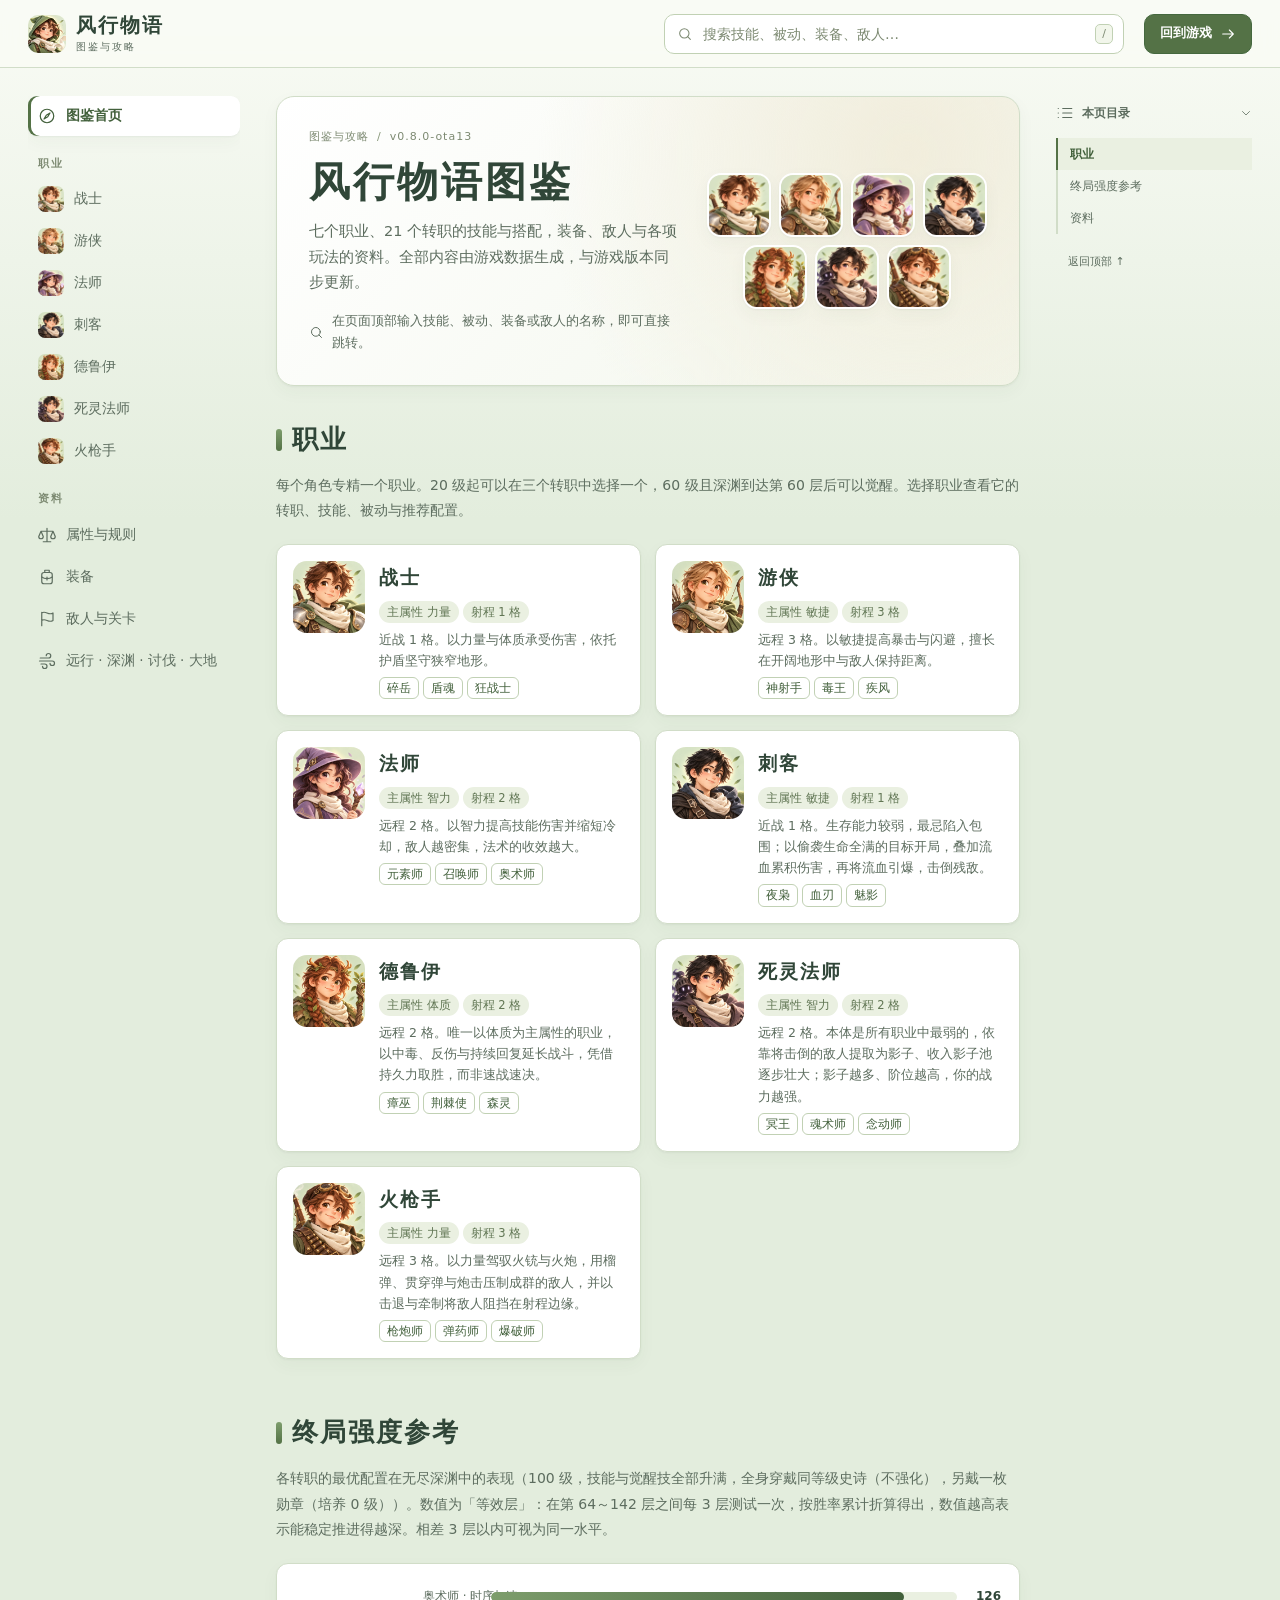
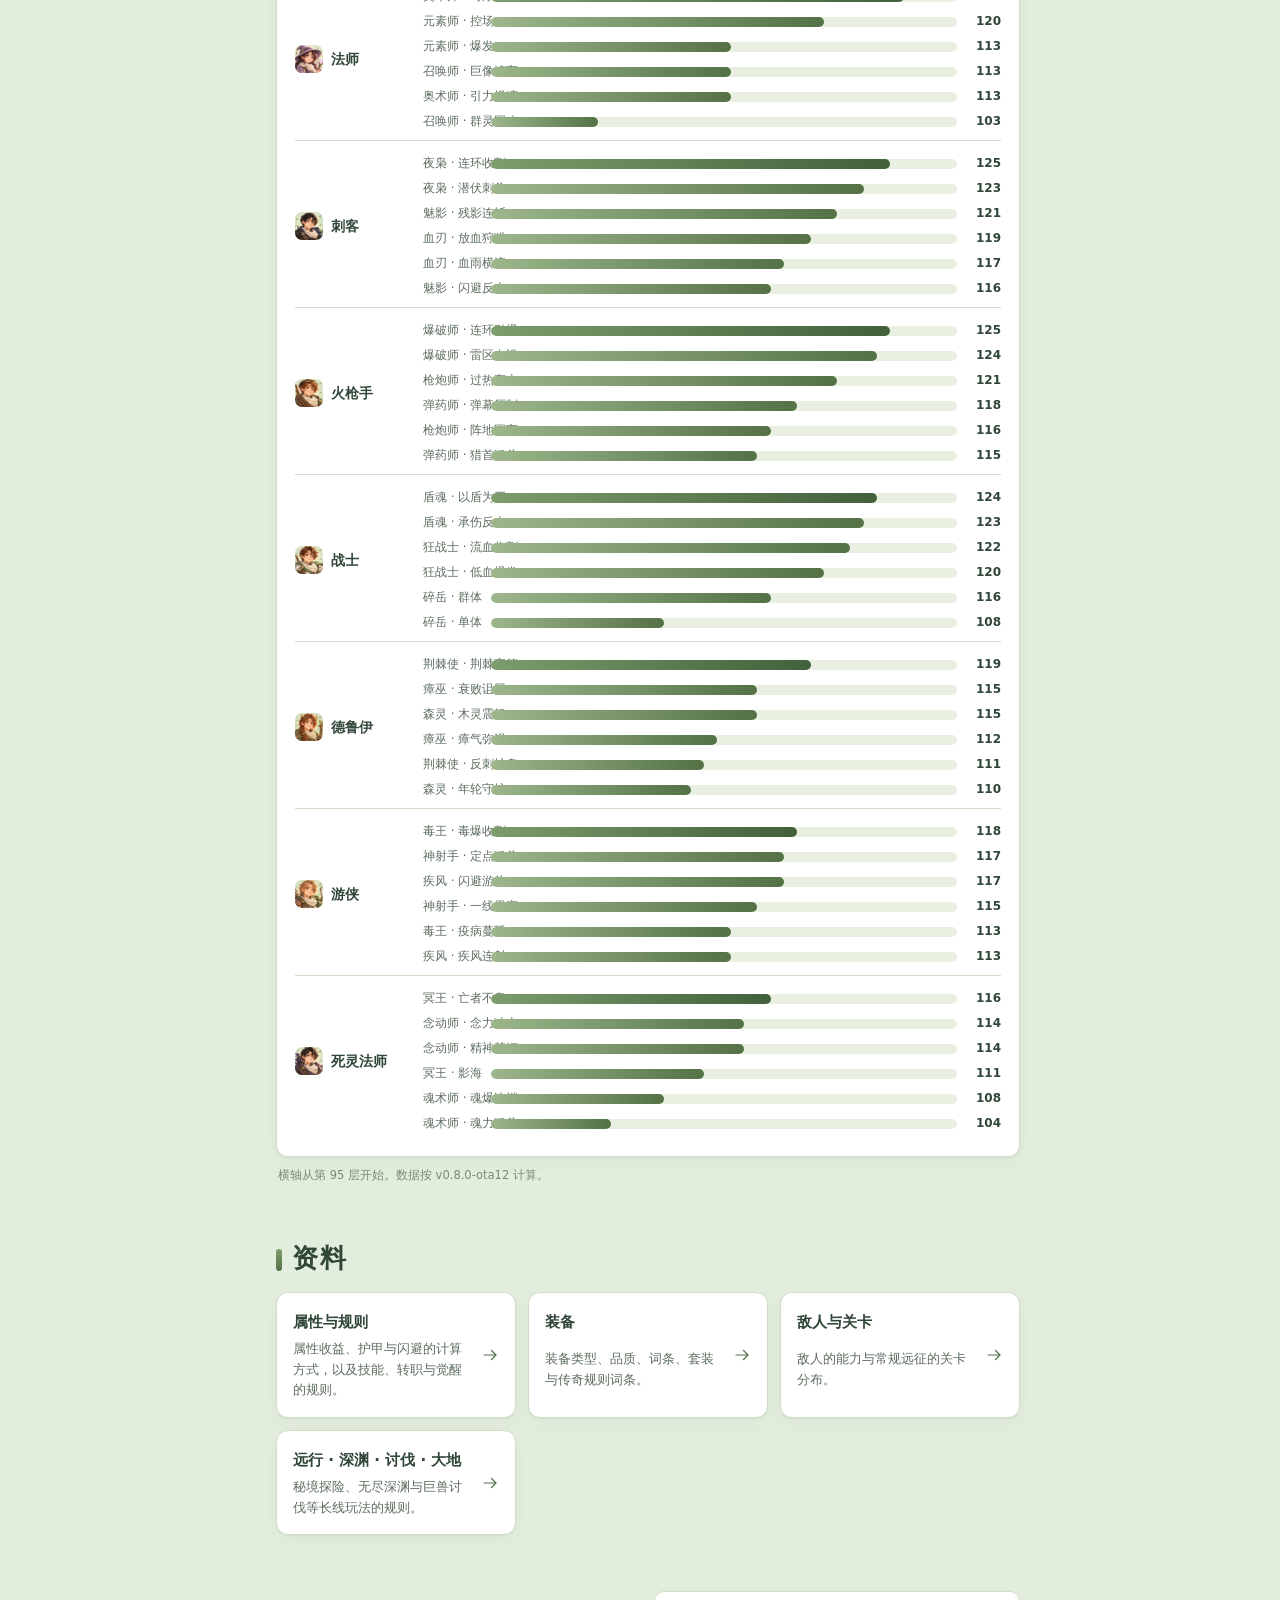
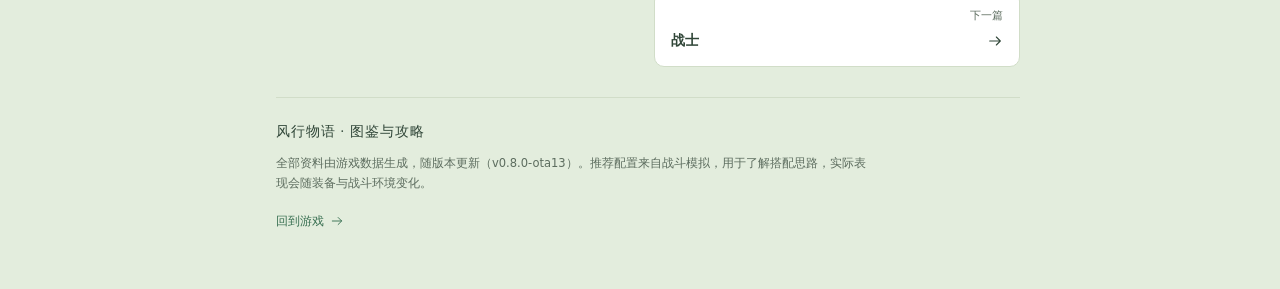
==== guide/index.html @ 18358b34 "web: 0.8.0-ota13 (a6dc601)" ====
<!doctype html>
<html lang="zh-CN">
<head>
<meta charset="utf-8" />
<meta name="viewport" content="width=device-width, initial-scale=1" />
<meta name="theme-color" content="#f9fbf5" />
<title>图鉴首页 · 风行物语图鉴</title>
<meta name="description" content="七个职业、二十一个转职的技能、搭配与终局强度，以及装备、敌人和各项玩法的资料。" />
<link rel="icon" type="image/png" href="../icons/windward-64.png" />
<style>
:root {
  --surface-page: #e3eddd;
  --surface-hollow: #eaf0e1;
  --surface-sunken: #deead5;
  --surface-soft: #f2f6eb;
  --surface-paper: #f9fbf5;
  --surface-raised: #ffffff;
  --surface-warm: #f1eddc;
  --surface-cool: #e6e9f4;
  --line-soft: #d1ddc8;
  --line-mid: #c1d1b4;
  --line-strong: #b3c39d;
  --ink: #304638;
  --ink-muted: #5d6d5f;
  --ink-soft: #7d8a72;
  --ink-invert: #ffffff;
  --accent-deep: #42603b;
  --accent-edge: #45683f;
  --focus-ring: #718d5e;
  --hero-mark: #3c7167;
  --accent: #547246;
  --accent-mid: #63824e;
  --accent-light: #7d9d6c;
  --accent-pale: #9db68b;
  --mint: #397052;
  --sage-deep: #617654;
  --sage-mid: #879779;
  --gold: #866225;
  --gold-deep: #8a662a;
  --gold-mid: #92713c;
  --gold-light: #ab915c;
  --gold-pale: #b3975a;
  --gold-tint: #eee4c9;
  --gold-bright: #8a5c15;
  --gold-sand: #d7c495;
  --surface-cream: #faf0e6;
  --danger: #a34f3b;
  --clay-soft: #a1634d;
  --info: #3b6983;
  --info-soft: #507a89;
  --abyss-tint: #e3e7f5;
  --abyss-pale: #c9cee3;
  --abyss-line: #b7bdd6;
  --abyss-mid: #7f8cbf;
  --abyss: #4d5a86;
  --abyss-deep: #3f4a75;
  --shade-tint: #ebe7f1;
  --shade: #5a4d70;
  --shade-deep: #3b3150;
  --rarity-common: #52634d;
  --rarity-rare: #356982;
  --rarity-epic: #79549a;
  --rarity-legendary: #a8681c;
  --rarity-trophy: #b23a2e;
  --card-ink: #ece3cb;
  --card-muted: #a9a792;
  --card-value: #f2dfa8;
  --card-plus: #9fd6a4;
  --card-minus: #f08f78;
  --card-sheet-glow: #2c3a31;
  --card-sheet-top: #212c25;
  --card-sheet: #1a221d;
  --card-legend-title: #f4b860;
  --card-trophy-title: #f08a72;
  --socket: #26342c;
  --socket-deep: #1a241e;
  --socket-light: #36493c;
  --icon-halo: #f1e7cc;
  --icon-ink-rose: #a65a44;
  --icon-ink-frost: #4d7f8c;
  --icon-ink-gold: #9a7838;
  --icon-ink-forest: #4e7f58;
  --icon-ink-arcane: #77689a;
  --icon-ink-leather: #9c7150;
  --icon-ink-poison: #7a8048;
  --icon-fill-white: #efe5ca;
  --icon-fill-cream: #e9dcbb;
  --icon-fill-bone: #e8dcc2;
  --board-night: #080b0b;
  --board-sky: #121917;
  --board-brass: #d2b06a;
  --board-route: #f6e6b8;
  --board-str: #e4b860;
  --board-dex: #93c780;
  --board-int: #b9a2e8;
  --board-vit: #ec8e72;
  --board-mid: #d9d2bd;
  --board-spec: #9fc6e6;
  --journey-title: #fbf1d6;
  --journey-label: #d9c79a;
  --journey-muted: #b9b8a6;
  --journey-gold: #f0d79a;
  --journey-plus: #9fd38c;
  --journey-bad: #f2a08e;
  --journey-danger-pale: #f6c9b8;
  --journey-sage-pale: #d9e6c8;
  --journey-ember: #e08a4c;
  --journey-brass-hi: #fbe3a0;
  --journey-brass-lo: #b4862f;
  --journey-on-brass: #2a1e08;
  --journey-rare: #d9a441;
  --journey-parchment-hi: #fffaea;
  --journey-parchment: #e4d6b0;
  --journey-paper-ink: #3a463e;
  --journey-boss-hi: #f6e2d6;
  --journey-boss-lo: #d8b9a6;
  --journey-danger: #a8473a;
  --journey-danger-ink: #8c3a2e;
  --journey-good: #2f5a3a;
  --journey-night-mid: #213328;
  --journey-night: #1a2920;
  --journey-glade-hi: #6b8460;
  --journey-glade: #556e4d;
  --journey-glade-deep: #2a3d2c;
}
/* 图鉴站样式。配色全部取游戏定稿色板（:root 由 render.mjs 注入），正文保持纸面阅读感，颜色用于导航、分类与状态。 */
* { box-sizing: border-box; }
:root {
  --header-height: 68px; --reading-offset: 96px;
  --sans: "Segoe UI", "PingFang SC", "Microsoft YaHei", system-ui, sans-serif;
  --serif: "Songti SC", "Noto Serif SC", "SimSun", serif;
  --radius: 12px; --shadow: 0 1px 2px #304a3a0d, 0 6px 18px #304a3a0a; --shadow-lift: 0 2px 4px #304a3a12, 0 14px 32px #304a3a14;
}
html { scroll-behavior: smooth; scroll-padding-top: var(--reading-offset); }
body { margin: 0; background: var(--surface-page); background-image: linear-gradient(180deg, var(--surface-paper) 0, var(--surface-page) 520px); background-repeat: no-repeat; color: var(--ink); font-family: var(--sans); font-size: 15px; line-height: 1.75; -webkit-font-smoothing: antialiased; }
a { color: var(--mint); text-underline-offset: 3px; }
button, summary, a, input { -webkit-tap-highlight-color: transparent; touch-action: manipulation; }
a, summary { transition: background .16s, color .16s, border-color .16s, box-shadow .16s, transform .16s; }
a:focus-visible, summary:focus-visible, input:focus-visible, .table-scroll:focus-visible { outline: 2px solid var(--focus-ring); outline-offset: 3px; }
[tabindex="-1"]:focus { outline: none; }
svg, img { flex-shrink: 0; }
img { display: block; max-width: 100%; }
summary { cursor: pointer; list-style: none; }
summary::-webkit-details-marker { display: none; }
[hidden] { display: none !important; }
.visually-hidden { position: absolute; width: 1px; height: 1px; overflow: hidden; clip: rect(0 0 0 0); white-space: nowrap; }
.skip-link { position: fixed; z-index: 40; left: 16px; top: -80px; padding: 10px 16px; border-radius: 8px; background: var(--accent); color: var(--ink-invert); }
.skip-link:focus { top: 10px; }

/* ---------- 顶栏与搜索 ---------- */
.site-header { position: sticky; top: 0; z-index: 30; height: var(--header-height); border-bottom: 1px solid var(--line-soft); background: color-mix(in srgb, var(--surface-paper) 92%, transparent); backdrop-filter: blur(10px); }
.header-inner { display: flex; align-items: center; gap: 20px; max-width: 1480px; height: 100%; margin: auto; padding: 0 28px; }
.brand { display: inline-flex; align-items: center; gap: 10px; color: var(--ink); text-decoration: none; }
.brand img { border-radius: 10px; }
.brand strong { display: block; font-family: var(--serif); font-size: 20px; font-weight: 600; line-height: 1.3; letter-spacing: 2px; }
.brand small { display: block; color: var(--ink-muted); font-size: 10px; letter-spacing: 2px; }
.site-search { position: relative; flex: 1; max-width: 460px; margin-left: auto; }
.search-box { display: flex; align-items: center; gap: 8px; height: 40px; padding: 0 10px 0 12px; border: 1px solid var(--line-mid); border-radius: 10px; background: var(--surface-raised); color: var(--ink-soft); }
.search-box:focus-within { border-color: var(--accent); box-shadow: 0 0 0 3px color-mix(in srgb, var(--accent) 16%, transparent); }
.search-box input { flex: 1; min-width: 0; height: 100%; border: 0; outline: 0; background: transparent; color: var(--ink); font: inherit; font-size: 14px; }
.search-box input::placeholder { color: var(--ink-soft); }
.search-box input::-webkit-search-cancel-button { display: none; }
kbd { padding: 0 6px; border: 1px solid var(--line-mid); border-radius: 5px; background: var(--surface-soft); color: var(--ink-soft); font: 11px/18px var(--sans); }
.search-results { position: absolute; top: calc(100% + 8px); left: 0; right: 0; max-height: min(70dvh, 480px); padding: 6px; overflow-y: auto; border: 1px solid var(--line-mid); border-radius: 12px; background: var(--surface-raised); box-shadow: var(--shadow-lift); }
.search-results a { display: grid; grid-template-columns: minmax(0, 1fr) auto; align-items: center; gap: 2px 10px; padding: 8px 10px; border-radius: 8px; color: var(--ink); text-decoration: none; }
.search-results a strong { font-size: 14px; }
.search-results a mark { background: var(--gold-tint); color: inherit; border-radius: 2px; }
.search-results a small { grid-column: 1; color: var(--ink-muted); font-size: 12px; }
.search-results a .kind { grid-column: 2; grid-row: 1 / 3; padding: 1px 7px; border-radius: 5px; background: var(--surface-hollow); color: var(--accent-deep); font-size: 11px; }
.search-results a[aria-selected="true"], .search-results a:hover { background: var(--surface-soft); }
.search-empty { margin: 0; padding: 14px 10px; color: var(--ink-muted); font-size: 13px; }
.play-link { display: inline-flex; align-items: center; gap: 8px; min-height: 40px; padding: 7px 15px; border: 1px solid var(--accent-edge); border-radius: 10px; background: var(--accent); color: var(--ink-invert); font-size: 13px; font-weight: 600; text-decoration: none; white-space: nowrap; }
.play-link:hover { background: var(--accent-deep); }

/* ---------- 版面 ---------- */
.docs-layout { display: grid; grid-template-columns: 212px minmax(0, 1fr) 196px; grid-template-areas: "navigation content outline"; align-items: start; gap: 36px; max-width: 1480px; margin: 0 auto; padding: 28px 28px 0; }
.docs-layout.no-toc { grid-template-columns: 212px minmax(0, 1fr); grid-template-areas: "navigation content"; }
.site-sidebar { grid-area: navigation; }
.toc-sidebar { grid-area: outline; }
.site-sidebar, .toc-sidebar { position: sticky; top: calc(var(--header-height) + 24px); min-width: 0; }
.site-nav > summary { display: none; }
.nav-panel { max-height: calc(100dvh - 120px); overflow-y: auto; overscroll-behavior: contain; scrollbar-width: thin; }
.sidebar-label { margin: 18px 10px 6px; color: var(--ink-soft); font-size: 11px; font-weight: 600; letter-spacing: 2px; }
.nav-group { display: grid; gap: 2px; }
.site-nav nav a { display: flex; align-items: center; gap: 10px; min-height: 40px; padding: 6px 10px; border-radius: 9px; color: var(--ink-muted); font-size: 13.5px; text-decoration: none; }
.site-nav nav a img { width: 26px; height: 26px; border-radius: 7px; background: var(--surface-soft); }
.site-nav nav a:hover { color: var(--ink); background: var(--surface-soft); }
.site-nav nav a[aria-current="page"] { color: var(--accent-deep); background: var(--surface-raised); box-shadow: inset 3px 0 var(--accent), var(--shadow); font-weight: 600; }

.page-toc > summary { display: flex; align-items: center; gap: 8px; min-height: 34px; margin-bottom: 8px; color: var(--ink-muted); font-size: 12px; font-weight: 600; }
.page-toc > summary > svg:last-child { width: 12px; margin-left: auto; transform: rotate(90deg); }
.page-toc:not([open]) > summary > svg:last-child { transform: rotate(0); }
.toc-current { display: none; }
.toc-panel { max-height: calc(100dvh - 170px); overflow-y: auto; overscroll-behavior: contain; scrollbar-width: thin; }
.page-toc ol { margin: 0; padding: 0; list-style: none; }
.page-toc nav a { display: flex; align-items: center; min-height: 32px; padding: 5px 9px 5px 12px; border-left: 2px solid var(--line-soft); color: var(--ink-muted); font-size: 12px; line-height: 1.5; text-decoration: none; }
.page-toc nav a > span { min-width: 0; overflow: hidden; white-space: nowrap; text-overflow: ellipsis; }
.page-toc .toc-level-3 a { padding-left: 24px; font-size: 11.5px; }
.page-toc nav a:hover { color: var(--ink); background: var(--surface-soft); }
.page-toc nav a[aria-current="location"] { color: var(--accent-deep); border-color: var(--accent); background: var(--surface-hollow); font-weight: 600; }
.toc-top { display: inline-flex; align-items: center; min-height: 40px; margin: 8px 0 0 12px; color: var(--ink-muted); font-size: 11px; text-decoration: none; }

/* ---------- 正文 ---------- */
.guide-main { grid-area: content; min-width: 0; padding-bottom: 48px; }
.guide-heading { padding: 6px 0 26px; margin-bottom: 30px; border-bottom: 1px solid var(--line-mid); }
.eyebrow { display: flex; align-items: center; gap: 8px; margin: 0 0 10px; color: var(--ink-soft); font-size: 11px; letter-spacing: 1px; }
.eyebrow span { color: var(--sage-mid); }
.guide-heading h1, .class-hero h1, .home-hero h1 { margin: 0; font-family: var(--serif); font-size: clamp(30px, 3.2vw, 42px); font-weight: 600; letter-spacing: 3px; line-height: 1.3; }
.page-description { max-width: 720px; margin: 10px 0 14px; color: var(--ink-muted); font-size: 14.5px; }
.page-meta { display: flex; align-items: center; flex-wrap: wrap; gap: 8px 12px; color: var(--ink-soft); font-size: 11px; }
.version-badge { padding: 1px 7px; border: 1px solid var(--line-soft); border-radius: 5px; background: var(--surface-raised); font-variant-numeric: tabular-nums; }
.guide-article { overflow-wrap: anywhere; }
.guide-article h2 { display: flex; align-items: center; gap: 10px; margin: 56px 0 14px; font-family: var(--serif); font-size: 26px; font-weight: 600; line-height: 1.4; letter-spacing: 2px; }
.guide-article h2::before { content: ""; width: 6px; height: 22px; border-radius: 3px; background: linear-gradient(var(--accent-light), var(--accent)); }
.guide-article > h2:first-child { margin-top: 0; }
.guide-article h3 { margin: 32px 0 12px; font-size: 18px; line-height: 1.5; }
.guide-article h4 { margin: 0; font-size: 16px; }
.lead { max-width: 820px; margin: 0 0 20px; color: var(--ink-muted); font-size: 14px; line-height: 1.85; }
.note { margin: 18px 0 24px; padding: 13px 16px; border: 1px solid var(--line-soft); border-left: 3px solid var(--accent-pale); border-radius: 0 10px 10px 0; background: var(--surface-soft); color: var(--ink-muted); font-size: 13px; line-height: 1.8; }
.note p { margin: 6px 0; }
.note p:first-child { margin-top: 0; }
.note p:last-child { margin-bottom: 0; }
.muted { color: var(--ink-muted); }
.tags { display: flex; flex-wrap: wrap; gap: 6px; margin: 0; }
.tag { display: inline-flex; align-items: center; padding: 1px 8px; border-radius: 999px; background: var(--surface-hollow); color: var(--sage-deep); font-family: var(--sans); font-size: 11.5px; font-weight: 500; line-height: 1.75; white-space: nowrap; }
.tag-danger { background: color-mix(in srgb, var(--danger) 12%, var(--surface-raised)); color: var(--danger); }
.tag-gold { background: var(--gold-tint); color: var(--gold-bright); }
.tag-link { text-decoration: none; background: var(--surface-raised); border: 1px solid var(--line-mid); color: var(--accent-deep); }
.tag-link:hover { border-color: var(--accent); }
code { padding: 2px 6px; border-radius: 5px; background: var(--surface-hollow); font-size: .92em; white-space: normal; }
.block-label { margin: 0 0 6px; color: var(--ink-soft); font-size: 11px; font-weight: 600; letter-spacing: 1px; }

/* ---------- 首页 ---------- */
.home-hero { display: grid; grid-template-columns: minmax(0, 1fr) auto; align-items: center; gap: 28px; margin-bottom: 36px; padding: 30px 32px; border: 1px solid var(--line-soft); border-radius: 18px; background: radial-gradient(circle at 85% 20%, var(--surface-warm), transparent 55%), linear-gradient(135deg, var(--surface-raised), var(--surface-soft)); box-shadow: var(--shadow); }
.home-hint { display: flex; align-items: center; gap: 8px; margin: 0; color: var(--ink-muted); font-size: 13px; }
.home-portraits { display: grid; grid-template-columns: repeat(4, 64px); gap: 8px; }
.home-portraits img { width: 64px; height: 64px; border-radius: 14px; border: 2px solid var(--surface-raised); box-shadow: var(--shadow); background: var(--surface-soft); }
.home-portraits img:nth-child(n+5) { transform: translateX(36px); }
.class-grid { display: grid; grid-template-columns: repeat(auto-fill, minmax(min(100%, 300px), 1fr)); gap: 14px; }
.class-card { display: flex; gap: 14px; padding: 16px; border: 1px solid var(--line-soft); border-radius: var(--radius); background: var(--surface-raised); color: var(--ink); text-decoration: none; box-shadow: var(--shadow); }
.class-card:hover { border-color: var(--accent-pale); box-shadow: var(--shadow-lift); transform: translateY(-2px); }
.class-card img { width: 72px; height: 72px; border-radius: 14px; background: var(--surface-soft); }
.class-card-body { display: flex; flex-direction: column; gap: 6px; min-width: 0; }
.class-card-body strong { font-family: var(--serif); font-size: 19px; letter-spacing: 2px; }
.class-card-body .tags { gap: 4px; }
.class-card-intro { color: var(--ink-muted); font-size: 12.5px; line-height: 1.7; }
.spec-names { display: flex; flex-wrap: wrap; gap: 4px; }
.spec-names span { padding: 0 7px; border: 1px solid var(--line-mid); border-radius: 6px; color: var(--accent-deep); font-size: 11.5px; }
.ref-grid { display: grid; grid-template-columns: repeat(auto-fill, minmax(min(100%, 230px), 1fr)); gap: 12px; }
.ref-card { display: grid; grid-template-columns: minmax(0, 1fr) auto; gap: 4px 10px; padding: 16px; border: 1px solid var(--line-soft); border-radius: var(--radius); background: var(--surface-raised); color: var(--ink); text-decoration: none; box-shadow: var(--shadow); }
.ref-card strong { font-size: 15px; }
.ref-card span { grid-column: 1; color: var(--ink-muted); font-size: 12.5px; line-height: 1.65; }
.ref-card svg { grid-column: 2; grid-row: 1 / 3; align-self: center; color: var(--accent); }
.ref-card:hover { border-color: var(--accent-pale); box-shadow: var(--shadow-lift); }

.strength-chart { display: grid; gap: 4px; padding: 14px 18px; border: 1px solid var(--line-soft); border-radius: var(--radius); background: var(--surface-raised); box-shadow: var(--shadow); }
.strength-group { display: grid; grid-template-columns: 116px minmax(0, 1fr); align-items: center; gap: 12px; padding: 8px 0; border-bottom: 1px solid var(--line-soft); }
.strength-group:last-child { border-bottom: 0; }
.strength-class { display: flex; align-items: center; gap: 8px; color: var(--ink); font-weight: 600; font-size: 13.5px; text-decoration: none; }
.strength-class img { width: 28px; height: 28px; border-radius: 7px; }
.strength-bars { display: grid; gap: 4px; margin: 0; padding: 0; list-style: none; }
.strength-bars li { display: grid; grid-template-columns: 58px minmax(0, 1fr) 34px; align-items: center; gap: 10px; font-size: 12px; }
.strength-label { color: var(--ink-muted); white-space: nowrap; }
.strength-track { height: 10px; border-radius: 5px; background: var(--surface-hollow); overflow: hidden; }
.strength-fill { display: block; height: 100%; border-radius: 5px; background: linear-gradient(90deg, var(--accent-pale), var(--accent)); }
.strength-bars li:first-child .strength-fill { background: linear-gradient(90deg, var(--accent-light), var(--accent-deep)); }
.strength-value { font-variant-numeric: tabular-nums; font-weight: 600; text-align: right; }
.axis-note { margin: 8px 2px 0; color: var(--ink-soft); font-size: 11.5px; }

/* ---------- 职业页 ---------- */
.class-hero { display: flex; align-items: center; gap: 26px; margin-bottom: 34px; padding: 26px 28px; border: 1px solid var(--line-soft); border-radius: 18px; background: radial-gradient(circle at 12% 30%, var(--surface-warm), transparent 50%), linear-gradient(135deg, var(--surface-raised), var(--surface-soft)); box-shadow: var(--shadow); }
.class-hero-portrait { width: 132px; height: 132px; border-radius: 22px; border: 3px solid var(--surface-raised); box-shadow: var(--shadow-lift); background: var(--surface-soft); }
.class-hero .page-description { margin-bottom: 12px; }
.fact-grid { display: grid; grid-template-columns: repeat(2, minmax(0, 1fr)); gap: 10px; margin: 0; }
.fact-grid > div { padding: 12px 16px; border: 1px solid var(--line-soft); border-radius: 10px; background: var(--surface-raised); }
.fact-grid .wide { grid-column: 1 / -1; }
.fact-grid dt, .spec-facts dt, .build-specs dt { margin-bottom: 3px; color: var(--ink-soft); font-size: 11.5px; font-weight: 600; letter-spacing: 1px; }
.fact-grid dd, .spec-facts dd, .build-specs dd { margin: 0; font-size: 13.5px; line-height: 1.75; }

.spec-grid { display: grid; grid-template-columns: repeat(3, minmax(0, 1fr)); gap: 14px; align-items: start; }
.spec-card { display: flex; flex-direction: column; gap: 10px; padding: 18px; border: 1px solid var(--line-soft); border-top: 3px solid var(--accent-light); border-radius: var(--radius); background: var(--surface-raised); box-shadow: var(--shadow); }
.guide-article .spec-card h3 { display: flex; flex-direction: column; margin: 0; font-family: var(--serif); font-size: 21px; letter-spacing: 2px; }
.spec-card h3 small { font-family: var(--sans); color: var(--gold); font-size: 11.5px; font-weight: 500; letter-spacing: 0; }
.spec-pitch { margin: 0; color: var(--ink-muted); font-size: 13px; }
.spec-strength { align-self: flex-start; padding: 2px 10px; border-radius: 999px; background: var(--surface-hollow); color: var(--accent-deep); font-size: 12px; text-decoration: none; }
.spec-strength strong { font-size: 14px; }
.spec-facts { display: grid; gap: 10px; margin: 0; }
.spec-facts dd { font-size: 13px; }
.chips { display: flex; flex-wrap: wrap; gap: 6px; }
.chip { display: inline-flex; align-items: baseline; gap: 5px; padding: 2px 9px; border: 1px solid var(--line-mid); border-radius: 7px; background: var(--surface-soft); color: var(--ink); font-size: 12.5px; font-weight: 600; text-decoration: none; }
.chip small { color: var(--ink-soft); font-size: 10.5px; font-weight: 500; }
.chip:hover { border-color: var(--accent); }
.spec-rewrites { border-top: 1px dashed var(--line-mid); padding-top: 8px; }
.spec-rewrites summary { display: flex; align-items: center; gap: 6px; color: var(--accent-deep); font-size: 12.5px; font-weight: 600; }
.spec-rewrites summary svg { transform: rotate(90deg); }
.spec-rewrites[open] summary svg { transform: rotate(-90deg); }
.spec-rewrites ul { margin: 8px 0 0; padding-left: 18px; color: var(--ink-muted); font-size: 12.5px; }
.spec-rewrites li { margin-bottom: 4px; }

.skill-grid { display: grid; grid-template-columns: repeat(auto-fill, minmax(min(100%, 340px), 1fr)); gap: 14px; align-items: start; }
.skill-card { display: flex; flex-direction: column; gap: 10px; padding: 16px 18px; border: 1px solid var(--line-soft); border-radius: var(--radius); background: var(--surface-raised); box-shadow: var(--shadow); scroll-margin-top: var(--reading-offset); }
.skill-card:target { border-color: var(--accent); box-shadow: 0 0 0 3px color-mix(in srgb, var(--accent) 18%, transparent), var(--shadow); }
.skill-card.is-ascend { border-color: var(--gold-sand); background: linear-gradient(180deg, var(--surface-cream), var(--surface-raised) 90px); }
.skill-card > header { display: flex; align-items: baseline; justify-content: space-between; flex-wrap: wrap; gap: 4px 10px; }
.skill-card h4 { font-family: var(--serif); font-size: 18px; letter-spacing: 1px; }
.skill-meta { color: var(--ink-soft); font-size: 12px; white-space: nowrap; }
.skill-desc { margin: 0; font-size: 13.5px; }
.skill-synergy { margin: 0; padding-left: 10px; border-left: 2px solid var(--line-mid); color: var(--ink-muted); font-size: 12.5px; }
.rewrites ul { margin: 0; padding-left: 16px; color: var(--ink-muted); font-size: 12.5px; }
.rewrites strong { color: var(--accent-deep); }
.skill-levels { padding-top: 10px; border-top: 1px dashed var(--line-mid); }
.level-control { display: flex; align-items: center; gap: 12px; }
.level-control label { display: flex; flex: 1; align-items: center; gap: 10px; color: var(--ink-soft); font-size: 11.5px; font-weight: 600; white-space: nowrap; }
.level-slider { flex: 1; min-width: 0; accent-color: var(--accent); }
.level-value { min-width: 42px; padding: 0 7px; border-radius: 6px; background: var(--surface-hollow); color: var(--accent-deep); font-size: 12px; font-weight: 700; text-align: center; font-variant-numeric: tabular-nums; }
.level-total { margin: 6px 0 4px; color: var(--accent-deep); font-size: 12.5px; font-weight: 600; }
.level-gains { display: grid; gap: 2px; margin: 0; padding: 0; list-style: none; font-size: 12.5px; color: var(--ink-muted); }
.level-gains li { display: grid; grid-template-columns: 40px minmax(0, 1fr); gap: 6px; }
.level-gains b { color: var(--ink-soft); font-weight: 600; font-variant-numeric: tabular-nums; }
.level-gains li.is-locked { opacity: .38; }

.passive-grid { display: grid; grid-template-columns: repeat(auto-fill, minmax(min(100%, 250px), 1fr)); gap: 12px; }
.passive-card { display: flex; flex-direction: column; gap: 6px; padding: 14px 16px; border: 1px solid var(--line-soft); border-radius: var(--radius); background: var(--surface-raised); box-shadow: var(--shadow); }
.passive-card:target { border-color: var(--accent); }
.passive-card h4 { font-family: var(--serif); font-size: 17px; letter-spacing: 1px; }
.passive-card p { margin: 0; font-size: 13px; }
.passive-card p.muted { font-size: 12.5px; }
.passive-card .tag { align-self: flex-start; }

.build-card { margin: 14px 0 18px; border: 1px solid var(--line-soft); border-radius: var(--radius); background: var(--surface-raised); box-shadow: var(--shadow); overflow: hidden; }
.build-card-heading { display: flex; align-items: center; justify-content: space-between; flex-wrap: wrap; gap: 8px; padding: 14px 18px; border-bottom: 1px solid var(--line-soft); background: linear-gradient(90deg, var(--surface-hollow), var(--surface-raised)); }
.guide-article .build-card h3 { margin: 0; font-family: var(--serif); font-size: 20px; letter-spacing: 2px; }
.build-score { display: flex; align-items: baseline; gap: 10px; color: var(--ink-muted); font-size: 12.5px; }
.build-score strong { color: var(--accent-deep); font-size: 24px; font-variant-numeric: tabular-nums; }
.build-score small { color: var(--ink-soft); font-size: 11.5px; }
.curve { margin: 0; padding: 12px 18px 4px; }
.curve svg { display: block; width: 100%; height: auto; }
.curve text { fill: var(--ink-soft); font: 10px var(--sans); }
.curve .grid { stroke: var(--line-soft); stroke-width: 1; }
.curve .half { stroke: var(--gold-light); stroke-width: 1; stroke-dasharray: 4 4; }
.curve .area { fill: color-mix(in srgb, var(--accent-pale) 35%, transparent); }
.curve .line { fill: none; stroke: var(--accent); stroke-width: 2; stroke-linejoin: round; }
.curve figcaption { color: var(--ink-soft); font-size: 11px; text-align: right; }
.build-specs { display: grid; grid-template-columns: repeat(2, minmax(0, 1fr)); gap: 12px 20px; margin: 0; padding: 12px 18px 18px; }
.build-specs .wide { grid-column: 1 / -1; }
.skill-chips { display: flex; flex-wrap: wrap; gap: 6px; margin: 0; padding: 0; list-style: none; }
.skill-chips li { display: inline-flex; align-items: baseline; gap: 6px; padding: 3px 9px; border: 1px solid var(--line-soft); border-radius: 7px; background: var(--surface-soft); }
.skill-chips li.is-ascend { border-color: var(--gold-sand); background: var(--surface-cream); }
.skill-chips strong { font-size: 12.5px; }
.skill-chips small { color: var(--ink-soft); font-size: 11px; }
.gear-list { display: grid; grid-template-columns: repeat(4, minmax(0, 1fr)); gap: 6px; margin: 0; padding: 0; list-style: none; }
.gear-list li { padding: 5px 9px; border-radius: 7px; background: var(--surface-soft); font-size: 13px; }
.gear-list small { display: block; color: var(--ink-soft); font-size: 10.5px; }
.stat-line { display: flex; flex-wrap: wrap; gap: 6px 18px; color: var(--ink-muted); }
.stat-line b { color: var(--ink); font-variant-numeric: tabular-nums; }
.method-note { margin-top: 10px; padding: 0 16px; border: 1px solid var(--line-soft); border-radius: 10px; background: var(--surface-soft); color: var(--ink-muted); font-size: 12.5px; }
.method-note summary { display: flex; align-items: center; gap: 6px; min-height: 44px; color: var(--ink); font-weight: 600; }
.method-note summary svg { margin-left: auto; transform: rotate(90deg); }
.method-note[open] summary svg { transform: rotate(-90deg); }

/* ---------- 资料页 ---------- */
.formula-grid { display: grid; grid-template-columns: repeat(3, minmax(0, 1fr)); gap: 12px; }
.formula { display: flex; flex-direction: column; gap: 8px; padding: 16px; border: 1px solid var(--line-soft); border-radius: var(--radius); background: var(--surface-raised); box-shadow: var(--shadow); }
.formula code { align-self: flex-start; font-size: 13px; }
.formula p { margin: 0; color: var(--ink-muted); font-size: 12.5px; }
.rule-list { display: grid; gap: 8px; margin: 0; padding: 0; list-style: none; }
.rule-list li { position: relative; padding: 10px 14px 10px 32px; border: 1px solid var(--line-soft); border-radius: 10px; background: var(--surface-raised); font-size: 13.5px; }
.rule-list li::before { content: ""; position: absolute; left: 14px; top: 19px; width: 7px; height: 7px; border-radius: 50%; background: var(--accent-light); }
.enemy-name { display: inline-flex; align-items: center; gap: 10px; }
.enemy-name strong { white-space: nowrap; }
.enemy-thumb { width: 40px; height: 40px; border-radius: 9px; object-fit: cover; background: var(--surface-hollow); }
.enemy-thumb.is-empty { display: inline-block; }

.table-scroll { max-width: 100%; margin: 14px 0 24px; overflow-x: auto; overscroll-behavior-x: contain; border: 1px solid var(--line-soft); border-radius: var(--radius); background: var(--surface-raised); box-shadow: var(--shadow); scrollbar-width: thin; }
.data-table { width: 100%; border-collapse: separate; border-spacing: 0; font-size: 13px; line-height: 1.65; }
.data-table th, .data-table td { padding: 11px 13px; border-bottom: 1px solid var(--line-soft); text-align: left; vertical-align: top; }
.data-table th { position: sticky; top: 0; background: var(--surface-soft); color: var(--ink-muted); font-size: 11.5px; font-weight: 600; white-space: nowrap; }
.data-table tbody tr:hover td { background: color-mix(in srgb, var(--surface-soft) 60%, transparent); }
.data-table tr:target td { background: var(--gold-tint); }
.data-table tr:last-child td { border-bottom: 0; }
.data-table .num { text-align: right; font-variant-numeric: tabular-nums; white-space: nowrap; }
.cell-content { min-width: 0; }
.table-hint { display: none; margin: 10px 0 -8px; color: var(--ink-muted); font-size: 11px; }

.page-pagination { display: grid; grid-template-columns: repeat(2, minmax(0, 1fr)); gap: 12px; margin-top: 56px; }
.page-pagination a { display: flex; flex-direction: column; gap: 3px; padding: 14px 16px; border: 1px solid var(--line-soft); border-radius: 10px; background: var(--surface-raised); color: var(--ink); text-decoration: none; }
.page-pagination a:hover { border-color: var(--accent-pale); box-shadow: var(--shadow); }
.page-pagination .next { text-align: right; }
.page-pagination small { color: var(--ink-muted); font-size: 11px; }
.page-pagination span { display: flex; align-items: center; justify-content: space-between; gap: 5px; font-size: 13.5px; font-weight: 600; }
.page-pagination .previous svg { order: -1; transform: rotate(180deg); }
.site-footer { margin-top: 30px; padding-top: 22px; border-top: 1px solid var(--line-soft); color: var(--ink-muted); font-size: 11.5px; }
.site-footer > span { font-family: var(--serif); color: var(--ink); font-size: 14px; letter-spacing: 1px; }
.site-footer p { max-width: 600px; margin: 8px 0; }
.site-footer a { display: inline-flex; align-items: center; gap: 6px; min-height: 40px; text-decoration: none; }

/* ---------- 窄屏 ---------- */
@media (max-width: 1240px) {
  .docs-layout { grid-template-columns: 196px minmax(0, 1fr); grid-template-areas: "navigation content"; }
  .toc-sidebar { display: none; }
  .spec-grid { grid-template-columns: minmax(0, 1fr); }
}
/* 手机与平板：导航和目录收成两个下拉按钮并列，展开后占满整行；正文不被侧栏挤压。 */
@media (max-width: 1000px) {
  :root { --header-height: 60px; --reading-offset: 124px; }
  .header-inner { gap: 12px; padding: 0 18px; }
  .brand small { display: none; }
  .site-search { max-width: none; }
  kbd { display: none; }
  .docs-layout, .docs-layout.no-toc { grid-template-columns: repeat(2, minmax(0, 1fr)); grid-template-areas: "navigation outline" "content content"; gap: 16px 10px; max-width: 900px; padding: 12px 18px 0; }
  .docs-layout.no-toc { grid-template-areas: "navigation navigation" "content content"; }
  .toc-sidebar { display: block; }
  .site-sidebar, .toc-sidebar { top: calc(var(--header-height) + 8px); z-index: 10; }
  .site-nav > summary, .page-toc > summary { display: flex; align-items: center; gap: 8px; min-height: 44px; margin: 0; padding: 9px 12px; border: 1px solid var(--line-mid); border-radius: 10px; background: var(--surface-raised); color: var(--ink); font-size: 12.5px; font-weight: 500; box-shadow: var(--shadow); }
  .site-nav > summary > svg:last-child, .page-toc > summary > svg:last-child { width: 12px; margin-left: auto; transform: rotate(90deg); }
  .site-nav[open] > summary > svg:last-child, .page-toc[open] > summary > svg:last-child { transform: rotate(-90deg); }
  .site-nav[open] > summary, .page-toc[open] > summary { border-color: var(--accent); }
  .nav-panel, .toc-panel { position: absolute; top: calc(100% + 8px); width: calc(200% + 10px); max-height: min(64dvh, 540px); padding: 10px; border: 1px solid var(--line-mid); border-radius: 12px; background: var(--surface-raised); overflow-y: auto; box-shadow: var(--shadow-lift); }
  .no-toc .nav-panel { width: 100%; }
  .nav-panel { left: 0; }
  .toc-panel { right: 0; }
  .nav-group { grid-template-columns: repeat(2, minmax(0, 1fr)); }
  .sidebar-label { margin: 10px 10px 4px; }
  .toc-current { display: block; flex: 1; min-width: 0; overflow: hidden; text-overflow: ellipsis; white-space: nowrap; color: var(--ink-muted); font-size: 10.5px; }
  .home-hero { grid-template-columns: minmax(0, 1fr); padding: 22px; }
  .home-portraits { grid-template-columns: repeat(7, minmax(0, 1fr)); }
  .home-portraits img { width: 100%; height: auto; aspect-ratio: 1; }
  .home-portraits img:nth-child(n+5) { transform: none; }
  .formula-grid { grid-template-columns: minmax(0, 1fr); }
}
@media (max-width: 640px) {
  body { font-size: 14px; }
  .header-inner { padding: 0 12px; gap: 8px; }
  .brand span { display: none; }
  .brand img { width: 34px; height: 34px; }
  .play-link { padding: 7px 10px; font-size: 12px; }
  .play-link svg { display: none; }
  .docs-layout, .docs-layout.no-toc { padding: 10px 14px 0; gap: 14px 8px; }
  .toc-current { display: none; }
  .guide-article h2 { margin-top: 42px; font-size: 22px; }
  .class-hero { flex-direction: column; align-items: flex-start; gap: 14px; padding: 18px; }
  .class-hero-portrait { width: 96px; height: 96px; border-radius: 18px; }
  .fact-grid, .build-specs { grid-template-columns: minmax(0, 1fr); }
  .gear-list { grid-template-columns: repeat(2, minmax(0, 1fr)); }
  .strength-group { grid-template-columns: minmax(0, 1fr); gap: 6px; }
  .skill-card { padding: 14px; }
  .table-hint { display: block; }
  .table-scroll:has(.table-cards) { border: 0; background: transparent; box-shadow: none; overflow: visible; }
  .table-cards { display: block; width: 100%; }
  .table-cards thead { position: absolute; width: 1px; height: 1px; overflow: hidden; clip: rect(0, 0, 0, 0); white-space: nowrap; }
  .table-cards tbody { display: grid; gap: 10px; }
  .table-cards tr { display: block; padding: 10px 14px; border: 1px solid var(--line-soft); border-radius: 10px; background: var(--surface-raised); }
  .table-cards td { display: grid; grid-template-columns: 72px minmax(0, 1fr); gap: 10px; padding: 6px 0; border: 0; font-size: 13px; white-space: normal; text-align: left; }
  .table-cards td.num { white-space: normal; text-align: left; }
  .table-cards td::before { content: attr(data-label); color: var(--ink-muted); font-size: 12px; }
  .table-cards td:first-child { display: block; margin-bottom: 4px; padding: 4px 0 10px; border-bottom: 1px solid var(--line-soft); font-size: 15px; }
  .table-cards td:first-child::before { display: none; }
  .table-compare th, .table-compare td { padding: 9px 10px; font-size: 12px; }
  .page-pagination { gap: 8px; margin-top: 40px; }
}

@media (prefers-reduced-motion: reduce) {
  html { scroll-behavior: auto; }
  a, summary { transition: none; }
  .class-card:hover { transform: none; }
}
@media print {
  .site-header, .site-sidebar, .toc-sidebar, .page-pagination, .skip-link, .level-control { display: none; }
  .docs-layout { display: block; max-width: none; padding: 0; }
  .table-scroll { overflow: visible; box-shadow: none; }
  .guide-article h2, .guide-article h3 { break-after: avoid; }
  .skill-card, .spec-card, .build-card, .table-cards tr { break-inside: avoid; box-shadow: none; }
}

</style>
</head>
<body class="page-home">
<a class="skip-link" href="#guide-content">跳到正文</a>
<header class="site-header"><div class="header-inner">
  <a class="brand" href="index.html"><img src="../icons/windward-64.png" alt="" width="38" height="38" /><span><strong>风行物语</strong><small>图鉴与攻略</small></span></a>
  <div class="site-search" role="search">
    <label class="search-box"><svg width="16" height="16" viewBox="0 0 24 24" fill="none" stroke="currentColor" stroke-width="1.6" stroke-linecap="round" stroke-linejoin="round" aria-hidden="true"><circle cx="11" cy="11" r="7"/><path d="m20 20-4-4"/></svg><span class="visually-hidden">搜索图鉴</span><input id="guide-search" type="search" placeholder="搜索技能、被动、装备、敌人…" autocomplete="off" spellcheck="false" aria-controls="guide-search-results" aria-expanded="false" /><kbd>/</kbd></label>
    <div class="search-results" id="guide-search-results" role="listbox" aria-label="搜索结果" hidden></div>
  </div>
  <a class="play-link" href="../">回到游戏<svg width="16" height="16" viewBox="0 0 24 24" fill="none" stroke="currentColor" stroke-width="1.6" stroke-linecap="round" stroke-linejoin="round" aria-hidden="true"><path d="M4 12h16m-6-6 6 6-6 6"/></svg></a>
</div></header>
<div class="docs-layout">
  <aside class="site-sidebar"><details class="site-nav" open>
    <summary><svg width="18" height="18" viewBox="0 0 24 24" fill="none" stroke="currentColor" stroke-width="1.6" stroke-linecap="round" stroke-linejoin="round" aria-hidden="true"><circle cx="12" cy="12" r="9"/><path d="m16 8-3 5-5 3 3-5Z"/></svg><span>图鉴导航</span><svg width="14" height="14" viewBox="0 0 24 24" fill="none" stroke="currentColor" stroke-width="1.6" stroke-linecap="round" stroke-linejoin="round" aria-hidden="true"><path d="m9 5 7 7-7 7"/></svg></summary>
    <div class="nav-panel"><nav aria-label="攻略分类"><div class="nav-group"><a href="index.html" aria-current="page"><svg width="18" height="18" viewBox="0 0 24 24" fill="none" stroke="currentColor" stroke-width="1.6" stroke-linecap="round" stroke-linejoin="round" aria-hidden="true"><circle cx="12" cy="12" r="9"/><path d="m16 8-3 5-5 3 3-5Z"/></svg><span>图鉴首页</span></a></div><p class="sidebar-label">职业</p><div class="nav-group"><a href="class-warrior.html"><img src="../portraits/warrior.png" alt="" width="26" height="26" loading="lazy" /><span>战士</span></a><a href="class-ranger.html"><img src="../portraits/ranger.png" alt="" width="26" height="26" loading="lazy" /><span>游侠</span></a><a href="class-mage.html"><img src="../portraits/mage.png" alt="" width="26" height="26" loading="lazy" /><span>法师</span></a><a href="class-assassin.html"><img src="../portraits/assassin.png" alt="" width="26" height="26" loading="lazy" /><span>刺客</span></a><a href="class-druid.html"><img src="../portraits/druid.png" alt="" width="26" height="26" loading="lazy" /><span>德鲁伊</span></a><a href="class-necromancer.html"><img src="../portraits/necromancer.png" alt="" width="26" height="26" loading="lazy" /><span>死灵法师</span></a><a href="class-gunner.html"><img src="../portraits/gunner.png" alt="" width="26" height="26" loading="lazy" /><span>火枪手</span></a></div><p class="sidebar-label">资料</p><div class="nav-group"><a href="rules.html"><svg width="18" height="18" viewBox="0 0 24 24" fill="none" stroke="currentColor" stroke-width="1.6" stroke-linecap="round" stroke-linejoin="round" aria-hidden="true"><path d="M12 3v18M7 21h10M4 7h16M4 7l-3 7a3 3 0 0 0 6 0Zm16 0-3 7a3 3 0 0 0 6 0Z"/></svg><span>属性与规则</span></a><a href="gear.html"><svg width="18" height="18" viewBox="0 0 24 24" fill="none" stroke="currentColor" stroke-width="1.6" stroke-linecap="round" stroke-linejoin="round" aria-hidden="true"><rect x="5" y="6" width="14" height="15" rx="3"/><path d="M9 6V3h6v3M5 12c4 3 10 3 14 0M12 12v4"/></svg><span>装备</span></a><a href="enemies.html"><svg width="18" height="18" viewBox="0 0 24 24" fill="none" stroke="currentColor" stroke-width="1.6" stroke-linecap="round" stroke-linejoin="round" aria-hidden="true"><path d="M5 21V3m0 1c5-4 9 4 15 0v10c-6 4-10-4-15 0"/></svg><span>敌人与关卡</span></a><a href="endgame.html"><svg width="18" height="18" viewBox="0 0 24 24" fill="none" stroke="currentColor" stroke-width="1.6" stroke-linecap="round" stroke-linejoin="round" aria-hidden="true"><path d="M3 8h11a3 3 0 1 0-3-3M2 12h17a3 3 0 1 1-3 3M4 16h5a3 3 0 1 1-3 3"/></svg><span>远行 · 深渊 · 讨伐 · 大地</span></a></div></nav></div>
  </details></aside>
  <aside class="toc-sidebar"><details class="page-toc" open>
    <summary><svg width="18" height="18" viewBox="0 0 24 24" fill="none" stroke="currentColor" stroke-width="1.6" stroke-linecap="round" stroke-linejoin="round" aria-hidden="true"><path d="M9 6h12M9 12h12M9 18h12M3 6h.1M3 12h.1M3 18h.1"/></svg><span>本页目录</span><span class="toc-current" aria-hidden="true"></span><svg width="14" height="14" viewBox="0 0 24 24" fill="none" stroke="currentColor" stroke-width="1.6" stroke-linecap="round" stroke-linejoin="round" aria-hidden="true"><path d="m9 5 7 7-7 7"/></svg></summary>
    <div class="toc-panel"><nav aria-label="本页目录"><ol><li class="toc-level-2"><a href="#section-职业" data-toc-id="section-职业" title="职业"><span>职业</span></a></li><li class="toc-level-2"><a href="#strength" data-toc-id="strength" title="终局强度参考"><span>终局强度参考</span></a></li><li class="toc-level-2"><a href="#section-资料" data-toc-id="section-资料" title="资料"><span>资料</span></a></li></ol></nav><a class="toc-top" href="#guide-content">返回顶部 ↑</a></div>
  </details></aside>
  <main class="guide-main" id="guide-content" tabindex="-1">
    <header class="home-hero">
<div class="home-hero-text">
<p class="eyebrow">图鉴与攻略 <span>/</span> v0.8.0-ota13</p>
<h1>风行物语图鉴</h1>
<p class="page-description">七个职业、21 个转职的技能与搭配，装备、敌人与各项玩法的资料。全部内容由游戏数据生成，与游戏版本同步更新。</p>
<p class="home-hint"><svg width="15" height="15" viewBox="0 0 24 24" fill="none" stroke="currentColor" stroke-width="1.6" stroke-linecap="round" stroke-linejoin="round" aria-hidden="true"><circle cx="11" cy="11" r="7"/><path d="m20 20-4-4"/></svg>在页面顶部输入技能、被动、装备或敌人的名称，即可直接跳转。</p>
</div>
<div class="home-portraits" aria-hidden="true"><img src="../portraits/warrior.png" alt="" width="72" height="72" loading="lazy" /><img src="../portraits/ranger.png" alt="" width="72" height="72" loading="lazy" /><img src="../portraits/mage.png" alt="" width="72" height="72" loading="lazy" /><img src="../portraits/assassin.png" alt="" width="72" height="72" loading="lazy" /><img src="../portraits/druid.png" alt="" width="72" height="72" loading="lazy" /><img src="../portraits/necromancer.png" alt="" width="72" height="72" loading="lazy" /><img src="../portraits/gunner.png" alt="" width="72" height="72" loading="lazy" /></div>
</header>
    <article class="guide-article"><h2 id="section-职业" tabindex="-1">职业</h2>
<p class="lead">每个角色专精一个职业。20 级起可以在三个转职中选择一个，60 级且深渊到达第 60 层后可以觉醒。选择职业查看它的转职、技能、被动与推荐配置。</p>
<div class="class-grid"><a class="class-card" href="class-warrior.html">
<img src="../portraits/warrior.png" alt="" width="84" height="84" loading="lazy" />
<span class="class-card-body">
<strong>战士</strong>
<span class="tags"><span class="tag">主属性 力量</span><span class="tag">射程 1 格</span></span>
<span class="class-card-intro">近战 1 格。以力量与体质承受伤害，依托护盾坚守狭窄地形。</span>
<span class="spec-names"><span>碎岳</span><span>盾魂</span><span>狂战士</span></span>
</span>
</a>
<a class="class-card" href="class-ranger.html">
<img src="../portraits/ranger.png" alt="" width="84" height="84" loading="lazy" />
<span class="class-card-body">
<strong>游侠</strong>
<span class="tags"><span class="tag">主属性 敏捷</span><span class="tag">射程 3 格</span></span>
<span class="class-card-intro">远程 3 格。以敏捷提高暴击与闪避，擅长在开阔地形中与敌人保持距离。</span>
<span class="spec-names"><span>神射手</span><span>毒王</span><span>疾风</span></span>
</span>
</a>
<a class="class-card" href="class-mage.html">
<img src="../portraits/mage.png" alt="" width="84" height="84" loading="lazy" />
<span class="class-card-body">
<strong>法师</strong>
<span class="tags"><span class="tag">主属性 智力</span><span class="tag">射程 2 格</span></span>
<span class="class-card-intro">远程 2 格。以智力提高技能伤害并缩短冷却，敌人越密集，法术的收效越大。</span>
<span class="spec-names"><span>元素师</span><span>召唤师</span><span>奥术师</span></span>
</span>
</a>
<a class="class-card" href="class-assassin.html">
<img src="../portraits/assassin.png" alt="" width="84" height="84" loading="lazy" />
<span class="class-card-body">
<strong>刺客</strong>
<span class="tags"><span class="tag">主属性 敏捷</span><span class="tag">射程 1 格</span></span>
<span class="class-card-intro">近战 1 格。生存能力较弱，最忌陷入包围；以偷袭生命全满的目标开局，叠加流血累积伤害，再将流血引爆，击倒残敌。</span>
<span class="spec-names"><span>夜枭</span><span>血刃</span><span>魅影</span></span>
</span>
</a>
<a class="class-card" href="class-druid.html">
<img src="../portraits/druid.png" alt="" width="84" height="84" loading="lazy" />
<span class="class-card-body">
<strong>德鲁伊</strong>
<span class="tags"><span class="tag">主属性 体质</span><span class="tag">射程 2 格</span></span>
<span class="class-card-intro">远程 2 格。唯一以体质为主属性的职业，以中毒、反伤与持续回复延长战斗，凭借持久力取胜，而非速战速决。</span>
<span class="spec-names"><span>瘴巫</span><span>荆棘使</span><span>森灵</span></span>
</span>
</a>
<a class="class-card" href="class-necromancer.html">
<img src="../portraits/necromancer.png" alt="" width="84" height="84" loading="lazy" />
<span class="class-card-body">
<strong>死灵法师</strong>
<span class="tags"><span class="tag">主属性 智力</span><span class="tag">射程 2 格</span></span>
<span class="class-card-intro">远程 2 格。本体是所有职业中最弱的，依靠将击倒的敌人提取为影子、收入影子池逐步壮大；影子越多、阶位越高，你的战力越强。</span>
<span class="spec-names"><span>冥王</span><span>魂术师</span><span>念动师</span></span>
</span>
</a>
<a class="class-card" href="class-gunner.html">
<img src="../portraits/gunner.png" alt="" width="84" height="84" loading="lazy" />
<span class="class-card-body">
<strong>火枪手</strong>
<span class="tags"><span class="tag">主属性 力量</span><span class="tag">射程 3 格</span></span>
<span class="class-card-intro">远程 3 格。以力量驾驭火铳与火炮，用榴弹、贯穿弹与炮击压制成群的敌人，并以击退与牵制将敌人阻挡在射程边缘。</span>
<span class="spec-names"><span>枪炮师</span><span>弹药师</span><span>爆破师</span></span>
</span>
</a></div>
<h2 id="strength" tabindex="-1">终局强度参考</h2>
<p class="lead">各转职的最优配置在无尽深渊中的表现（100 级，技能与觉醒技全部升满，全身穿戴同等级史诗（不强化），另戴一枚勋章（培养 0 级））。数值为「等效层」：在第 64～142 层之间每 3 层测试一次，按胜率累计折算得出，数值越高表示能稳定推进得越深。相差 3 层以内可视为同一水平。</p>
<div class="strength-chart" role="img" aria-label="各转职终局强度对比"><div class="strength-group">
<a class="strength-class" href="class-mage.html#builds"><img src="../portraits/mage.png" alt="" width="28" height="28" loading="lazy" /><span>法师</span></a>
<ul class="strength-bars"><li><span class="strength-label">奥术师 · 时序加速</span><span class="strength-track"><span class="strength-fill" style="width:88.6%"></span></span><span class="strength-value">126</span></li><li><span class="strength-label">元素师 · 控场</span><span class="strength-track"><span class="strength-fill" style="width:71.4%"></span></span><span class="strength-value">120</span></li><li><span class="strength-label">元素师 · 爆发</span><span class="strength-track"><span class="strength-fill" style="width:51.4%"></span></span><span class="strength-value">113</span></li><li><span class="strength-label">召唤师 · 巨像镇守</span><span class="strength-track"><span class="strength-fill" style="width:51.4%"></span></span><span class="strength-value">113</span></li><li><span class="strength-label">奥术师 · 引力坍缩</span><span class="strength-track"><span class="strength-fill" style="width:51.4%"></span></span><span class="strength-value">113</span></li><li><span class="strength-label">召唤师 · 群灵围攻</span><span class="strength-track"><span class="strength-fill" style="width:22.9%"></span></span><span class="strength-value">103</span></li></ul>
</div>
<div class="strength-group">
<a class="strength-class" href="class-assassin.html#builds"><img src="../portraits/assassin.png" alt="" width="28" height="28" loading="lazy" /><span>刺客</span></a>
<ul class="strength-bars"><li><span class="strength-label">夜枭 · 连环收割</span><span class="strength-track"><span class="strength-fill" style="width:85.7%"></span></span><span class="strength-value">125</span></li><li><span class="strength-label">夜枭 · 潜伏刺杀</span><span class="strength-track"><span class="strength-fill" style="width:80.0%"></span></span><span class="strength-value">123</span></li><li><span class="strength-label">魅影 · 残影连斩</span><span class="strength-track"><span class="strength-fill" style="width:74.3%"></span></span><span class="strength-value">121</span></li><li><span class="strength-label">血刃 · 放血狩猎</span><span class="strength-track"><span class="strength-fill" style="width:68.6%"></span></span><span class="strength-value">119</span></li><li><span class="strength-label">血刃 · 血雨横流</span><span class="strength-track"><span class="strength-fill" style="width:62.9%"></span></span><span class="strength-value">117</span></li><li><span class="strength-label">魅影 · 闪避反击</span><span class="strength-track"><span class="strength-fill" style="width:60.0%"></span></span><span class="strength-value">116</span></li></ul>
</div>
<div class="strength-group">
<a class="strength-class" href="class-gunner.html#builds"><img src="../portraits/gunner.png" alt="" width="28" height="28" loading="lazy" /><span>火枪手</span></a>
<ul class="strength-bars"><li><span class="strength-label">爆破师 · 连环引爆</span><span class="strength-track"><span class="strength-fill" style="width:85.7%"></span></span><span class="strength-value">125</span></li><li><span class="strength-label">爆破师 · 雷区布设</span><span class="strength-track"><span class="strength-fill" style="width:82.9%"></span></span><span class="strength-value">124</span></li><li><span class="strength-label">枪炮师 · 过热轰击</span><span class="strength-track"><span class="strength-fill" style="width:74.3%"></span></span><span class="strength-value">121</span></li><li><span class="strength-label">弹药师 · 弹幕压制</span><span class="strength-track"><span class="strength-fill" style="width:65.7%"></span></span><span class="strength-value">118</span></li><li><span class="strength-label">枪炮师 · 阵地固守</span><span class="strength-track"><span class="strength-fill" style="width:60.0%"></span></span><span class="strength-value">116</span></li><li><span class="strength-label">弹药师 · 猎首狙杀</span><span class="strength-track"><span class="strength-fill" style="width:57.1%"></span></span><span class="strength-value">115</span></li></ul>
</div>
<div class="strength-group">
<a class="strength-class" href="class-warrior.html#builds"><img src="../portraits/warrior.png" alt="" width="28" height="28" loading="lazy" /><span>战士</span></a>
<ul class="strength-bars"><li><span class="strength-label">盾魂 · 以盾为刃</span><span class="strength-track"><span class="strength-fill" style="width:82.9%"></span></span><span class="strength-value">124</span></li><li><span class="strength-label">盾魂 · 承伤反击</span><span class="strength-track"><span class="strength-fill" style="width:80.0%"></span></span><span class="strength-value">123</span></li><li><span class="strength-label">狂战士 · 流血收割</span><span class="strength-track"><span class="strength-fill" style="width:77.1%"></span></span><span class="strength-value">122</span></li><li><span class="strength-label">狂战士 · 低血爆发</span><span class="strength-track"><span class="strength-fill" style="width:71.4%"></span></span><span class="strength-value">120</span></li><li><span class="strength-label">碎岳 · 群体</span><span class="strength-track"><span class="strength-fill" style="width:60.0%"></span></span><span class="strength-value">116</span></li><li><span class="strength-label">碎岳 · 单体</span><span class="strength-track"><span class="strength-fill" style="width:37.1%"></span></span><span class="strength-value">108</span></li></ul>
</div>
<div class="strength-group">
<a class="strength-class" href="class-druid.html#builds"><img src="../portraits/druid.png" alt="" width="28" height="28" loading="lazy" /><span>德鲁伊</span></a>
<ul class="strength-bars"><li><span class="strength-label">荆棘使 · 荆棘牢笼</span><span class="strength-track"><span class="strength-fill" style="width:68.6%"></span></span><span class="strength-value">119</span></li><li><span class="strength-label">瘴巫 · 衰败诅咒</span><span class="strength-track"><span class="strength-fill" style="width:57.1%"></span></span><span class="strength-value">115</span></li><li><span class="strength-label">森灵 · 木灵震怒</span><span class="strength-track"><span class="strength-fill" style="width:57.1%"></span></span><span class="strength-value">115</span></li><li><span class="strength-label">瘴巫 · 瘴气弥漫</span><span class="strength-track"><span class="strength-fill" style="width:48.6%"></span></span><span class="strength-value">112</span></li><li><span class="strength-label">荆棘使 · 反刺护身</span><span class="strength-track"><span class="strength-fill" style="width:45.7%"></span></span><span class="strength-value">111</span></li><li><span class="strength-label">森灵 · 年轮守护</span><span class="strength-track"><span class="strength-fill" style="width:42.9%"></span></span><span class="strength-value">110</span></li></ul>
</div>
<div class="strength-group">
<a class="strength-class" href="class-ranger.html#builds"><img src="../portraits/ranger.png" alt="" width="28" height="28" loading="lazy" /><span>游侠</span></a>
<ul class="strength-bars"><li><span class="strength-label">毒王 · 毒爆收割</span><span class="strength-track"><span class="strength-fill" style="width:65.7%"></span></span><span class="strength-value">118</span></li><li><span class="strength-label">神射手 · 定点狙杀</span><span class="strength-track"><span class="strength-fill" style="width:62.9%"></span></span><span class="strength-value">117</span></li><li><span class="strength-label">疾风 · 闪避游斗</span><span class="strength-track"><span class="strength-fill" style="width:62.9%"></span></span><span class="strength-value">117</span></li><li><span class="strength-label">神射手 · 一线贯穿</span><span class="strength-track"><span class="strength-fill" style="width:57.1%"></span></span><span class="strength-value">115</span></li><li><span class="strength-label">毒王 · 疫病蔓延</span><span class="strength-track"><span class="strength-fill" style="width:51.4%"></span></span><span class="strength-value">113</span></li><li><span class="strength-label">疾风 · 疾风连射</span><span class="strength-track"><span class="strength-fill" style="width:51.4%"></span></span><span class="strength-value">113</span></li></ul>
</div>
<div class="strength-group">
<a class="strength-class" href="class-necromancer.html#builds"><img src="../portraits/necromancer.png" alt="" width="28" height="28" loading="lazy" /><span>死灵法师</span></a>
<ul class="strength-bars"><li><span class="strength-label">冥王 · 亡者不息</span><span class="strength-track"><span class="strength-fill" style="width:60.0%"></span></span><span class="strength-value">116</span></li><li><span class="strength-label">念动师 · 念力冲击</span><span class="strength-track"><span class="strength-fill" style="width:54.3%"></span></span><span class="strength-value">114</span></li><li><span class="strength-label">念动师 · 精神禁锢</span><span class="strength-track"><span class="strength-fill" style="width:54.3%"></span></span><span class="strength-value">114</span></li><li><span class="strength-label">冥王 · 影海</span><span class="strength-track"><span class="strength-fill" style="width:45.7%"></span></span><span class="strength-value">111</span></li><li><span class="strength-label">魂术师 · 魂爆连锁</span><span class="strength-track"><span class="strength-fill" style="width:37.1%"></span></span><span class="strength-value">108</span></li><li><span class="strength-label">魂术师 · 魂力狙杀</span><span class="strength-track"><span class="strength-fill" style="width:25.7%"></span></span><span class="strength-value">104</span></li></ul>
</div></div>
<p class="axis-note">横轴从第 95 层开始。数据按 v0.8.0-ota12 计算。</p>
<h2 id="section-资料" tabindex="-1">资料</h2>
<div class="ref-grid"><a class="ref-card" href="rules.html"><strong>属性与规则</strong><span>属性收益、护甲与闪避的计算方式，以及技能、转职与觉醒的规则。</span><svg width="18" height="18" viewBox="0 0 24 24" fill="none" stroke="currentColor" stroke-width="1.6" stroke-linecap="round" stroke-linejoin="round" aria-hidden="true"><path d="M4 12h16m-6-6 6 6-6 6"/></svg></a><a class="ref-card" href="gear.html"><strong>装备</strong><span>装备类型、品质、词条、套装与传奇规则词条。</span><svg width="18" height="18" viewBox="0 0 24 24" fill="none" stroke="currentColor" stroke-width="1.6" stroke-linecap="round" stroke-linejoin="round" aria-hidden="true"><path d="M4 12h16m-6-6 6 6-6 6"/></svg></a><a class="ref-card" href="enemies.html"><strong>敌人与关卡</strong><span>敌人的能力与常规远征的关卡分布。</span><svg width="18" height="18" viewBox="0 0 24 24" fill="none" stroke="currentColor" stroke-width="1.6" stroke-linecap="round" stroke-linejoin="round" aria-hidden="true"><path d="M4 12h16m-6-6 6 6-6 6"/></svg></a><a class="ref-card" href="endgame.html"><strong>远行 · 深渊 · 讨伐 · 大地</strong><span>秘境探险、无尽深渊与巨兽讨伐等长线玩法的规则。</span><svg width="18" height="18" viewBox="0 0 24 24" fill="none" stroke="currentColor" stroke-width="1.6" stroke-linecap="round" stroke-linejoin="round" aria-hidden="true"><path d="M4 12h16m-6-6 6 6-6 6"/></svg></a></div></article>
    <nav class="page-pagination" aria-label="相邻页面"><span></span><a class="next" href="class-warrior.html"><small>下一篇</small><span>战士<svg width="16" height="16" viewBox="0 0 24 24" fill="none" stroke="currentColor" stroke-width="1.6" stroke-linecap="round" stroke-linejoin="round" aria-hidden="true"><path d="M4 12h16m-6-6 6 6-6 6"/></svg></span></a></nav>
    <footer class="site-footer"><span>风行物语 · 图鉴与攻略</span><p>全部资料由游戏数据生成，随版本更新（v0.8.0-ota13）。推荐配置来自战斗模拟，用于了解搭配思路，实际表现会随装备与战斗环境变化。</p><a href="../">回到游戏<svg width="14" height="14" viewBox="0 0 24 24" fill="none" stroke="currentColor" stroke-width="1.6" stroke-linecap="round" stroke-linejoin="round" aria-hidden="true"><path d="M4 12h16m-6-6 6 6-6 6"/></svg></a></footer>
  </main>
</div>
<script src="search-index.js" defer></script>
<script>/* 渐进增强：锚点、页面导航、表格与折叠内容均有原生 HTML 回退。 */
(() => {
  const menus = [...document.querySelectorAll('.site-nav, .page-toc')];
  const mobile = window.matchMedia('(max-width: 1000px)');
  const toc = document.querySelector('.page-toc');
  const links = [...document.querySelectorAll('[data-toc-id]')];
  const sections = links.map(link => ({ link, heading: document.getElementById(link.dataset.tocId) })).filter(item => item.heading);
  const currentLabel = document.querySelector('.toc-current');
  let currentId = '';
  let scheduled = false;

  function updateCurrent() {
    scheduled = false;
    const offset = mobile.matches ? 142 : 110;
    let current = sections[0];
    for (const section of sections) {
      if (section.heading.getBoundingClientRect().top > offset) break;
      current = section;
    }
    if (!current) return;
    if (currentId !== current.heading.id) {
      currentId = current.heading.id;
      for (const { link } of sections) {
        if (link === current.link) link.setAttribute('aria-current', 'location');
        else link.removeAttribute('aria-current');
      }
      if (currentLabel) currentLabel.textContent = current.link.textContent.trim();
    }
    // 只滚动目录自身，避免目录定位带动正文跳动。
    const panel = toc?.querySelector('.toc-panel');
    if (panel && toc.open) {
      const itemRect = current.link.getBoundingClientRect();
      const panelRect = panel.getBoundingClientRect();
      if (itemRect.top < panelRect.top || itemRect.bottom > panelRect.bottom) {
        panel.scrollTop += itemRect.top - panelRect.top - panel.clientHeight / 3;
      }
    }
  }

  function scheduleUpdate() {
    if (scheduled) return;
    scheduled = true;
    requestAnimationFrame(updateCurrent);
  }

  function fitMenus() {
    for (const menu of menus) menu.open = !mobile.matches;
    scheduleUpdate();
  }
  fitMenus();
  mobile.addEventListener('change', fitMenus);
  for (const menu of menus) {
    menu.addEventListener('toggle', () => {
      if (mobile.matches && menu.open) {
        for (const other of menus) if (other !== menu) other.open = false;
      }
    });
  }
  document.addEventListener('click', event => {
    if (mobile.matches && !menus.some(menu => menu.contains(event.target))) {
      for (const menu of menus) menu.open = false;
    }
  });
  document.addEventListener('keydown', event => {
    if (event.key !== 'Escape' || !mobile.matches) return;
    const open = menus.find(menu => menu.open);
    if (open) {
      open.open = false;
      open.querySelector('summary').focus();
    }
  });

  function revealHash() {
    let id;
    try { id = decodeURIComponent(location.hash.slice(1)); } catch { return; }
    const target = document.getElementById(id);
    if (!target) return;
    for (let parent = target.parentElement; parent; parent = parent.parentElement) {
      if (parent instanceof HTMLDetailsElement) parent.open = true;
    }
    target.scrollIntoView({ block: 'start' });
    if (target.hasAttribute('tabindex')) target.focus({ preventScroll: true });
    scheduleUpdate();
  }
  for (const link of document.querySelectorAll('.page-toc a, .tier-link, .class-link')) {
    link.addEventListener('click', event => {
      if (event.button !== 0 || event.metaKey || event.ctrlKey || event.shiftKey || event.altKey) return;
      if (mobile.matches) for (const menu of menus) menu.open = false;
      // 保留浏览器原生 hash 历史；重复点击当前锚点也能重新定位。
      requestAnimationFrame(revealHash);
    });
  }
  window.addEventListener('hashchange', revealHash);
  window.addEventListener('load', () => { if (location.hash) revealHash(); else scheduleUpdate(); });
  window.addEventListener('scroll', scheduleUpdate, { passive: true });
  window.addEventListener('resize', scheduleUpdate);
  document.addEventListener('toggle', scheduleUpdate, true);
  scheduleUpdate();
})();

/* 全站搜索：索引在 search-index.js（window.GUIDE_SEARCH），按名称与所属做子串匹配；没有索引时搜索框什么也不做。 */
(() => {
  const input = document.querySelector('#guide-search');
  const panel = document.querySelector('#guide-search-results');
  if (!input || !panel) return;
  const entries = () => window.GUIDE_SEARCH ?? [];
  const escape = text => String(text).replace(/[&<>"']/g, ch => ({ '&': '&amp;', '<': '&lt;', '>': '&gt;', '"': '&quot;', "'": '&#39;' })[ch]);
  const mark = (text, query) => {
    const at = text.toLowerCase().indexOf(query);
    return at < 0 ? escape(text) : `${escape(text.slice(0, at))}<mark>${escape(text.slice(at, at + query.length))}</mark>${escape(text.slice(at + query.length))}`;
  };
  let results = [];
  let active = -1;

  function close() {
    panel.hidden = true;
    input.setAttribute('aria-expanded', 'false');
    active = -1;
  }
  function highlight(index) {
    active = index;
    [...panel.querySelectorAll('a')].forEach((link, i) => link.setAttribute('aria-selected', String(i === index)));
    panel.querySelectorAll('a')[index]?.scrollIntoView({ block: 'nearest' });
  }
  function render() {
    const query = input.value.trim().toLowerCase();
    if (!query) { close(); return; }
    // 名称开头匹配排最前，其次名称包含，再次只有所属匹配。
    const score = entry => {
      const name = entry.n.toLowerCase();
      if (name.startsWith(query)) return 0;
      if (name.includes(query)) return 1;
      return `${entry.c} ${entry.k}`.toLowerCase().includes(query) ? 2 : -1;
    };
    results = entries().map(entry => ({ entry, rank: score(entry) })).filter(item => item.rank >= 0)
      .sort((a, b) => a.rank - b.rank || a.entry.n.length - b.entry.n.length).slice(0, 12).map(item => item.entry);
    panel.innerHTML = results.length
      ? results.map((entry, i) => `<a href="${escape(entry.u)}" role="option" id="guide-search-${i}" aria-selected="false"><strong>${mark(entry.n, query)}</strong>${entry.c ? `<small>${escape(entry.c)}</small>` : ''}<span class="kind">${escape(entry.k)}</span></a>`).join('')
      : '<p class="search-empty">没有找到相关条目。</p>';
    panel.hidden = false;
    input.setAttribute('aria-expanded', 'true');
    highlight(results.length ? 0 : -1);
  }
  input.addEventListener('input', render);
  input.addEventListener('focus', () => { if (input.value.trim()) render(); });
  input.addEventListener('keydown', event => {
    if (event.key === 'ArrowDown' || event.key === 'ArrowUp') {
      if (!results.length) return;
      event.preventDefault();
      highlight((active + (event.key === 'ArrowDown' ? 1 : results.length - 1)) % results.length);
    } else if (event.key === 'Enter' && results[active]) {
      event.preventDefault();
      location.href = results[active].u;
      close();
    } else if (event.key === 'Escape') {
      close();
      input.blur();
    }
  });
  panel.addEventListener('click', () => close());
  document.addEventListener('click', event => {
    if (!panel.hidden && !panel.contains(event.target) && event.target !== input) close();
  });
  // 按 / 聚焦搜索框（输入框里除外）。
  document.addEventListener('keydown', event => {
    if (event.key !== '/' || event.ctrlKey || event.metaKey || event.altKey) return;
    const tag = document.activeElement?.tagName;
    if (tag === 'INPUT' || tag === 'TEXTAREA') return;
    event.preventDefault();
    input.focus();
  });
})();

/* 技能等级滑块：拖到几级，就写出这一级的开放等级、百分比数值的累计提高与固定伤害（算法同引擎的 skillLevelInfo），并标出到这一级为止的整数提升。没有脚本时停在最高级。 */
(() => {
  if (!document.querySelector('.level-slider')) return;
  for (const box of document.querySelectorAll('.skill-levels')) {
    const slider = box.querySelector('.level-slider');
    const output = box.querySelector('.level-value');
    const total = box.querySelector('.level-total');
    const rate = Number(box.dataset.rate) || 0, open = Number(box.dataset.open) || 1, step = Number(box.dataset.step) || 5, fixedK = Number(box.dataset.fixed) || 0;
    const scaling = box.dataset.scaling || '伤害', desc = box.closest('.skill-card')?.querySelector('.skill-desc');
    const update = () => {
      const level = Number(slider.value);
      output.textContent = `Lv.${level}`;
      for (const item of box.querySelectorAll('.level-gains li')) item.classList.toggle('is-locked', Number(item.dataset.level) > level);
      const opensAt = open + step * (level - 1), pct = Math.round(rate * 1000 * (level - 1)) / 10, fixed = Math.round(fixedK * opensAt);
      // 说明里的模板按这一级填数：{d200} 写成「百分比 + 固定伤害」，{p15} 只按百分比成长（同引擎的 fillSkillTemplate）。
      if (desc?.dataset.template) {
        const mul = 1 + rate * (level - 1), num = x => { const r = Math.round(x * 10) / 10; return Number.isInteger(r) ? String(r) : r.toFixed(1); };
        desc.textContent = desc.dataset.template
          .replace(/\{d(\d+(?:\.\d+)?)\}/g, (_, n) => `${num(n * mul)}%${fixed ? ` + ${Math.round(n / 100 * fixed)}` : ''}`)
          .replace(/\{p(\d+(?:\.\d+)?)\}/g, (_, n) => `${num(n * mul)}%`);
      }
      total.textContent = `Lv.${level}（角色 ${opensAt} 级开放）：${[pct ? `${scaling}提高 ${pct}%` : null, fixed ? `每 100% 倍率另加 ${fixed} 点固定伤害` : null].filter(Boolean).join('，') || '效果不变'}`;
    };
    slider.addEventListener('input', update);
    update();
  }
})();
</script>
</body>
</html>
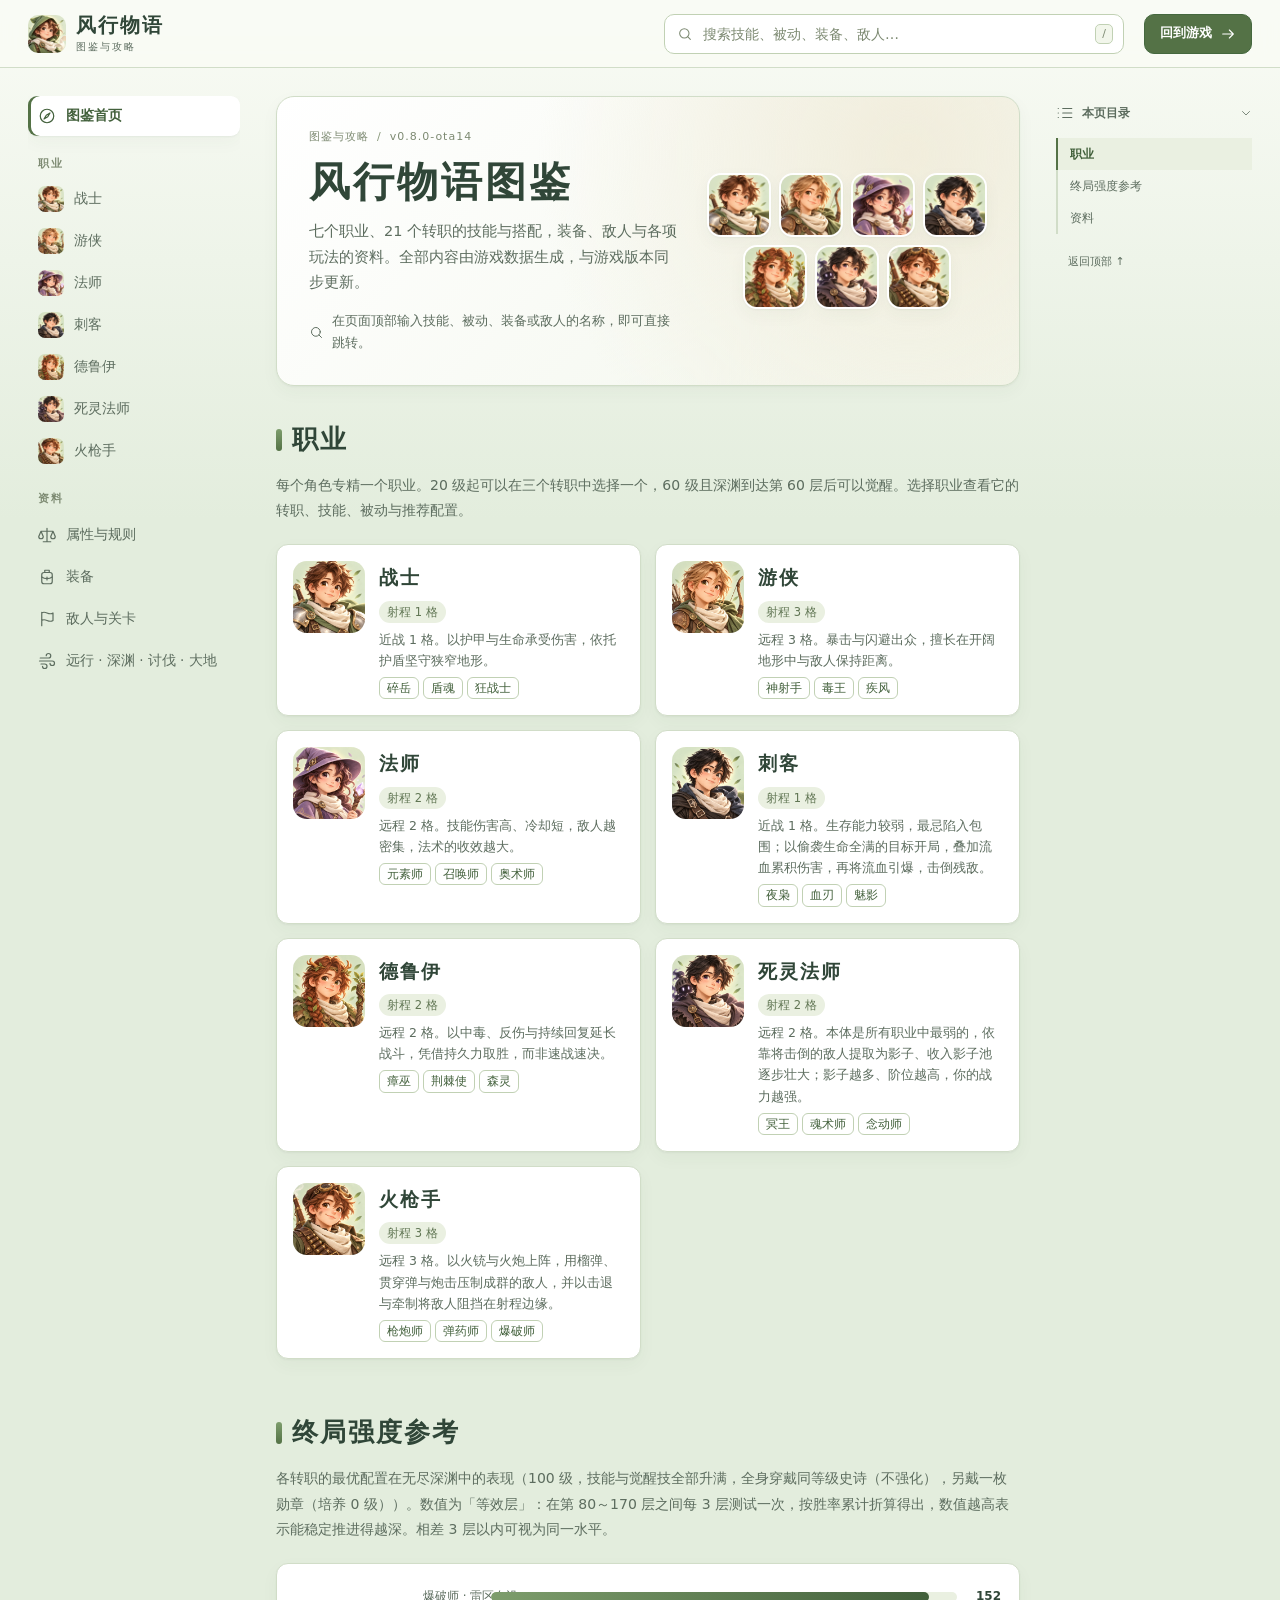
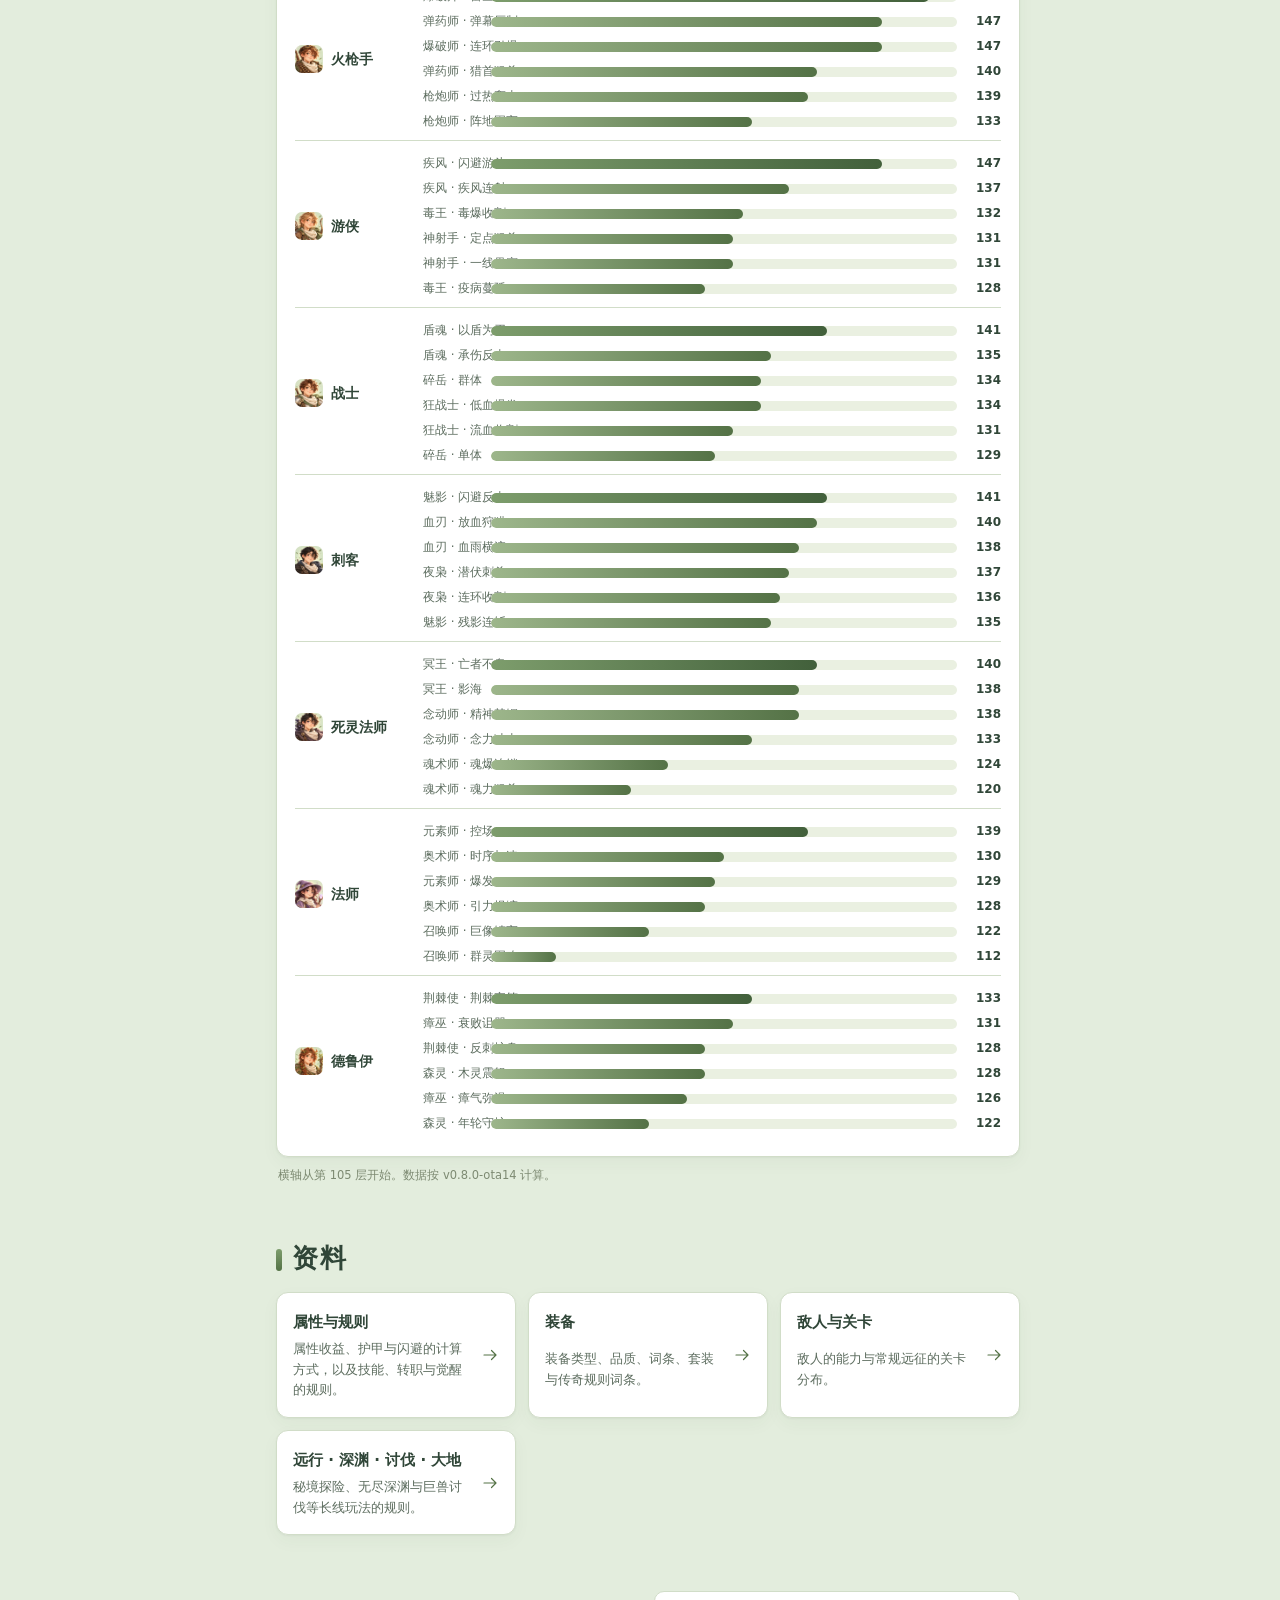
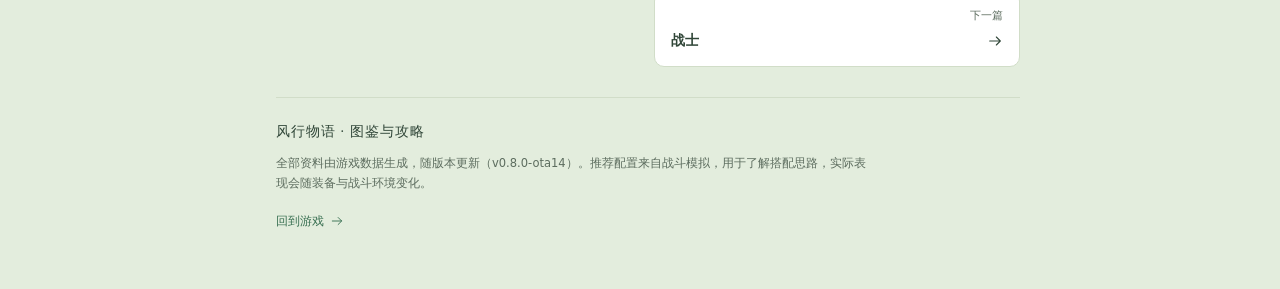
==== commit 675ac784: "web: 0.8.0-ota14 (10a91b2)" ====
--- a/guide/index.html
+++ b/guide/index.html
@@ -45,6 +45,8 @@
   --gold-sand: #d7c495;
   --surface-cream: #faf0e6;
   --danger: #a34f3b;
+  --boss-ember: #d9722f;
+  --boss-blood: #c8324a;
   --clay-soft: #a1634d;
   --info: #3b6983;
   --info-soft: #507a89;
@@ -92,7 +94,6 @@
   --board-route: #f6e6b8;
   --board-str: #e4b860;
   --board-dex: #93c780;
-  --board-int: #b9a2e8;
   --board-vit: #ec8e72;
   --board-mid: #d9d2bd;
   --board-spec: #9fc6e6;
@@ -122,6 +123,18 @@
   --journey-glade-hi: #6b8460;
   --journey-glade: #556e4d;
   --journey-glade-deep: #2a3d2c;
+  --hex-void: #060a09;
+  --hex-fight: #e6b4ad;
+  --hex-elite: #ff8a75;
+  --hex-safe: #8fdcc2;
+  --hex-arcane: #bda8f5;
+  --hex-ice: #b9dcf2;
+  --hex-mist-dawn: #2f7d63;
+  --hex-mist-moss: #5d7f4a;
+  --hex-mist-fog: #2f7f8f;
+  --hex-mist-frost: #5b7fb8;
+  --hex-mist-ember: #b5502b;
+  --hex-mist-ruin: #6f58a8;
 }
 /* 图鉴站样式。配色全部取游戏定稿色板（:root 由 render.mjs 注入），正文保持纸面阅读感，颜色用于导航、分类与状态。 */
 * { box-sizing: border-box; }
@@ -496,7 +509,7 @@
   <main class="guide-main" id="guide-content" tabindex="-1">
     <header class="home-hero">
 <div class="home-hero-text">
-<p class="eyebrow">图鉴与攻略 <span>/</span> v0.8.0-ota13</p>
+<p class="eyebrow">图鉴与攻略 <span>/</span> v0.8.0-ota14</p>
 <h1>风行物语图鉴</h1>
 <p class="page-description">七个职业、21 个转职的技能与搭配，装备、敌人与各项玩法的资料。全部内容由游戏数据生成，与游戏版本同步更新。</p>
 <p class="home-hint"><svg width="15" height="15" viewBox="0 0 24 24" fill="none" stroke="currentColor" stroke-width="1.6" stroke-linecap="round" stroke-linejoin="round" aria-hidden="true"><circle cx="11" cy="11" r="7"/><path d="m20 20-4-4"/></svg>在页面顶部输入技能、被动、装备或敌人的名称，即可直接跳转。</p>
@@ -509,8 +522,8 @@
 <img src="../portraits/warrior.png" alt="" width="84" height="84" loading="lazy" />
 <span class="class-card-body">
 <strong>战士</strong>
-<span class="tags"><span class="tag">主属性 力量</span><span class="tag">射程 1 格</span></span>
-<span class="class-card-intro">近战 1 格。以力量与体质承受伤害，依托护盾坚守狭窄地形。</span>
+<span class="tags"><span class="tag">射程 1 格</span></span>
+<span class="class-card-intro">近战 1 格。以护甲与生命承受伤害，依托护盾坚守狭窄地形。</span>
 <span class="spec-names"><span>碎岳</span><span>盾魂</span><span>狂战士</span></span>
 </span>
 </a>
@@ -518,8 +531,8 @@
 <img src="../portraits/ranger.png" alt="" width="84" height="84" loading="lazy" />
 <span class="class-card-body">
 <strong>游侠</strong>
-<span class="tags"><span class="tag">主属性 敏捷</span><span class="tag">射程 3 格</span></span>
-<span class="class-card-intro">远程 3 格。以敏捷提高暴击与闪避，擅长在开阔地形中与敌人保持距离。</span>
+<span class="tags"><span class="tag">射程 3 格</span></span>
+<span class="class-card-intro">远程 3 格。暴击与闪避出众，擅长在开阔地形中与敌人保持距离。</span>
 <span class="spec-names"><span>神射手</span><span>毒王</span><span>疾风</span></span>
 </span>
 </a>
@@ -527,8 +540,8 @@
 <img src="../portraits/mage.png" alt="" width="84" height="84" loading="lazy" />
 <span class="class-card-body">
 <strong>法师</strong>
-<span class="tags"><span class="tag">主属性 智力</span><span class="tag">射程 2 格</span></span>
-<span class="class-card-intro">远程 2 格。以智力提高技能伤害并缩短冷却，敌人越密集，法术的收效越大。</span>
+<span class="tags"><span class="tag">射程 2 格</span></span>
+<span class="class-card-intro">远程 2 格。技能伤害高、冷却短，敌人越密集，法术的收效越大。</span>
 <span class="spec-names"><span>元素师</span><span>召唤师</span><span>奥术师</span></span>
 </span>
 </a>
@@ -536,7 +549,7 @@
 <img src="../portraits/assassin.png" alt="" width="84" height="84" loading="lazy" />
 <span class="class-card-body">
 <strong>刺客</strong>
-<span class="tags"><span class="tag">主属性 敏捷</span><span class="tag">射程 1 格</span></span>
+<span class="tags"><span class="tag">射程 1 格</span></span>
 <span class="class-card-intro">近战 1 格。生存能力较弱，最忌陷入包围；以偷袭生命全满的目标开局，叠加流血累积伤害，再将流血引爆，击倒残敌。</span>
 <span class="spec-names"><span>夜枭</span><span>血刃</span><span>魅影</span></span>
 </span>
@@ -545,8 +558,8 @@
 <img src="../portraits/druid.png" alt="" width="84" height="84" loading="lazy" />
 <span class="class-card-body">
 <strong>德鲁伊</strong>
-<span class="tags"><span class="tag">主属性 体质</span><span class="tag">射程 2 格</span></span>
-<span class="class-card-intro">远程 2 格。唯一以体质为主属性的职业，以中毒、反伤与持续回复延长战斗，凭借持久力取胜，而非速战速决。</span>
+<span class="tags"><span class="tag">射程 2 格</span></span>
+<span class="class-card-intro">远程 2 格。以中毒、反伤与持续回复延长战斗，凭借持久力取胜，而非速战速决。</span>
 <span class="spec-names"><span>瘴巫</span><span>荆棘使</span><span>森灵</span></span>
 </span>
 </a>
@@ -554,7 +567,7 @@
 <img src="../portraits/necromancer.png" alt="" width="84" height="84" loading="lazy" />
 <span class="class-card-body">
 <strong>死灵法师</strong>
-<span class="tags"><span class="tag">主属性 智力</span><span class="tag">射程 2 格</span></span>
+<span class="tags"><span class="tag">射程 2 格</span></span>
 <span class="class-card-intro">远程 2 格。本体是所有职业中最弱的，依靠将击倒的敌人提取为影子、收入影子池逐步壮大；影子越多、阶位越高，你的战力越强。</span>
 <span class="spec-names"><span>冥王</span><span>魂术师</span><span>念动师</span></span>
 </span>
@@ -563,46 +576,46 @@
 <img src="../portraits/gunner.png" alt="" width="84" height="84" loading="lazy" />
 <span class="class-card-body">
 <strong>火枪手</strong>
-<span class="tags"><span class="tag">主属性 力量</span><span class="tag">射程 3 格</span></span>
-<span class="class-card-intro">远程 3 格。以力量驾驭火铳与火炮，用榴弹、贯穿弹与炮击压制成群的敌人，并以击退与牵制将敌人阻挡在射程边缘。</span>
+<span class="tags"><span class="tag">射程 3 格</span></span>
+<span class="class-card-intro">远程 3 格。以火铳与火炮上阵，用榴弹、贯穿弹与炮击压制成群的敌人，并以击退与牵制将敌人阻挡在射程边缘。</span>
 <span class="spec-names"><span>枪炮师</span><span>弹药师</span><span>爆破师</span></span>
 </span>
 </a></div>
 <h2 id="strength" tabindex="-1">终局强度参考</h2>
-<p class="lead">各转职的最优配置在无尽深渊中的表现（100 级，技能与觉醒技全部升满，全身穿戴同等级史诗（不强化），另戴一枚勋章（培养 0 级））。数值为「等效层」：在第 64～142 层之间每 3 层测试一次，按胜率累计折算得出，数值越高表示能稳定推进得越深。相差 3 层以内可视为同一水平。</p>
+<p class="lead">各转职的最优配置在无尽深渊中的表现（100 级，技能与觉醒技全部升满，全身穿戴同等级史诗（不强化），另戴一枚勋章（培养 0 级））。数值为「等效层」：在第 80～170 层之间每 3 层测试一次，按胜率累计折算得出，数值越高表示能稳定推进得越深。相差 3 层以内可视为同一水平。</p>
 <div class="strength-chart" role="img" aria-label="各转职终局强度对比"><div class="strength-group">
-<a class="strength-class" href="class-mage.html#builds"><img src="../portraits/mage.png" alt="" width="28" height="28" loading="lazy" /><span>法师</span></a>
-<ul class="strength-bars"><li><span class="strength-label">奥术师 · 时序加速</span><span class="strength-track"><span class="strength-fill" style="width:88.6%"></span></span><span class="strength-value">126</span></li><li><span class="strength-label">元素师 · 控场</span><span class="strength-track"><span class="strength-fill" style="width:71.4%"></span></span><span class="strength-value">120</span></li><li><span class="strength-label">元素师 · 爆发</span><span class="strength-track"><span class="strength-fill" style="width:51.4%"></span></span><span class="strength-value">113</span></li><li><span class="strength-label">召唤师 · 巨像镇守</span><span class="strength-track"><span class="strength-fill" style="width:51.4%"></span></span><span class="strength-value">113</span></li><li><span class="strength-label">奥术师 · 引力坍缩</span><span class="strength-track"><span class="strength-fill" style="width:51.4%"></span></span><span class="strength-value">113</span></li><li><span class="strength-label">召唤师 · 群灵围攻</span><span class="strength-track"><span class="strength-fill" style="width:22.9%"></span></span><span class="strength-value">103</span></li></ul>
+<a class="strength-class" href="class-gunner.html#builds"><img src="../portraits/gunner.png" alt="" width="28" height="28" loading="lazy" /><span>火枪手</span></a>
+<ul class="strength-bars"><li><span class="strength-label">爆破师 · 雷区布设</span><span class="strength-track"><span class="strength-fill" style="width:94.0%"></span></span><span class="strength-value">152</span></li><li><span class="strength-label">弹药师 · 弹幕压制</span><span class="strength-track"><span class="strength-fill" style="width:84.0%"></span></span><span class="strength-value">147</span></li><li><span class="strength-label">爆破师 · 连环引爆</span><span class="strength-track"><span class="strength-fill" style="width:84.0%"></span></span><span class="strength-value">147</span></li><li><span class="strength-label">弹药师 · 猎首狙杀</span><span class="strength-track"><span class="strength-fill" style="width:70.0%"></span></span><span class="strength-value">140</span></li><li><span class="strength-label">枪炮师 · 过热轰击</span><span class="strength-track"><span class="strength-fill" style="width:68.0%"></span></span><span class="strength-value">139</span></li><li><span class="strength-label">枪炮师 · 阵地固守</span><span class="strength-track"><span class="strength-fill" style="width:56.0%"></span></span><span class="strength-value">133</span></li></ul>
+</div>
+<div class="strength-group">
+<a class="strength-class" href="class-ranger.html#builds"><img src="../portraits/ranger.png" alt="" width="28" height="28" loading="lazy" /><span>游侠</span></a>
+<ul class="strength-bars"><li><span class="strength-label">疾风 · 闪避游斗</span><span class="strength-track"><span class="strength-fill" style="width:84.0%"></span></span><span class="strength-value">147</span></li><li><span class="strength-label">疾风 · 疾风连射</span><span class="strength-track"><span class="strength-fill" style="width:64.0%"></span></span><span class="strength-value">137</span></li><li><span class="strength-label">毒王 · 毒爆收割</span><span class="strength-track"><span class="strength-fill" style="width:54.0%"></span></span><span class="strength-value">132</span></li><li><span class="strength-label">神射手 · 定点狙杀</span><span class="strength-track"><span class="strength-fill" style="width:52.0%"></span></span><span class="strength-value">131</span></li><li><span class="strength-label">神射手 · 一线贯穿</span><span class="strength-track"><span class="strength-fill" style="width:52.0%"></span></span><span class="strength-value">131</span></li><li><span class="strength-label">毒王 · 疫病蔓延</span><span class="strength-track"><span class="strength-fill" style="width:46.0%"></span></span><span class="strength-value">128</span></li></ul>
+</div>
+<div class="strength-group">
+<a class="strength-class" href="class-warrior.html#builds"><img src="../portraits/warrior.png" alt="" width="28" height="28" loading="lazy" /><span>战士</span></a>
+<ul class="strength-bars"><li><span class="strength-label">盾魂 · 以盾为刃</span><span class="strength-track"><span class="strength-fill" style="width:72.0%"></span></span><span class="strength-value">141</span></li><li><span class="strength-label">盾魂 · 承伤反击</span><span class="strength-track"><span class="strength-fill" style="width:60.0%"></span></span><span class="strength-value">135</span></li><li><span class="strength-label">碎岳 · 群体</span><span class="strength-track"><span class="strength-fill" style="width:58.0%"></span></span><span class="strength-value">134</span></li><li><span class="strength-label">狂战士 · 低血爆发</span><span class="strength-track"><span class="strength-fill" style="width:58.0%"></span></span><span class="strength-value">134</span></li><li><span class="strength-label">狂战士 · 流血收割</span><span class="strength-track"><span class="strength-fill" style="width:52.0%"></span></span><span class="strength-value">131</span></li><li><span class="strength-label">碎岳 · 单体</span><span class="strength-track"><span class="strength-fill" style="width:48.0%"></span></span><span class="strength-value">129</span></li></ul>
 </div>
 <div class="strength-group">
 <a class="strength-class" href="class-assassin.html#builds"><img src="../portraits/assassin.png" alt="" width="28" height="28" loading="lazy" /><span>刺客</span></a>
-<ul class="strength-bars"><li><span class="strength-label">夜枭 · 连环收割</span><span class="strength-track"><span class="strength-fill" style="width:85.7%"></span></span><span class="strength-value">125</span></li><li><span class="strength-label">夜枭 · 潜伏刺杀</span><span class="strength-track"><span class="strength-fill" style="width:80.0%"></span></span><span class="strength-value">123</span></li><li><span class="strength-label">魅影 · 残影连斩</span><span class="strength-track"><span class="strength-fill" style="width:74.3%"></span></span><span class="strength-value">121</span></li><li><span class="strength-label">血刃 · 放血狩猎</span><span class="strength-track"><span class="strength-fill" style="width:68.6%"></span></span><span class="strength-value">119</span></li><li><span class="strength-label">血刃 · 血雨横流</span><span class="strength-track"><span class="strength-fill" style="width:62.9%"></span></span><span class="strength-value">117</span></li><li><span class="strength-label">魅影 · 闪避反击</span><span class="strength-track"><span class="strength-fill" style="width:60.0%"></span></span><span class="strength-value">116</span></li></ul>
+<ul class="strength-bars"><li><span class="strength-label">魅影 · 闪避反击</span><span class="strength-track"><span class="strength-fill" style="width:72.0%"></span></span><span class="strength-value">141</span></li><li><span class="strength-label">血刃 · 放血狩猎</span><span class="strength-track"><span class="strength-fill" style="width:70.0%"></span></span><span class="strength-value">140</span></li><li><span class="strength-label">血刃 · 血雨横流</span><span class="strength-track"><span class="strength-fill" style="width:66.0%"></span></span><span class="strength-value">138</span></li><li><span class="strength-label">夜枭 · 潜伏刺杀</span><span class="strength-track"><span class="strength-fill" style="width:64.0%"></span></span><span class="strength-value">137</span></li><li><span class="strength-label">夜枭 · 连环收割</span><span class="strength-track"><span class="strength-fill" style="width:62.0%"></span></span><span class="strength-value">136</span></li><li><span class="strength-label">魅影 · 残影连斩</span><span class="strength-track"><span class="strength-fill" style="width:60.0%"></span></span><span class="strength-value">135</span></li></ul>
 </div>
 <div class="strength-group">
-<a class="strength-class" href="class-gunner.html#builds"><img src="../portraits/gunner.png" alt="" width="28" height="28" loading="lazy" /><span>火枪手</span></a>
-<ul class="strength-bars"><li><span class="strength-label">爆破师 · 连环引爆</span><span class="strength-track"><span class="strength-fill" style="width:85.7%"></span></span><span class="strength-value">125</span></li><li><span class="strength-label">爆破师 · 雷区布设</span><span class="strength-track"><span class="strength-fill" style="width:82.9%"></span></span><span class="strength-value">124</span></li><li><span class="strength-label">枪炮师 · 过热轰击</span><span class="strength-track"><span class="strength-fill" style="width:74.3%"></span></span><span class="strength-value">121</span></li><li><span class="strength-label">弹药师 · 弹幕压制</span><span class="strength-track"><span class="strength-fill" style="width:65.7%"></span></span><span class="strength-value">118</span></li><li><span class="strength-label">枪炮师 · 阵地固守</span><span class="strength-track"><span class="strength-fill" style="width:60.0%"></span></span><span class="strength-value">116</span></li><li><span class="strength-label">弹药师 · 猎首狙杀</span><span class="strength-track"><span class="strength-fill" style="width:57.1%"></span></span><span class="strength-value">115</span></li></ul>
+<a class="strength-class" href="class-necromancer.html#builds"><img src="../portraits/necromancer.png" alt="" width="28" height="28" loading="lazy" /><span>死灵法师</span></a>
+<ul class="strength-bars"><li><span class="strength-label">冥王 · 亡者不息</span><span class="strength-track"><span class="strength-fill" style="width:70.0%"></span></span><span class="strength-value">140</span></li><li><span class="strength-label">冥王 · 影海</span><span class="strength-track"><span class="strength-fill" style="width:66.0%"></span></span><span class="strength-value">138</span></li><li><span class="strength-label">念动师 · 精神禁锢</span><span class="strength-track"><span class="strength-fill" style="width:66.0%"></span></span><span class="strength-value">138</span></li><li><span class="strength-label">念动师 · 念力冲击</span><span class="strength-track"><span class="strength-fill" style="width:56.0%"></span></span><span class="strength-value">133</span></li><li><span class="strength-label">魂术师 · 魂爆连锁</span><span class="strength-track"><span class="strength-fill" style="width:38.0%"></span></span><span class="strength-value">124</span></li><li><span class="strength-label">魂术师 · 魂力狙杀</span><span class="strength-track"><span class="strength-fill" style="width:30.0%"></span></span><span class="strength-value">120</span></li></ul>
 </div>
 <div class="strength-group">
-<a class="strength-class" href="class-warrior.html#builds"><img src="../portraits/warrior.png" alt="" width="28" height="28" loading="lazy" /><span>战士</span></a>
-<ul class="strength-bars"><li><span class="strength-label">盾魂 · 以盾为刃</span><span class="strength-track"><span class="strength-fill" style="width:82.9%"></span></span><span class="strength-value">124</span></li><li><span class="strength-label">盾魂 · 承伤反击</span><span class="strength-track"><span class="strength-fill" style="width:80.0%"></span></span><span class="strength-value">123</span></li><li><span class="strength-label">狂战士 · 流血收割</span><span class="strength-track"><span class="strength-fill" style="width:77.1%"></span></span><span class="strength-value">122</span></li><li><span class="strength-label">狂战士 · 低血爆发</span><span class="strength-track"><span class="strength-fill" style="width:71.4%"></span></span><span class="strength-value">120</span></li><li><span class="strength-label">碎岳 · 群体</span><span class="strength-track"><span class="strength-fill" style="width:60.0%"></span></span><span class="strength-value">116</span></li><li><span class="strength-label">碎岳 · 单体</span><span class="strength-track"><span class="strength-fill" style="width:37.1%"></span></span><span class="strength-value">108</span></li></ul>
+<a class="strength-class" href="class-mage.html#builds"><img src="../portraits/mage.png" alt="" width="28" height="28" loading="lazy" /><span>法师</span></a>
+<ul class="strength-bars"><li><span class="strength-label">元素师 · 控场</span><span class="strength-track"><span class="strength-fill" style="width:68.0%"></span></span><span class="strength-value">139</span></li><li><span class="strength-label">奥术师 · 时序加速</span><span class="strength-track"><span class="strength-fill" style="width:50.0%"></span></span><span class="strength-value">130</span></li><li><span class="strength-label">元素师 · 爆发</span><span class="strength-track"><span class="strength-fill" style="width:48.0%"></span></span><span class="strength-value">129</span></li><li><span class="strength-label">奥术师 · 引力坍缩</span><span class="strength-track"><span class="strength-fill" style="width:46.0%"></span></span><span class="strength-value">128</span></li><li><span class="strength-label">召唤师 · 巨像镇守</span><span class="strength-track"><span class="strength-fill" style="width:34.0%"></span></span><span class="strength-value">122</span></li><li><span class="strength-label">召唤师 · 群灵围攻</span><span class="strength-track"><span class="strength-fill" style="width:14.0%"></span></span><span class="strength-value">112</span></li></ul>
 </div>
 <div class="strength-group">
 <a class="strength-class" href="class-druid.html#builds"><img src="../portraits/druid.png" alt="" width="28" height="28" loading="lazy" /><span>德鲁伊</span></a>
-<ul class="strength-bars"><li><span class="strength-label">荆棘使 · 荆棘牢笼</span><span class="strength-track"><span class="strength-fill" style="width:68.6%"></span></span><span class="strength-value">119</span></li><li><span class="strength-label">瘴巫 · 衰败诅咒</span><span class="strength-track"><span class="strength-fill" style="width:57.1%"></span></span><span class="strength-value">115</span></li><li><span class="strength-label">森灵 · 木灵震怒</span><span class="strength-track"><span class="strength-fill" style="width:57.1%"></span></span><span class="strength-value">115</span></li><li><span class="strength-label">瘴巫 · 瘴气弥漫</span><span class="strength-track"><span class="strength-fill" style="width:48.6%"></span></span><span class="strength-value">112</span></li><li><span class="strength-label">荆棘使 · 反刺护身</span><span class="strength-track"><span class="strength-fill" style="width:45.7%"></span></span><span class="strength-value">111</span></li><li><span class="strength-label">森灵 · 年轮守护</span><span class="strength-track"><span class="strength-fill" style="width:42.9%"></span></span><span class="strength-value">110</span></li></ul>
-</div>
-<div class="strength-group">
-<a class="strength-class" href="class-ranger.html#builds"><img src="../portraits/ranger.png" alt="" width="28" height="28" loading="lazy" /><span>游侠</span></a>
-<ul class="strength-bars"><li><span class="strength-label">毒王 · 毒爆收割</span><span class="strength-track"><span class="strength-fill" style="width:65.7%"></span></span><span class="strength-value">118</span></li><li><span class="strength-label">神射手 · 定点狙杀</span><span class="strength-track"><span class="strength-fill" style="width:62.9%"></span></span><span class="strength-value">117</span></li><li><span class="strength-label">疾风 · 闪避游斗</span><span class="strength-track"><span class="strength-fill" style="width:62.9%"></span></span><span class="strength-value">117</span></li><li><span class="strength-label">神射手 · 一线贯穿</span><span class="strength-track"><span class="strength-fill" style="width:57.1%"></span></span><span class="strength-value">115</span></li><li><span class="strength-label">毒王 · 疫病蔓延</span><span class="strength-track"><span class="strength-fill" style="width:51.4%"></span></span><span class="strength-value">113</span></li><li><span class="strength-label">疾风 · 疾风连射</span><span class="strength-track"><span class="strength-fill" style="width:51.4%"></span></span><span class="strength-value">113</span></li></ul>
-</div>
-<div class="strength-group">
-<a class="strength-class" href="class-necromancer.html#builds"><img src="../portraits/necromancer.png" alt="" width="28" height="28" loading="lazy" /><span>死灵法师</span></a>
-<ul class="strength-bars"><li><span class="strength-label">冥王 · 亡者不息</span><span class="strength-track"><span class="strength-fill" style="width:60.0%"></span></span><span class="strength-value">116</span></li><li><span class="strength-label">念动师 · 念力冲击</span><span class="strength-track"><span class="strength-fill" style="width:54.3%"></span></span><span class="strength-value">114</span></li><li><span class="strength-label">念动师 · 精神禁锢</span><span class="strength-track"><span class="strength-fill" style="width:54.3%"></span></span><span class="strength-value">114</span></li><li><span class="strength-label">冥王 · 影海</span><span class="strength-track"><span class="strength-fill" style="width:45.7%"></span></span><span class="strength-value">111</span></li><li><span class="strength-label">魂术师 · 魂爆连锁</span><span class="strength-track"><span class="strength-fill" style="width:37.1%"></span></span><span class="strength-value">108</span></li><li><span class="strength-label">魂术师 · 魂力狙杀</span><span class="strength-track"><span class="strength-fill" style="width:25.7%"></span></span><span class="strength-value">104</span></li></ul>
+<ul class="strength-bars"><li><span class="strength-label">荆棘使 · 荆棘牢笼</span><span class="strength-track"><span class="strength-fill" style="width:56.0%"></span></span><span class="strength-value">133</span></li><li><span class="strength-label">瘴巫 · 衰败诅咒</span><span class="strength-track"><span class="strength-fill" style="width:52.0%"></span></span><span class="strength-value">131</span></li><li><span class="strength-label">荆棘使 · 反刺护身</span><span class="strength-track"><span class="strength-fill" style="width:46.0%"></span></span><span class="strength-value">128</span></li><li><span class="strength-label">森灵 · 木灵震怒</span><span class="strength-track"><span class="strength-fill" style="width:46.0%"></span></span><span class="strength-value">128</span></li><li><span class="strength-label">瘴巫 · 瘴气弥漫</span><span class="strength-track"><span class="strength-fill" style="width:42.0%"></span></span><span class="strength-value">126</span></li><li><span class="strength-label">森灵 · 年轮守护</span><span class="strength-track"><span class="strength-fill" style="width:34.0%"></span></span><span class="strength-value">122</span></li></ul>
 </div></div>
-<p class="axis-note">横轴从第 95 层开始。数据按 v0.8.0-ota12 计算。</p>
+<p class="axis-note">横轴从第 105 层开始。数据按 v0.8.0-ota14 计算。</p>
 <h2 id="section-资料" tabindex="-1">资料</h2>
 <div class="ref-grid"><a class="ref-card" href="rules.html"><strong>属性与规则</strong><span>属性收益、护甲与闪避的计算方式，以及技能、转职与觉醒的规则。</span><svg width="18" height="18" viewBox="0 0 24 24" fill="none" stroke="currentColor" stroke-width="1.6" stroke-linecap="round" stroke-linejoin="round" aria-hidden="true"><path d="M4 12h16m-6-6 6 6-6 6"/></svg></a><a class="ref-card" href="gear.html"><strong>装备</strong><span>装备类型、品质、词条、套装与传奇规则词条。</span><svg width="18" height="18" viewBox="0 0 24 24" fill="none" stroke="currentColor" stroke-width="1.6" stroke-linecap="round" stroke-linejoin="round" aria-hidden="true"><path d="M4 12h16m-6-6 6 6-6 6"/></svg></a><a class="ref-card" href="enemies.html"><strong>敌人与关卡</strong><span>敌人的能力与常规远征的关卡分布。</span><svg width="18" height="18" viewBox="0 0 24 24" fill="none" stroke="currentColor" stroke-width="1.6" stroke-linecap="round" stroke-linejoin="round" aria-hidden="true"><path d="M4 12h16m-6-6 6 6-6 6"/></svg></a><a class="ref-card" href="endgame.html"><strong>远行 · 深渊 · 讨伐 · 大地</strong><span>秘境探险、无尽深渊与巨兽讨伐等长线玩法的规则。</span><svg width="18" height="18" viewBox="0 0 24 24" fill="none" stroke="currentColor" stroke-width="1.6" stroke-linecap="round" stroke-linejoin="round" aria-hidden="true"><path d="M4 12h16m-6-6 6 6-6 6"/></svg></a></div></article>
     <nav class="page-pagination" aria-label="相邻页面"><span></span><a class="next" href="class-warrior.html"><small>下一篇</small><span>战士<svg width="16" height="16" viewBox="0 0 24 24" fill="none" stroke="currentColor" stroke-width="1.6" stroke-linecap="round" stroke-linejoin="round" aria-hidden="true"><path d="M4 12h16m-6-6 6 6-6 6"/></svg></span></a></nav>
-    <footer class="site-footer"><span>风行物语 · 图鉴与攻略</span><p>全部资料由游戏数据生成，随版本更新（v0.8.0-ota13）。推荐配置来自战斗模拟，用于了解搭配思路，实际表现会随装备与战斗环境变化。</p><a href="../">回到游戏<svg width="14" height="14" viewBox="0 0 24 24" fill="none" stroke="currentColor" stroke-width="1.6" stroke-linecap="round" stroke-linejoin="round" aria-hidden="true"><path d="M4 12h16m-6-6 6 6-6 6"/></svg></a></footer>
+    <footer class="site-footer"><span>风行物语 · 图鉴与攻略</span><p>全部资料由游戏数据生成，随版本更新（v0.8.0-ota14）。推荐配置来自战斗模拟，用于了解搭配思路，实际表现会随装备与战斗环境变化。</p><a href="../">回到游戏<svg width="14" height="14" viewBox="0 0 24 24" fill="none" stroke="currentColor" stroke-width="1.6" stroke-linecap="round" stroke-linejoin="round" aria-hidden="true"><path d="M4 12h16m-6-6 6 6-6 6"/></svg></a></footer>
   </main>
 </div>
 <script src="search-index.js" defer></script>
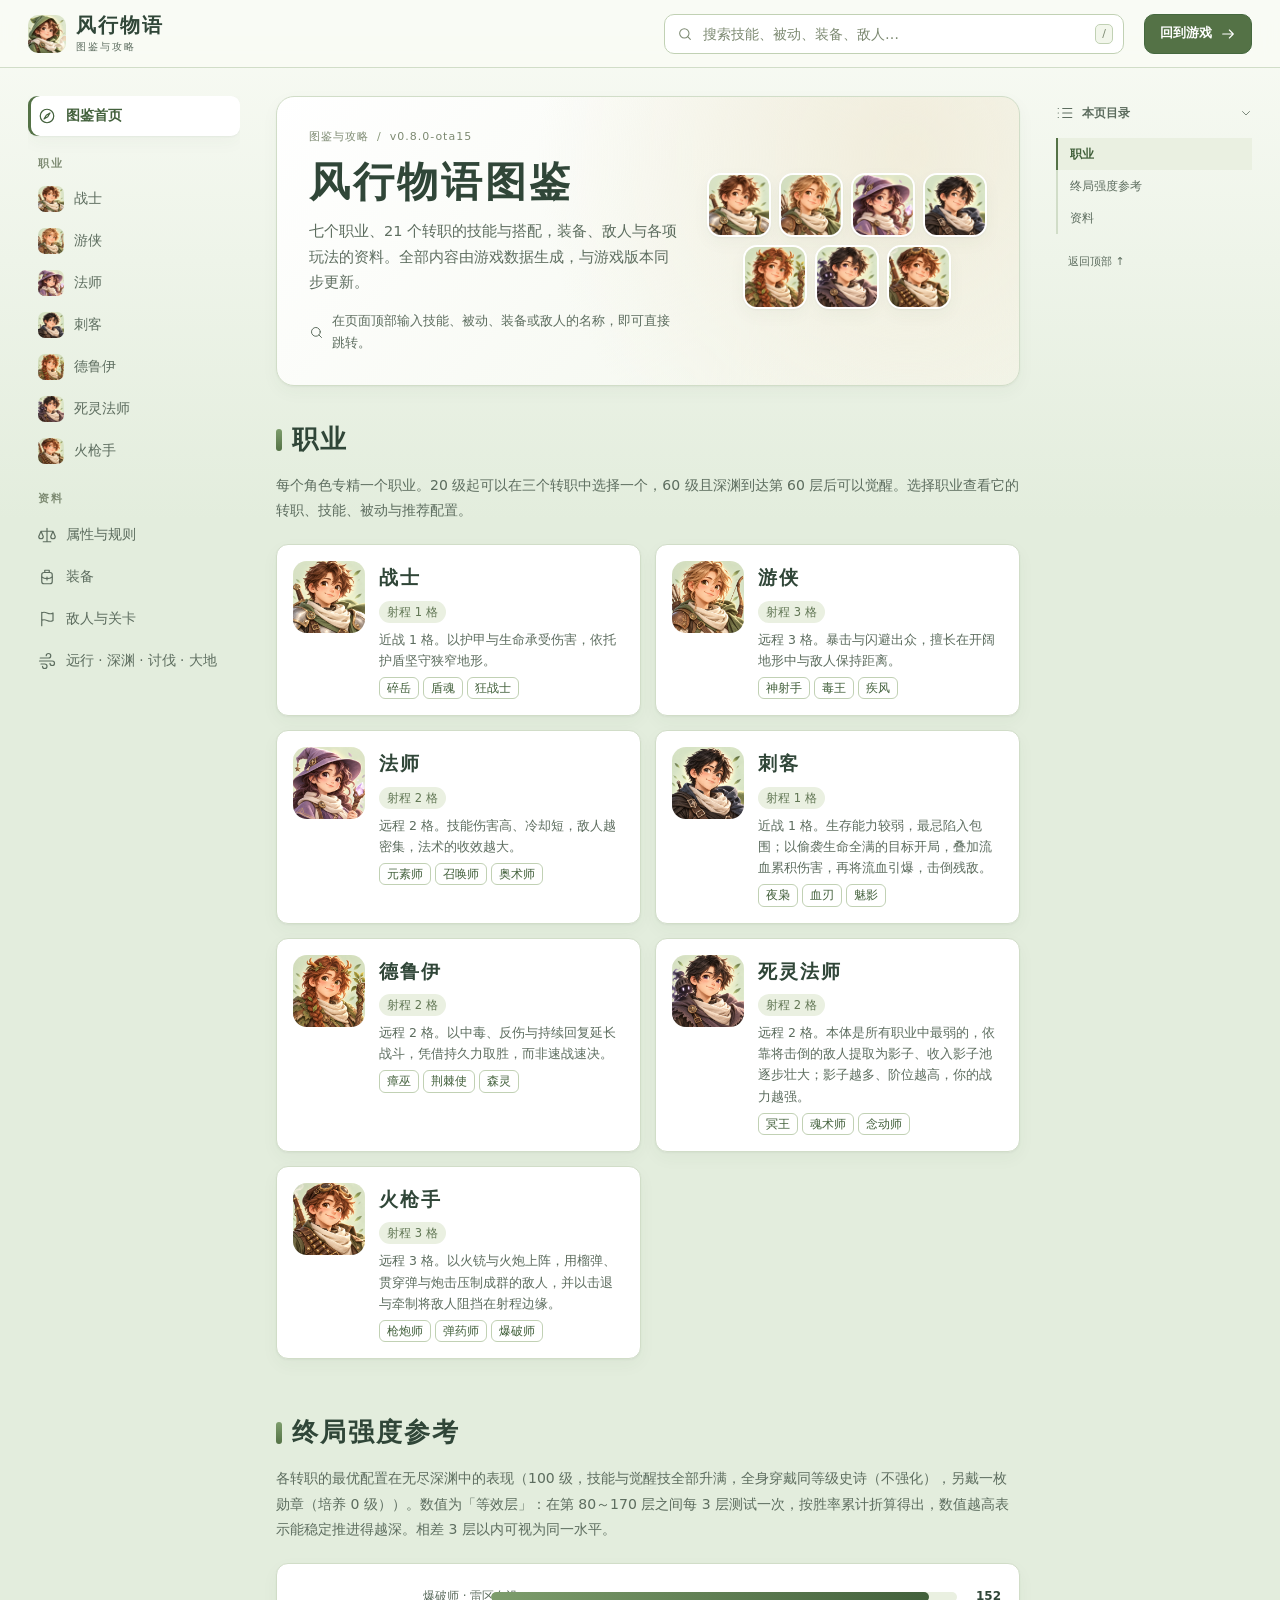
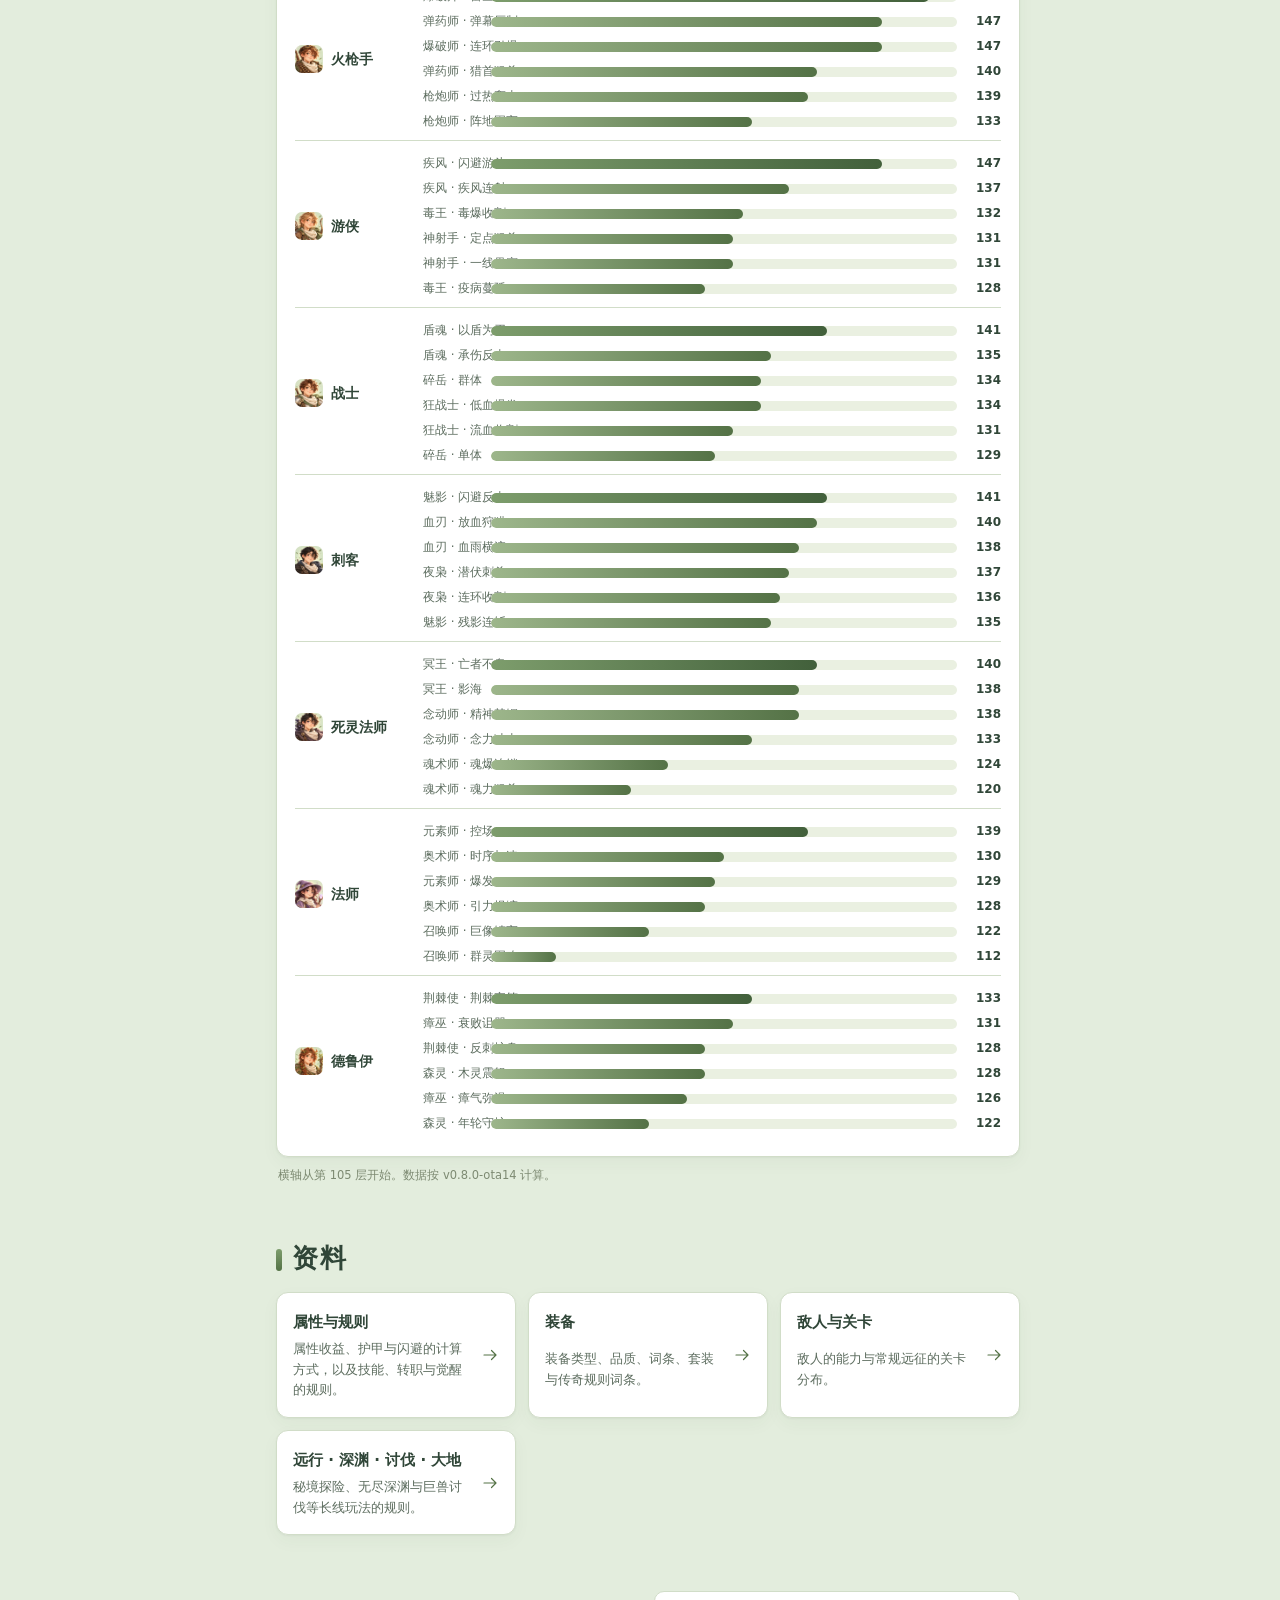
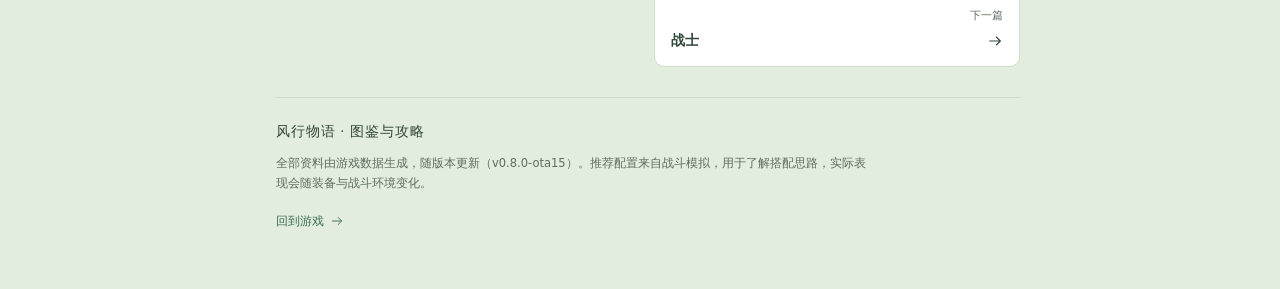
==== commit 9a594e62: "web: 0.8.0-ota15 (fe09265)" ====
--- a/guide/index.html
+++ b/guide/index.html
@@ -509,7 +509,7 @@
   <main class="guide-main" id="guide-content" tabindex="-1">
     <header class="home-hero">
 <div class="home-hero-text">
-<p class="eyebrow">图鉴与攻略 <span>/</span> v0.8.0-ota14</p>
+<p class="eyebrow">图鉴与攻略 <span>/</span> v0.8.0-ota15</p>
 <h1>风行物语图鉴</h1>
 <p class="page-description">七个职业、21 个转职的技能与搭配，装备、敌人与各项玩法的资料。全部内容由游戏数据生成，与游戏版本同步更新。</p>
 <p class="home-hint"><svg width="15" height="15" viewBox="0 0 24 24" fill="none" stroke="currentColor" stroke-width="1.6" stroke-linecap="round" stroke-linejoin="round" aria-hidden="true"><circle cx="11" cy="11" r="7"/><path d="m20 20-4-4"/></svg>在页面顶部输入技能、被动、装备或敌人的名称，即可直接跳转。</p>
@@ -615,7 +615,7 @@
 <h2 id="section-资料" tabindex="-1">资料</h2>
 <div class="ref-grid"><a class="ref-card" href="rules.html"><strong>属性与规则</strong><span>属性收益、护甲与闪避的计算方式，以及技能、转职与觉醒的规则。</span><svg width="18" height="18" viewBox="0 0 24 24" fill="none" stroke="currentColor" stroke-width="1.6" stroke-linecap="round" stroke-linejoin="round" aria-hidden="true"><path d="M4 12h16m-6-6 6 6-6 6"/></svg></a><a class="ref-card" href="gear.html"><strong>装备</strong><span>装备类型、品质、词条、套装与传奇规则词条。</span><svg width="18" height="18" viewBox="0 0 24 24" fill="none" stroke="currentColor" stroke-width="1.6" stroke-linecap="round" stroke-linejoin="round" aria-hidden="true"><path d="M4 12h16m-6-6 6 6-6 6"/></svg></a><a class="ref-card" href="enemies.html"><strong>敌人与关卡</strong><span>敌人的能力与常规远征的关卡分布。</span><svg width="18" height="18" viewBox="0 0 24 24" fill="none" stroke="currentColor" stroke-width="1.6" stroke-linecap="round" stroke-linejoin="round" aria-hidden="true"><path d="M4 12h16m-6-6 6 6-6 6"/></svg></a><a class="ref-card" href="endgame.html"><strong>远行 · 深渊 · 讨伐 · 大地</strong><span>秘境探险、无尽深渊与巨兽讨伐等长线玩法的规则。</span><svg width="18" height="18" viewBox="0 0 24 24" fill="none" stroke="currentColor" stroke-width="1.6" stroke-linecap="round" stroke-linejoin="round" aria-hidden="true"><path d="M4 12h16m-6-6 6 6-6 6"/></svg></a></div></article>
     <nav class="page-pagination" aria-label="相邻页面"><span></span><a class="next" href="class-warrior.html"><small>下一篇</small><span>战士<svg width="16" height="16" viewBox="0 0 24 24" fill="none" stroke="currentColor" stroke-width="1.6" stroke-linecap="round" stroke-linejoin="round" aria-hidden="true"><path d="M4 12h16m-6-6 6 6-6 6"/></svg></span></a></nav>
-    <footer class="site-footer"><span>风行物语 · 图鉴与攻略</span><p>全部资料由游戏数据生成，随版本更新（v0.8.0-ota14）。推荐配置来自战斗模拟，用于了解搭配思路，实际表现会随装备与战斗环境变化。</p><a href="../">回到游戏<svg width="14" height="14" viewBox="0 0 24 24" fill="none" stroke="currentColor" stroke-width="1.6" stroke-linecap="round" stroke-linejoin="round" aria-hidden="true"><path d="M4 12h16m-6-6 6 6-6 6"/></svg></a></footer>
+    <footer class="site-footer"><span>风行物语 · 图鉴与攻略</span><p>全部资料由游戏数据生成，随版本更新（v0.8.0-ota15）。推荐配置来自战斗模拟，用于了解搭配思路，实际表现会随装备与战斗环境变化。</p><a href="../">回到游戏<svg width="14" height="14" viewBox="0 0 24 24" fill="none" stroke="currentColor" stroke-width="1.6" stroke-linecap="round" stroke-linejoin="round" aria-hidden="true"><path d="M4 12h16m-6-6 6 6-6 6"/></svg></a></footer>
   </main>
 </div>
 <script src="search-index.js" defer></script>
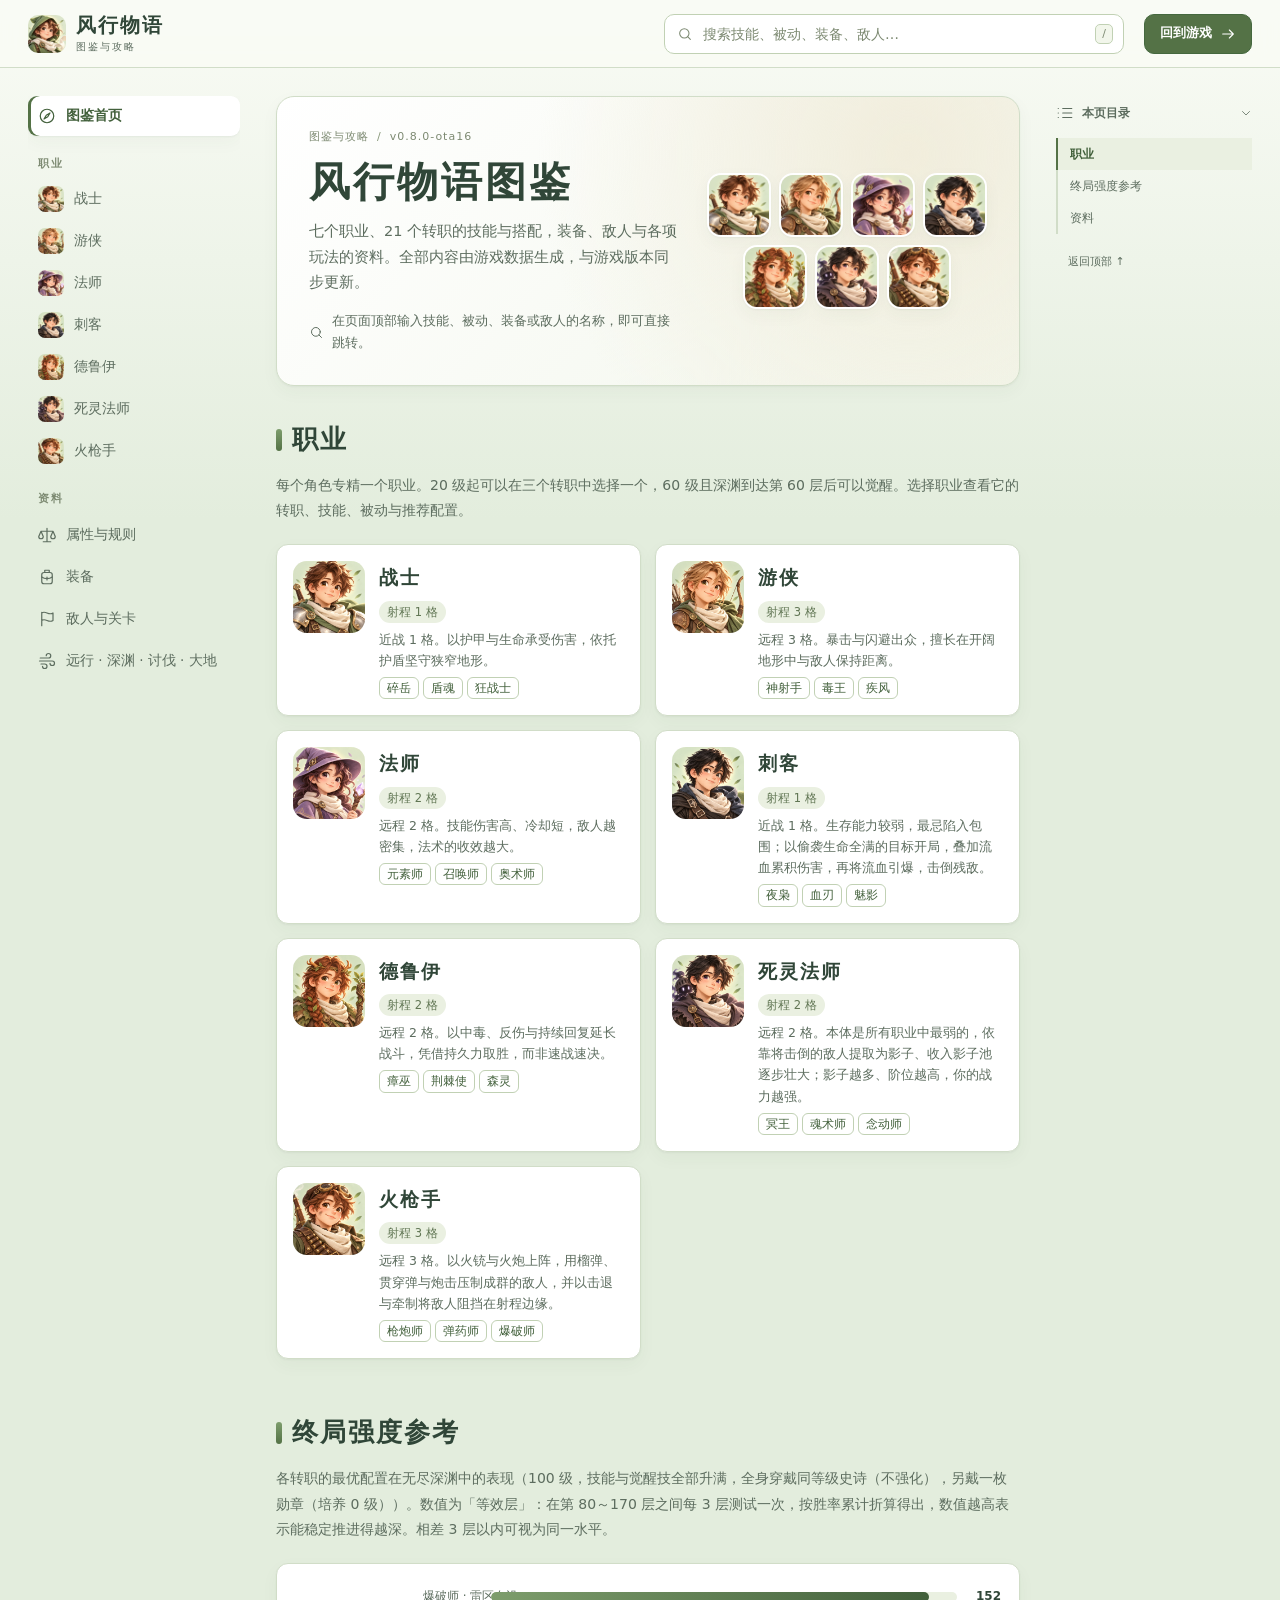
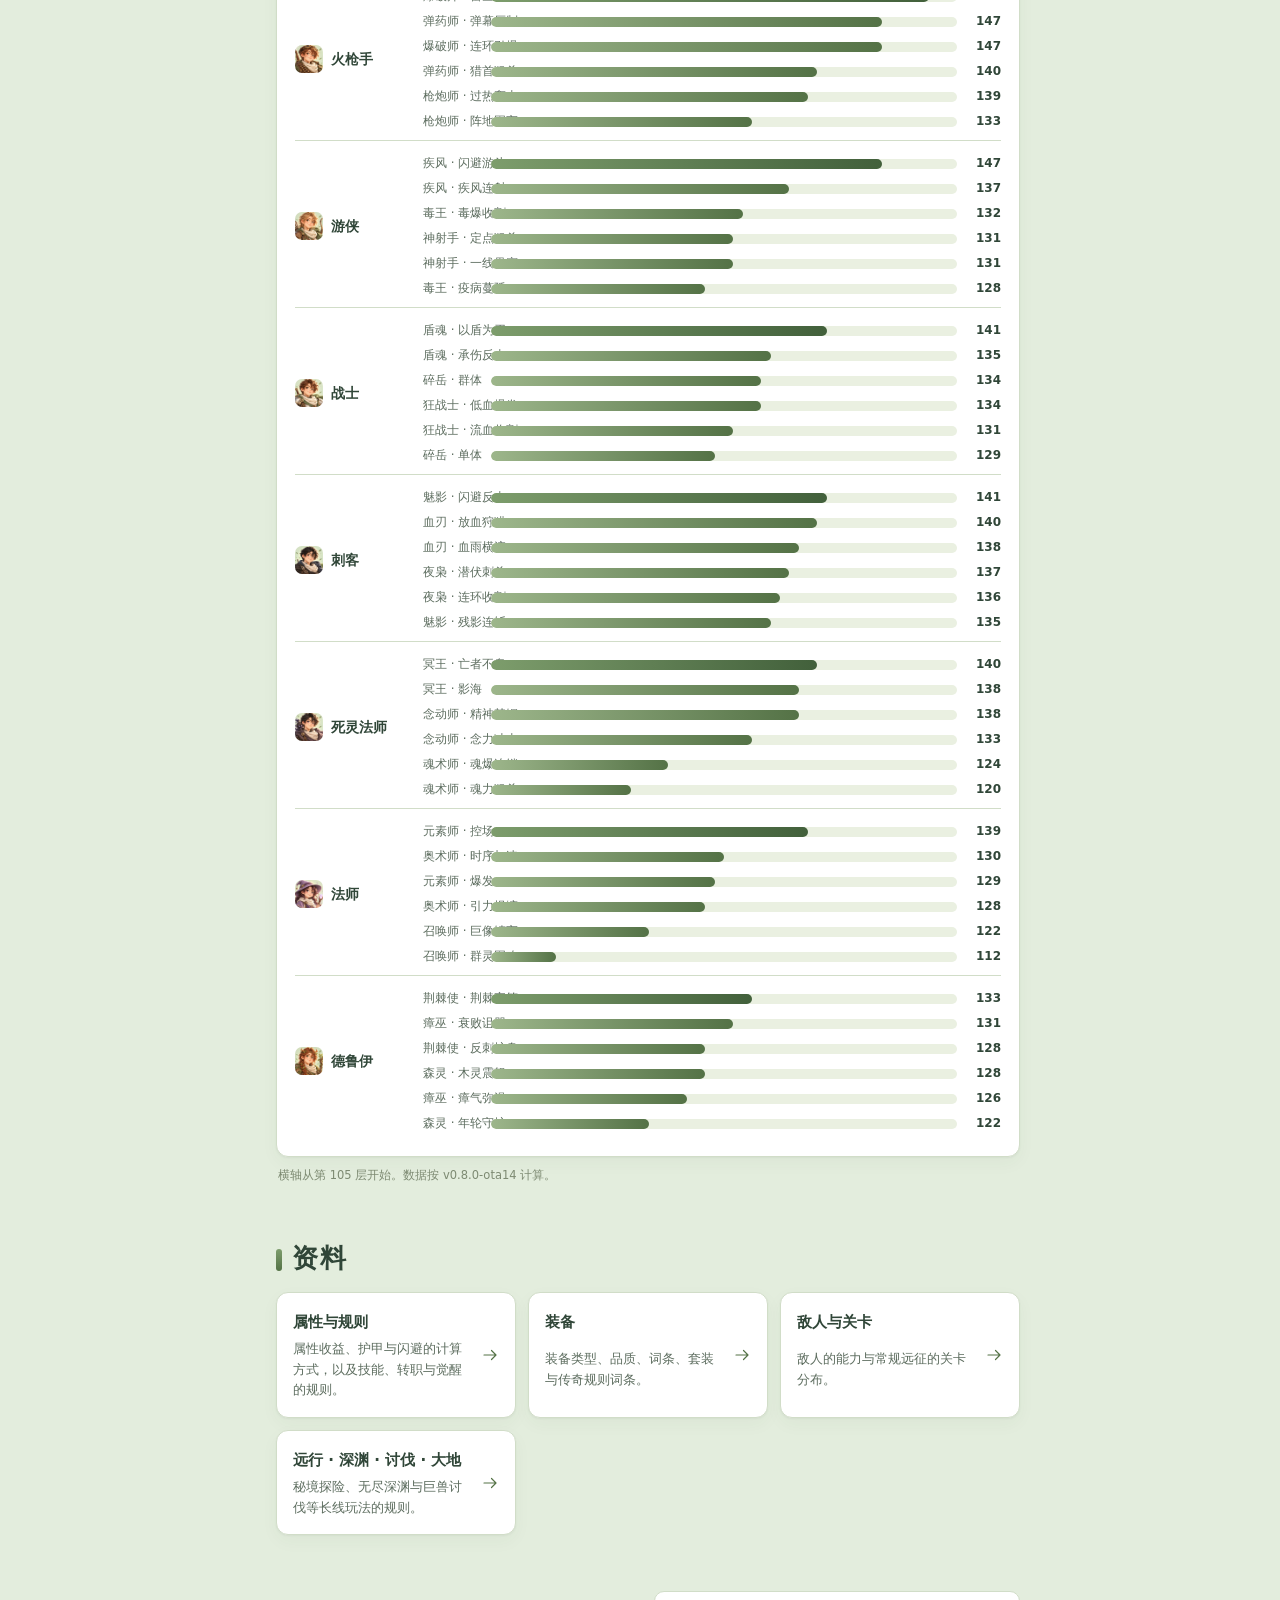
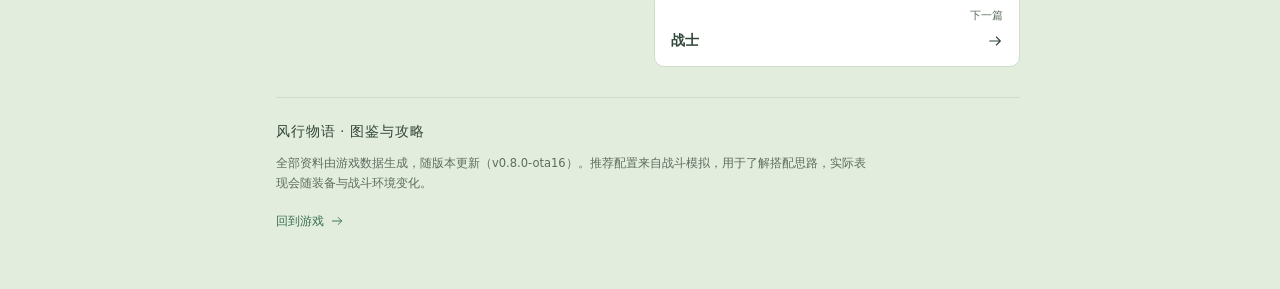
==== commit cbddb8bd: "web: 0.8.0-ota16 (560c332)" ====
--- a/guide/index.html
+++ b/guide/index.html
@@ -509,7 +509,7 @@
   <main class="guide-main" id="guide-content" tabindex="-1">
     <header class="home-hero">
 <div class="home-hero-text">
-<p class="eyebrow">图鉴与攻略 <span>/</span> v0.8.0-ota15</p>
+<p class="eyebrow">图鉴与攻略 <span>/</span> v0.8.0-ota16</p>
 <h1>风行物语图鉴</h1>
 <p class="page-description">七个职业、21 个转职的技能与搭配，装备、敌人与各项玩法的资料。全部内容由游戏数据生成，与游戏版本同步更新。</p>
 <p class="home-hint"><svg width="15" height="15" viewBox="0 0 24 24" fill="none" stroke="currentColor" stroke-width="1.6" stroke-linecap="round" stroke-linejoin="round" aria-hidden="true"><circle cx="11" cy="11" r="7"/><path d="m20 20-4-4"/></svg>在页面顶部输入技能、被动、装备或敌人的名称，即可直接跳转。</p>
@@ -615,7 +615,7 @@
 <h2 id="section-资料" tabindex="-1">资料</h2>
 <div class="ref-grid"><a class="ref-card" href="rules.html"><strong>属性与规则</strong><span>属性收益、护甲与闪避的计算方式，以及技能、转职与觉醒的规则。</span><svg width="18" height="18" viewBox="0 0 24 24" fill="none" stroke="currentColor" stroke-width="1.6" stroke-linecap="round" stroke-linejoin="round" aria-hidden="true"><path d="M4 12h16m-6-6 6 6-6 6"/></svg></a><a class="ref-card" href="gear.html"><strong>装备</strong><span>装备类型、品质、词条、套装与传奇规则词条。</span><svg width="18" height="18" viewBox="0 0 24 24" fill="none" stroke="currentColor" stroke-width="1.6" stroke-linecap="round" stroke-linejoin="round" aria-hidden="true"><path d="M4 12h16m-6-6 6 6-6 6"/></svg></a><a class="ref-card" href="enemies.html"><strong>敌人与关卡</strong><span>敌人的能力与常规远征的关卡分布。</span><svg width="18" height="18" viewBox="0 0 24 24" fill="none" stroke="currentColor" stroke-width="1.6" stroke-linecap="round" stroke-linejoin="round" aria-hidden="true"><path d="M4 12h16m-6-6 6 6-6 6"/></svg></a><a class="ref-card" href="endgame.html"><strong>远行 · 深渊 · 讨伐 · 大地</strong><span>秘境探险、无尽深渊与巨兽讨伐等长线玩法的规则。</span><svg width="18" height="18" viewBox="0 0 24 24" fill="none" stroke="currentColor" stroke-width="1.6" stroke-linecap="round" stroke-linejoin="round" aria-hidden="true"><path d="M4 12h16m-6-6 6 6-6 6"/></svg></a></div></article>
     <nav class="page-pagination" aria-label="相邻页面"><span></span><a class="next" href="class-warrior.html"><small>下一篇</small><span>战士<svg width="16" height="16" viewBox="0 0 24 24" fill="none" stroke="currentColor" stroke-width="1.6" stroke-linecap="round" stroke-linejoin="round" aria-hidden="true"><path d="M4 12h16m-6-6 6 6-6 6"/></svg></span></a></nav>
-    <footer class="site-footer"><span>风行物语 · 图鉴与攻略</span><p>全部资料由游戏数据生成，随版本更新（v0.8.0-ota15）。推荐配置来自战斗模拟，用于了解搭配思路，实际表现会随装备与战斗环境变化。</p><a href="../">回到游戏<svg width="14" height="14" viewBox="0 0 24 24" fill="none" stroke="currentColor" stroke-width="1.6" stroke-linecap="round" stroke-linejoin="round" aria-hidden="true"><path d="M4 12h16m-6-6 6 6-6 6"/></svg></a></footer>
+    <footer class="site-footer"><span>风行物语 · 图鉴与攻略</span><p>全部资料由游戏数据生成，随版本更新（v0.8.0-ota16）。推荐配置来自战斗模拟，用于了解搭配思路，实际表现会随装备与战斗环境变化。</p><a href="../">回到游戏<svg width="14" height="14" viewBox="0 0 24 24" fill="none" stroke="currentColor" stroke-width="1.6" stroke-linecap="round" stroke-linejoin="round" aria-hidden="true"><path d="M4 12h16m-6-6 6 6-6 6"/></svg></a></footer>
   </main>
 </div>
 <script src="search-index.js" defer></script>
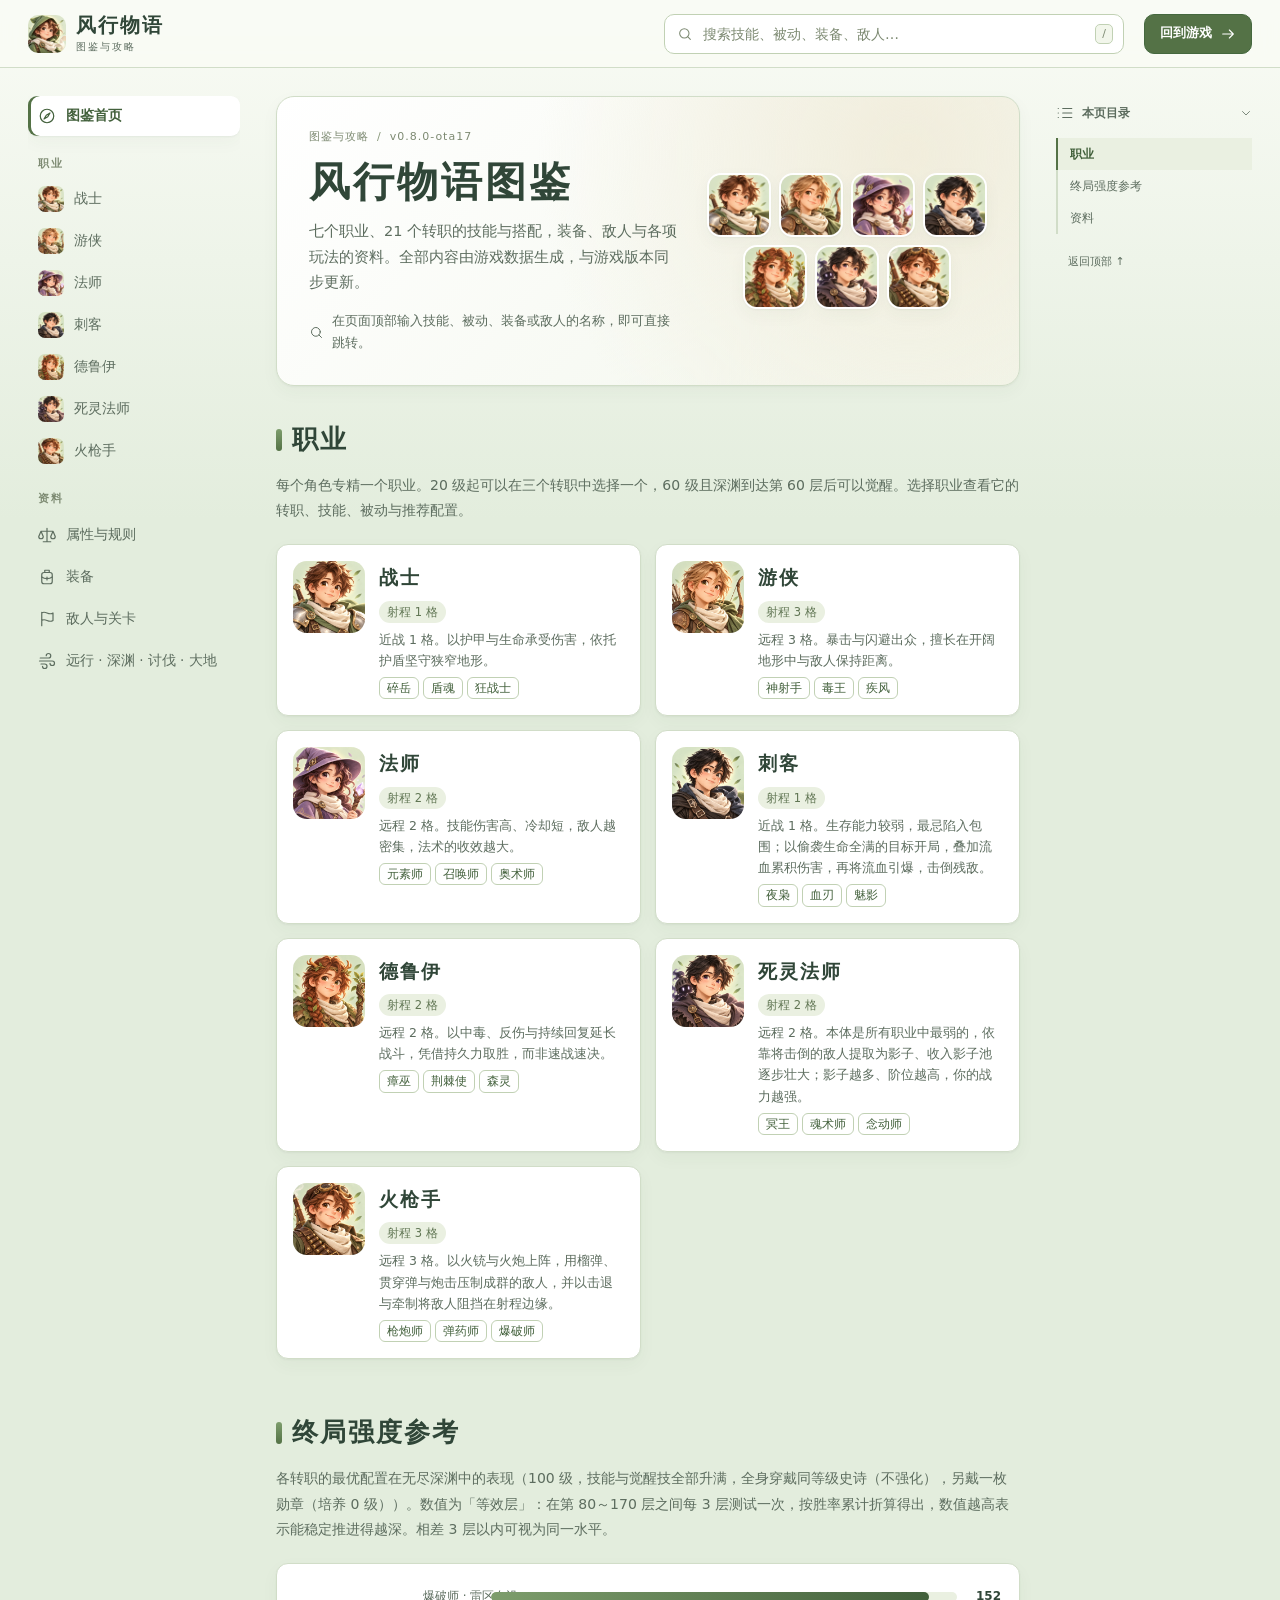
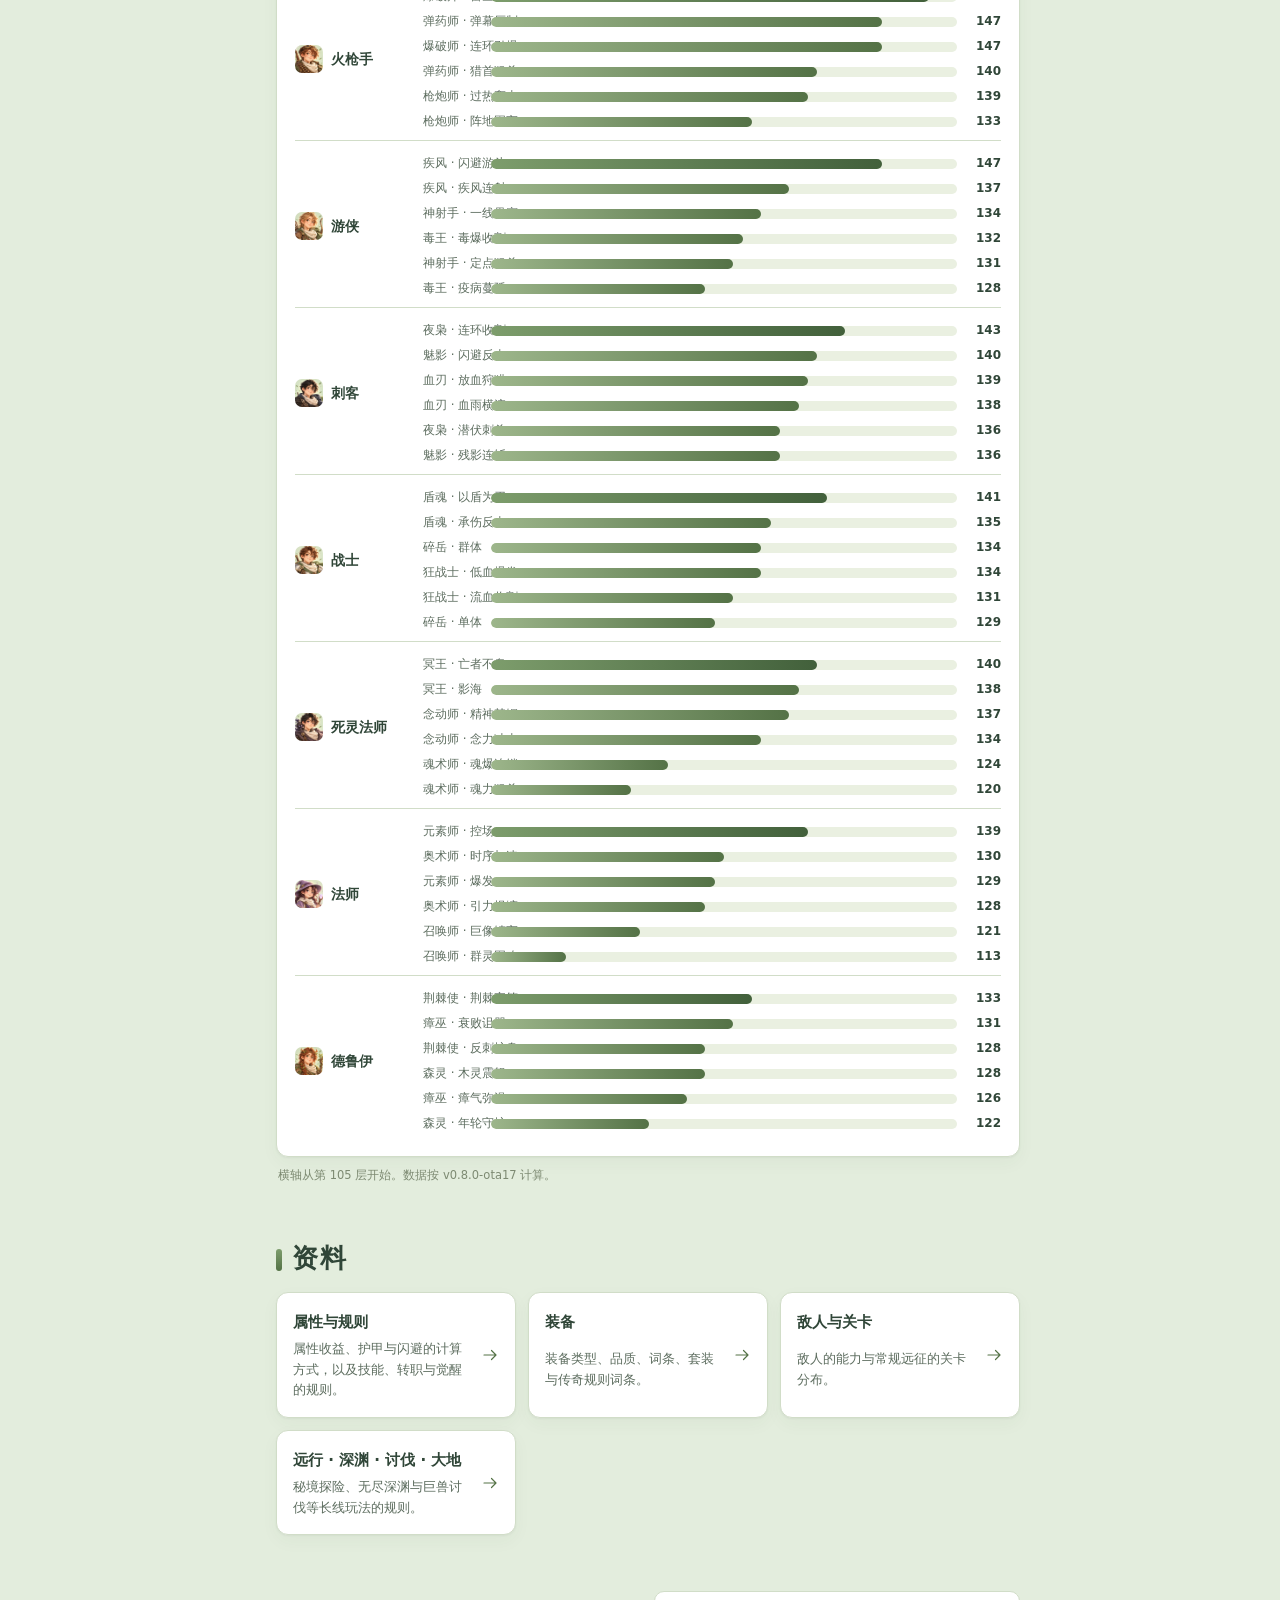
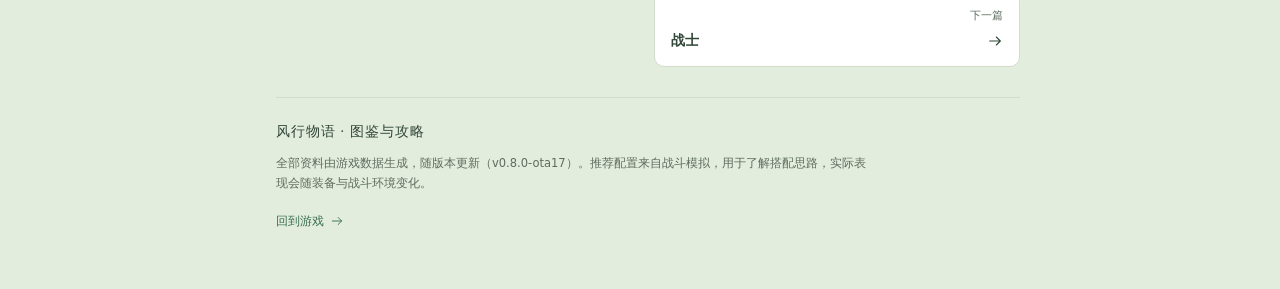
==== commit 0cf3b907: "web: 0.8.0-ota17 (7625490)" ====
--- a/guide/index.html
+++ b/guide/index.html
@@ -509,7 +509,7 @@
   <main class="guide-main" id="guide-content" tabindex="-1">
     <header class="home-hero">
 <div class="home-hero-text">
-<p class="eyebrow">图鉴与攻略 <span>/</span> v0.8.0-ota16</p>
+<p class="eyebrow">图鉴与攻略 <span>/</span> v0.8.0-ota17</p>
 <h1>风行物语图鉴</h1>
 <p class="page-description">七个职业、21 个转职的技能与搭配，装备、敌人与各项玩法的资料。全部内容由游戏数据生成，与游戏版本同步更新。</p>
 <p class="home-hint"><svg width="15" height="15" viewBox="0 0 24 24" fill="none" stroke="currentColor" stroke-width="1.6" stroke-linecap="round" stroke-linejoin="round" aria-hidden="true"><circle cx="11" cy="11" r="7"/><path d="m20 20-4-4"/></svg>在页面顶部输入技能、被动、装备或敌人的名称，即可直接跳转。</p>
@@ -589,33 +589,33 @@
 </div>
 <div class="strength-group">
 <a class="strength-class" href="class-ranger.html#builds"><img src="../portraits/ranger.png" alt="" width="28" height="28" loading="lazy" /><span>游侠</span></a>
-<ul class="strength-bars"><li><span class="strength-label">疾风 · 闪避游斗</span><span class="strength-track"><span class="strength-fill" style="width:84.0%"></span></span><span class="strength-value">147</span></li><li><span class="strength-label">疾风 · 疾风连射</span><span class="strength-track"><span class="strength-fill" style="width:64.0%"></span></span><span class="strength-value">137</span></li><li><span class="strength-label">毒王 · 毒爆收割</span><span class="strength-track"><span class="strength-fill" style="width:54.0%"></span></span><span class="strength-value">132</span></li><li><span class="strength-label">神射手 · 定点狙杀</span><span class="strength-track"><span class="strength-fill" style="width:52.0%"></span></span><span class="strength-value">131</span></li><li><span class="strength-label">神射手 · 一线贯穿</span><span class="strength-track"><span class="strength-fill" style="width:52.0%"></span></span><span class="strength-value">131</span></li><li><span class="strength-label">毒王 · 疫病蔓延</span><span class="strength-track"><span class="strength-fill" style="width:46.0%"></span></span><span class="strength-value">128</span></li></ul>
+<ul class="strength-bars"><li><span class="strength-label">疾风 · 闪避游斗</span><span class="strength-track"><span class="strength-fill" style="width:84.0%"></span></span><span class="strength-value">147</span></li><li><span class="strength-label">疾风 · 疾风连射</span><span class="strength-track"><span class="strength-fill" style="width:64.0%"></span></span><span class="strength-value">137</span></li><li><span class="strength-label">神射手 · 一线贯穿</span><span class="strength-track"><span class="strength-fill" style="width:58.0%"></span></span><span class="strength-value">134</span></li><li><span class="strength-label">毒王 · 毒爆收割</span><span class="strength-track"><span class="strength-fill" style="width:54.0%"></span></span><span class="strength-value">132</span></li><li><span class="strength-label">神射手 · 定点狙杀</span><span class="strength-track"><span class="strength-fill" style="width:52.0%"></span></span><span class="strength-value">131</span></li><li><span class="strength-label">毒王 · 疫病蔓延</span><span class="strength-track"><span class="strength-fill" style="width:46.0%"></span></span><span class="strength-value">128</span></li></ul>
+</div>
+<div class="strength-group">
+<a class="strength-class" href="class-assassin.html#builds"><img src="../portraits/assassin.png" alt="" width="28" height="28" loading="lazy" /><span>刺客</span></a>
+<ul class="strength-bars"><li><span class="strength-label">夜枭 · 连环收割</span><span class="strength-track"><span class="strength-fill" style="width:76.0%"></span></span><span class="strength-value">143</span></li><li><span class="strength-label">魅影 · 闪避反击</span><span class="strength-track"><span class="strength-fill" style="width:70.0%"></span></span><span class="strength-value">140</span></li><li><span class="strength-label">血刃 · 放血狩猎</span><span class="strength-track"><span class="strength-fill" style="width:68.0%"></span></span><span class="strength-value">139</span></li><li><span class="strength-label">血刃 · 血雨横流</span><span class="strength-track"><span class="strength-fill" style="width:66.0%"></span></span><span class="strength-value">138</span></li><li><span class="strength-label">夜枭 · 潜伏刺杀</span><span class="strength-track"><span class="strength-fill" style="width:62.0%"></span></span><span class="strength-value">136</span></li><li><span class="strength-label">魅影 · 残影连斩</span><span class="strength-track"><span class="strength-fill" style="width:62.0%"></span></span><span class="strength-value">136</span></li></ul>
 </div>
 <div class="strength-group">
 <a class="strength-class" href="class-warrior.html#builds"><img src="../portraits/warrior.png" alt="" width="28" height="28" loading="lazy" /><span>战士</span></a>
 <ul class="strength-bars"><li><span class="strength-label">盾魂 · 以盾为刃</span><span class="strength-track"><span class="strength-fill" style="width:72.0%"></span></span><span class="strength-value">141</span></li><li><span class="strength-label">盾魂 · 承伤反击</span><span class="strength-track"><span class="strength-fill" style="width:60.0%"></span></span><span class="strength-value">135</span></li><li><span class="strength-label">碎岳 · 群体</span><span class="strength-track"><span class="strength-fill" style="width:58.0%"></span></span><span class="strength-value">134</span></li><li><span class="strength-label">狂战士 · 低血爆发</span><span class="strength-track"><span class="strength-fill" style="width:58.0%"></span></span><span class="strength-value">134</span></li><li><span class="strength-label">狂战士 · 流血收割</span><span class="strength-track"><span class="strength-fill" style="width:52.0%"></span></span><span class="strength-value">131</span></li><li><span class="strength-label">碎岳 · 单体</span><span class="strength-track"><span class="strength-fill" style="width:48.0%"></span></span><span class="strength-value">129</span></li></ul>
 </div>
 <div class="strength-group">
-<a class="strength-class" href="class-assassin.html#builds"><img src="../portraits/assassin.png" alt="" width="28" height="28" loading="lazy" /><span>刺客</span></a>
-<ul class="strength-bars"><li><span class="strength-label">魅影 · 闪避反击</span><span class="strength-track"><span class="strength-fill" style="width:72.0%"></span></span><span class="strength-value">141</span></li><li><span class="strength-label">血刃 · 放血狩猎</span><span class="strength-track"><span class="strength-fill" style="width:70.0%"></span></span><span class="strength-value">140</span></li><li><span class="strength-label">血刃 · 血雨横流</span><span class="strength-track"><span class="strength-fill" style="width:66.0%"></span></span><span class="strength-value">138</span></li><li><span class="strength-label">夜枭 · 潜伏刺杀</span><span class="strength-track"><span class="strength-fill" style="width:64.0%"></span></span><span class="strength-value">137</span></li><li><span class="strength-label">夜枭 · 连环收割</span><span class="strength-track"><span class="strength-fill" style="width:62.0%"></span></span><span class="strength-value">136</span></li><li><span class="strength-label">魅影 · 残影连斩</span><span class="strength-track"><span class="strength-fill" style="width:60.0%"></span></span><span class="strength-value">135</span></li></ul>
-</div>
-<div class="strength-group">
 <a class="strength-class" href="class-necromancer.html#builds"><img src="../portraits/necromancer.png" alt="" width="28" height="28" loading="lazy" /><span>死灵法师</span></a>
-<ul class="strength-bars"><li><span class="strength-label">冥王 · 亡者不息</span><span class="strength-track"><span class="strength-fill" style="width:70.0%"></span></span><span class="strength-value">140</span></li><li><span class="strength-label">冥王 · 影海</span><span class="strength-track"><span class="strength-fill" style="width:66.0%"></span></span><span class="strength-value">138</span></li><li><span class="strength-label">念动师 · 精神禁锢</span><span class="strength-track"><span class="strength-fill" style="width:66.0%"></span></span><span class="strength-value">138</span></li><li><span class="strength-label">念动师 · 念力冲击</span><span class="strength-track"><span class="strength-fill" style="width:56.0%"></span></span><span class="strength-value">133</span></li><li><span class="strength-label">魂术师 · 魂爆连锁</span><span class="strength-track"><span class="strength-fill" style="width:38.0%"></span></span><span class="strength-value">124</span></li><li><span class="strength-label">魂术师 · 魂力狙杀</span><span class="strength-track"><span class="strength-fill" style="width:30.0%"></span></span><span class="strength-value">120</span></li></ul>
+<ul class="strength-bars"><li><span class="strength-label">冥王 · 亡者不息</span><span class="strength-track"><span class="strength-fill" style="width:70.0%"></span></span><span class="strength-value">140</span></li><li><span class="strength-label">冥王 · 影海</span><span class="strength-track"><span class="strength-fill" style="width:66.0%"></span></span><span class="strength-value">138</span></li><li><span class="strength-label">念动师 · 精神禁锢</span><span class="strength-track"><span class="strength-fill" style="width:64.0%"></span></span><span class="strength-value">137</span></li><li><span class="strength-label">念动师 · 念力冲击</span><span class="strength-track"><span class="strength-fill" style="width:58.0%"></span></span><span class="strength-value">134</span></li><li><span class="strength-label">魂术师 · 魂爆连锁</span><span class="strength-track"><span class="strength-fill" style="width:38.0%"></span></span><span class="strength-value">124</span></li><li><span class="strength-label">魂术师 · 魂力狙杀</span><span class="strength-track"><span class="strength-fill" style="width:30.0%"></span></span><span class="strength-value">120</span></li></ul>
 </div>
 <div class="strength-group">
 <a class="strength-class" href="class-mage.html#builds"><img src="../portraits/mage.png" alt="" width="28" height="28" loading="lazy" /><span>法师</span></a>
-<ul class="strength-bars"><li><span class="strength-label">元素师 · 控场</span><span class="strength-track"><span class="strength-fill" style="width:68.0%"></span></span><span class="strength-value">139</span></li><li><span class="strength-label">奥术师 · 时序加速</span><span class="strength-track"><span class="strength-fill" style="width:50.0%"></span></span><span class="strength-value">130</span></li><li><span class="strength-label">元素师 · 爆发</span><span class="strength-track"><span class="strength-fill" style="width:48.0%"></span></span><span class="strength-value">129</span></li><li><span class="strength-label">奥术师 · 引力坍缩</span><span class="strength-track"><span class="strength-fill" style="width:46.0%"></span></span><span class="strength-value">128</span></li><li><span class="strength-label">召唤师 · 巨像镇守</span><span class="strength-track"><span class="strength-fill" style="width:34.0%"></span></span><span class="strength-value">122</span></li><li><span class="strength-label">召唤师 · 群灵围攻</span><span class="strength-track"><span class="strength-fill" style="width:14.0%"></span></span><span class="strength-value">112</span></li></ul>
+<ul class="strength-bars"><li><span class="strength-label">元素师 · 控场</span><span class="strength-track"><span class="strength-fill" style="width:68.0%"></span></span><span class="strength-value">139</span></li><li><span class="strength-label">奥术师 · 时序加速</span><span class="strength-track"><span class="strength-fill" style="width:50.0%"></span></span><span class="strength-value">130</span></li><li><span class="strength-label">元素师 · 爆发</span><span class="strength-track"><span class="strength-fill" style="width:48.0%"></span></span><span class="strength-value">129</span></li><li><span class="strength-label">奥术师 · 引力坍缩</span><span class="strength-track"><span class="strength-fill" style="width:46.0%"></span></span><span class="strength-value">128</span></li><li><span class="strength-label">召唤师 · 巨像镇守</span><span class="strength-track"><span class="strength-fill" style="width:32.0%"></span></span><span class="strength-value">121</span></li><li><span class="strength-label">召唤师 · 群灵围攻</span><span class="strength-track"><span class="strength-fill" style="width:16.0%"></span></span><span class="strength-value">113</span></li></ul>
 </div>
 <div class="strength-group">
 <a class="strength-class" href="class-druid.html#builds"><img src="../portraits/druid.png" alt="" width="28" height="28" loading="lazy" /><span>德鲁伊</span></a>
 <ul class="strength-bars"><li><span class="strength-label">荆棘使 · 荆棘牢笼</span><span class="strength-track"><span class="strength-fill" style="width:56.0%"></span></span><span class="strength-value">133</span></li><li><span class="strength-label">瘴巫 · 衰败诅咒</span><span class="strength-track"><span class="strength-fill" style="width:52.0%"></span></span><span class="strength-value">131</span></li><li><span class="strength-label">荆棘使 · 反刺护身</span><span class="strength-track"><span class="strength-fill" style="width:46.0%"></span></span><span class="strength-value">128</span></li><li><span class="strength-label">森灵 · 木灵震怒</span><span class="strength-track"><span class="strength-fill" style="width:46.0%"></span></span><span class="strength-value">128</span></li><li><span class="strength-label">瘴巫 · 瘴气弥漫</span><span class="strength-track"><span class="strength-fill" style="width:42.0%"></span></span><span class="strength-value">126</span></li><li><span class="strength-label">森灵 · 年轮守护</span><span class="strength-track"><span class="strength-fill" style="width:34.0%"></span></span><span class="strength-value">122</span></li></ul>
 </div></div>
-<p class="axis-note">横轴从第 105 层开始。数据按 v0.8.0-ota14 计算。</p>
+<p class="axis-note">横轴从第 105 层开始。数据按 v0.8.0-ota17 计算。</p>
 <h2 id="section-资料" tabindex="-1">资料</h2>
 <div class="ref-grid"><a class="ref-card" href="rules.html"><strong>属性与规则</strong><span>属性收益、护甲与闪避的计算方式，以及技能、转职与觉醒的规则。</span><svg width="18" height="18" viewBox="0 0 24 24" fill="none" stroke="currentColor" stroke-width="1.6" stroke-linecap="round" stroke-linejoin="round" aria-hidden="true"><path d="M4 12h16m-6-6 6 6-6 6"/></svg></a><a class="ref-card" href="gear.html"><strong>装备</strong><span>装备类型、品质、词条、套装与传奇规则词条。</span><svg width="18" height="18" viewBox="0 0 24 24" fill="none" stroke="currentColor" stroke-width="1.6" stroke-linecap="round" stroke-linejoin="round" aria-hidden="true"><path d="M4 12h16m-6-6 6 6-6 6"/></svg></a><a class="ref-card" href="enemies.html"><strong>敌人与关卡</strong><span>敌人的能力与常规远征的关卡分布。</span><svg width="18" height="18" viewBox="0 0 24 24" fill="none" stroke="currentColor" stroke-width="1.6" stroke-linecap="round" stroke-linejoin="round" aria-hidden="true"><path d="M4 12h16m-6-6 6 6-6 6"/></svg></a><a class="ref-card" href="endgame.html"><strong>远行 · 深渊 · 讨伐 · 大地</strong><span>秘境探险、无尽深渊与巨兽讨伐等长线玩法的规则。</span><svg width="18" height="18" viewBox="0 0 24 24" fill="none" stroke="currentColor" stroke-width="1.6" stroke-linecap="round" stroke-linejoin="round" aria-hidden="true"><path d="M4 12h16m-6-6 6 6-6 6"/></svg></a></div></article>
     <nav class="page-pagination" aria-label="相邻页面"><span></span><a class="next" href="class-warrior.html"><small>下一篇</small><span>战士<svg width="16" height="16" viewBox="0 0 24 24" fill="none" stroke="currentColor" stroke-width="1.6" stroke-linecap="round" stroke-linejoin="round" aria-hidden="true"><path d="M4 12h16m-6-6 6 6-6 6"/></svg></span></a></nav>
-    <footer class="site-footer"><span>风行物语 · 图鉴与攻略</span><p>全部资料由游戏数据生成，随版本更新（v0.8.0-ota16）。推荐配置来自战斗模拟，用于了解搭配思路，实际表现会随装备与战斗环境变化。</p><a href="../">回到游戏<svg width="14" height="14" viewBox="0 0 24 24" fill="none" stroke="currentColor" stroke-width="1.6" stroke-linecap="round" stroke-linejoin="round" aria-hidden="true"><path d="M4 12h16m-6-6 6 6-6 6"/></svg></a></footer>
+    <footer class="site-footer"><span>风行物语 · 图鉴与攻略</span><p>全部资料由游戏数据生成，随版本更新（v0.8.0-ota17）。推荐配置来自战斗模拟，用于了解搭配思路，实际表现会随装备与战斗环境变化。</p><a href="../">回到游戏<svg width="14" height="14" viewBox="0 0 24 24" fill="none" stroke="currentColor" stroke-width="1.6" stroke-linecap="round" stroke-linejoin="round" aria-hidden="true"><path d="M4 12h16m-6-6 6 6-6 6"/></svg></a></footer>
   </main>
 </div>
 <script src="search-index.js" defer></script>
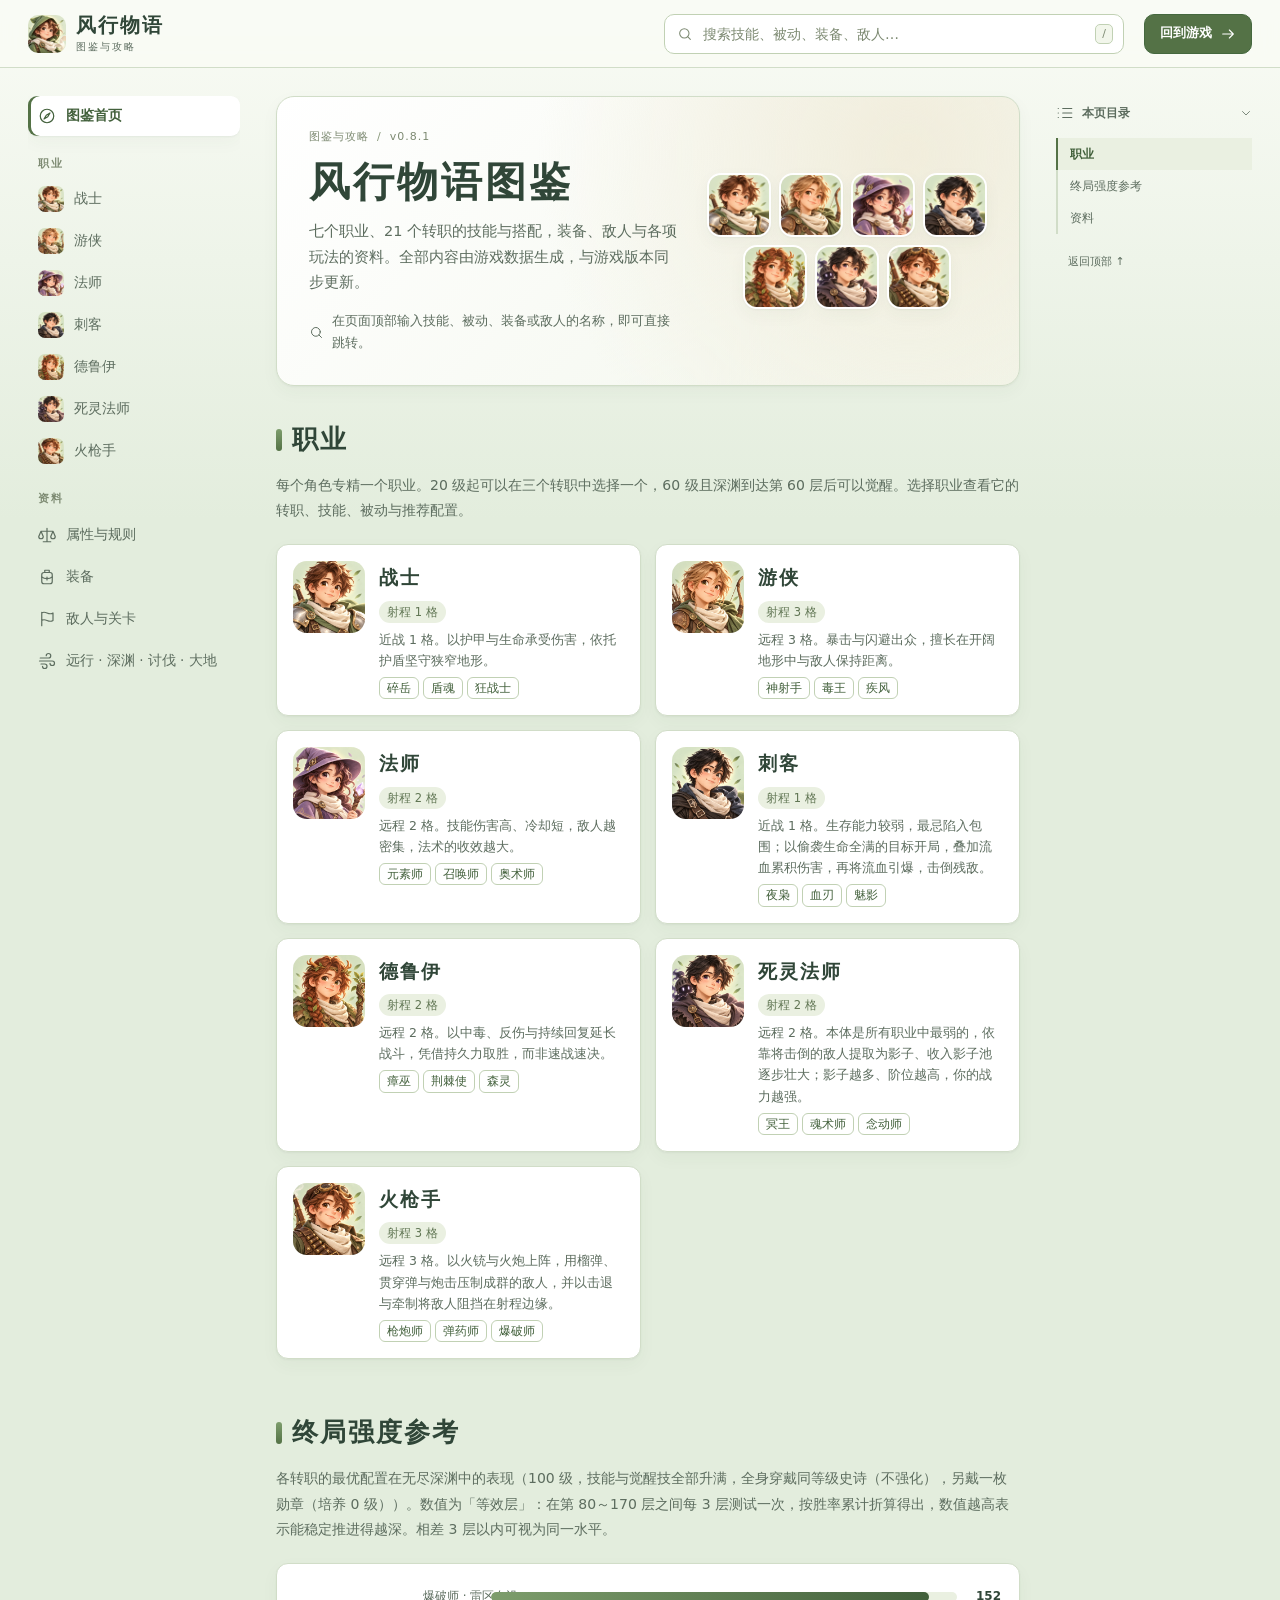
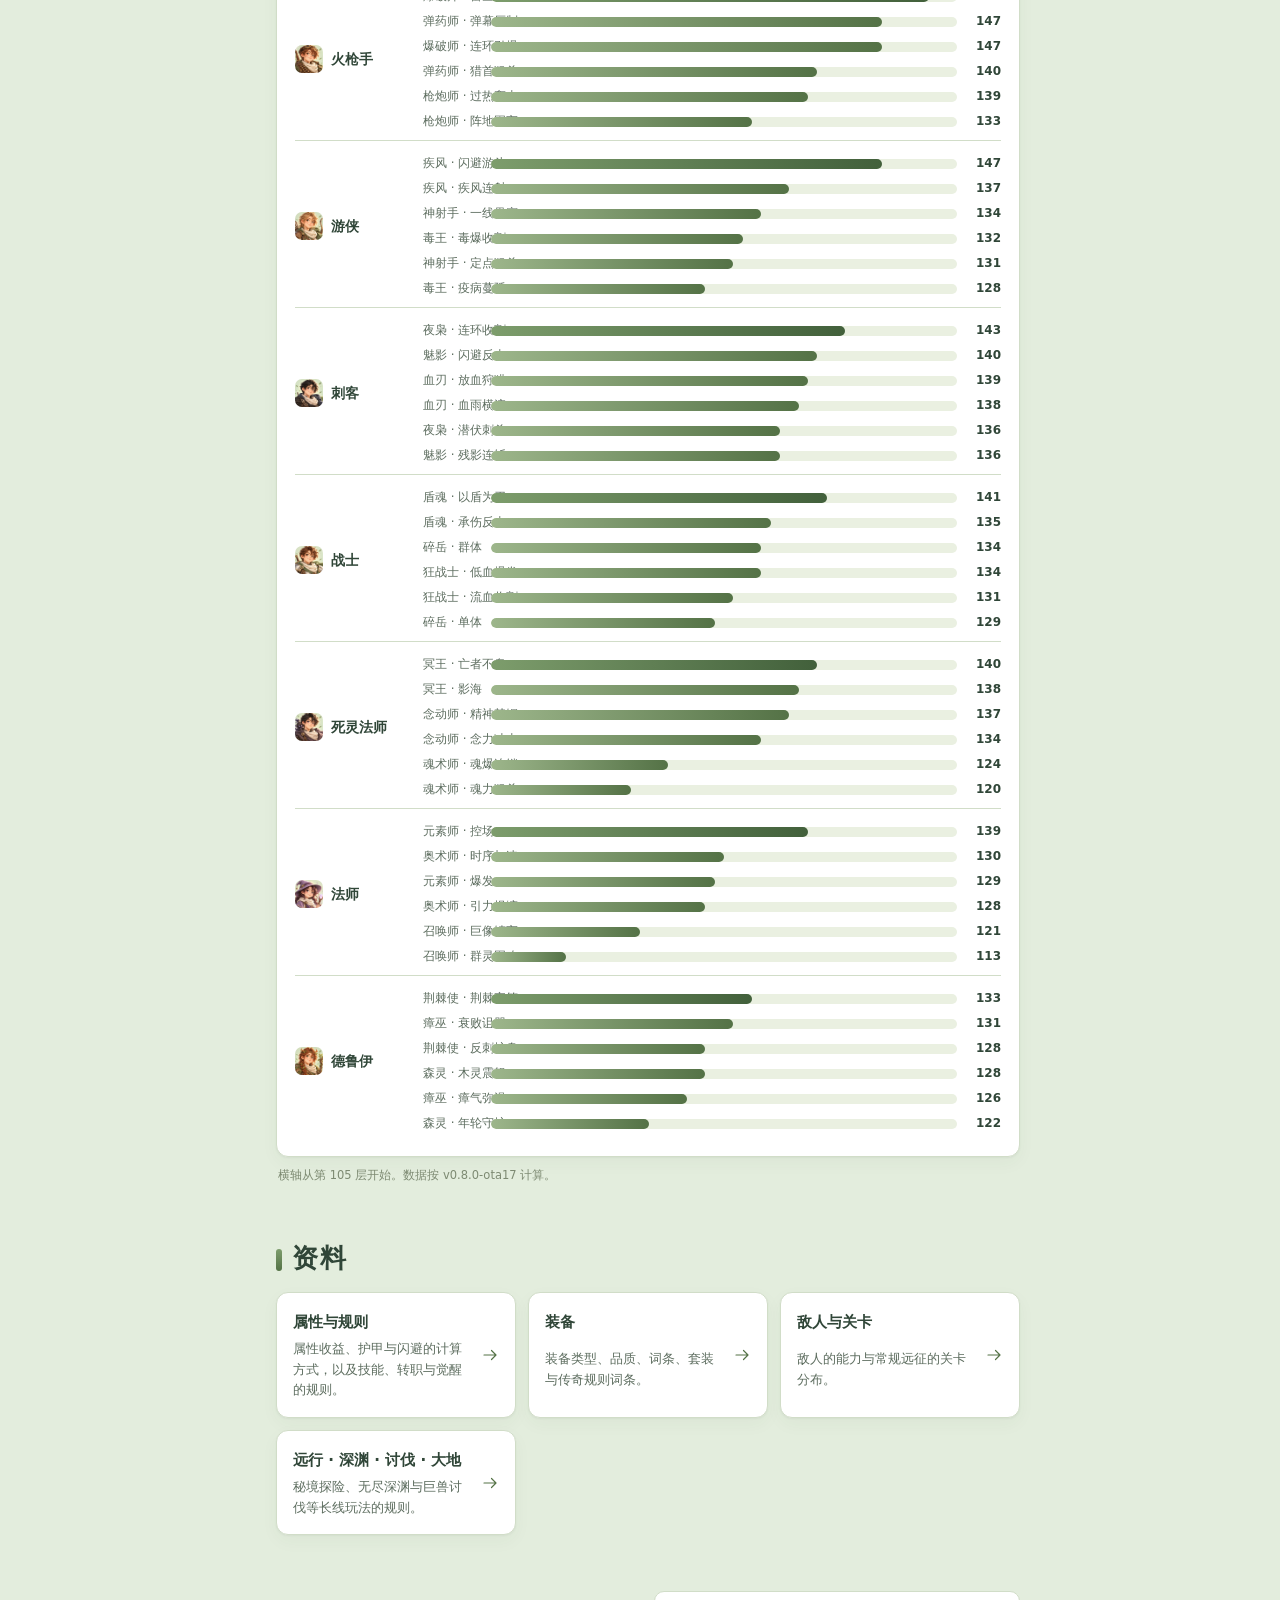
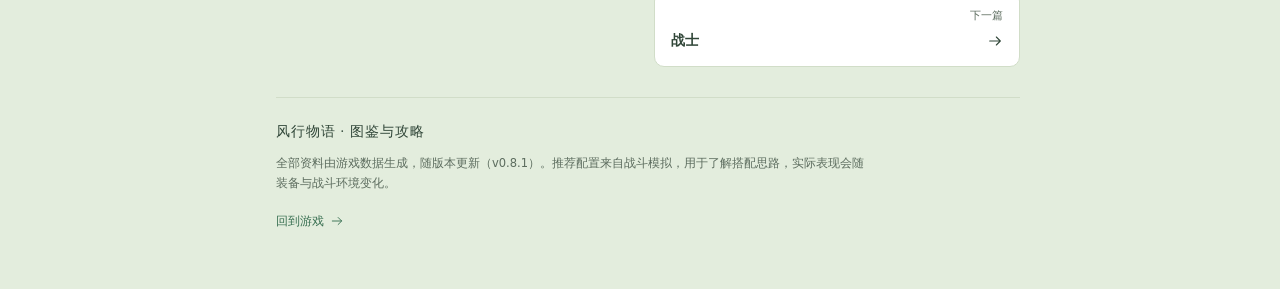
==== commit a38cc118: "web: 0.8.1 (a1b9171)" ====
--- a/guide/index.html
+++ b/guide/index.html
@@ -509,7 +509,7 @@
   <main class="guide-main" id="guide-content" tabindex="-1">
     <header class="home-hero">
 <div class="home-hero-text">
-<p class="eyebrow">图鉴与攻略 <span>/</span> v0.8.0-ota17</p>
+<p class="eyebrow">图鉴与攻略 <span>/</span> v0.8.1</p>
 <h1>风行物语图鉴</h1>
 <p class="page-description">七个职业、21 个转职的技能与搭配，装备、敌人与各项玩法的资料。全部内容由游戏数据生成，与游戏版本同步更新。</p>
 <p class="home-hint"><svg width="15" height="15" viewBox="0 0 24 24" fill="none" stroke="currentColor" stroke-width="1.6" stroke-linecap="round" stroke-linejoin="round" aria-hidden="true"><circle cx="11" cy="11" r="7"/><path d="m20 20-4-4"/></svg>在页面顶部输入技能、被动、装备或敌人的名称，即可直接跳转。</p>
@@ -615,7 +615,7 @@
 <h2 id="section-资料" tabindex="-1">资料</h2>
 <div class="ref-grid"><a class="ref-card" href="rules.html"><strong>属性与规则</strong><span>属性收益、护甲与闪避的计算方式，以及技能、转职与觉醒的规则。</span><svg width="18" height="18" viewBox="0 0 24 24" fill="none" stroke="currentColor" stroke-width="1.6" stroke-linecap="round" stroke-linejoin="round" aria-hidden="true"><path d="M4 12h16m-6-6 6 6-6 6"/></svg></a><a class="ref-card" href="gear.html"><strong>装备</strong><span>装备类型、品质、词条、套装与传奇规则词条。</span><svg width="18" height="18" viewBox="0 0 24 24" fill="none" stroke="currentColor" stroke-width="1.6" stroke-linecap="round" stroke-linejoin="round" aria-hidden="true"><path d="M4 12h16m-6-6 6 6-6 6"/></svg></a><a class="ref-card" href="enemies.html"><strong>敌人与关卡</strong><span>敌人的能力与常规远征的关卡分布。</span><svg width="18" height="18" viewBox="0 0 24 24" fill="none" stroke="currentColor" stroke-width="1.6" stroke-linecap="round" stroke-linejoin="round" aria-hidden="true"><path d="M4 12h16m-6-6 6 6-6 6"/></svg></a><a class="ref-card" href="endgame.html"><strong>远行 · 深渊 · 讨伐 · 大地</strong><span>秘境探险、无尽深渊与巨兽讨伐等长线玩法的规则。</span><svg width="18" height="18" viewBox="0 0 24 24" fill="none" stroke="currentColor" stroke-width="1.6" stroke-linecap="round" stroke-linejoin="round" aria-hidden="true"><path d="M4 12h16m-6-6 6 6-6 6"/></svg></a></div></article>
     <nav class="page-pagination" aria-label="相邻页面"><span></span><a class="next" href="class-warrior.html"><small>下一篇</small><span>战士<svg width="16" height="16" viewBox="0 0 24 24" fill="none" stroke="currentColor" stroke-width="1.6" stroke-linecap="round" stroke-linejoin="round" aria-hidden="true"><path d="M4 12h16m-6-6 6 6-6 6"/></svg></span></a></nav>
-    <footer class="site-footer"><span>风行物语 · 图鉴与攻略</span><p>全部资料由游戏数据生成，随版本更新（v0.8.0-ota17）。推荐配置来自战斗模拟，用于了解搭配思路，实际表现会随装备与战斗环境变化。</p><a href="../">回到游戏<svg width="14" height="14" viewBox="0 0 24 24" fill="none" stroke="currentColor" stroke-width="1.6" stroke-linecap="round" stroke-linejoin="round" aria-hidden="true"><path d="M4 12h16m-6-6 6 6-6 6"/></svg></a></footer>
+    <footer class="site-footer"><span>风行物语 · 图鉴与攻略</span><p>全部资料由游戏数据生成，随版本更新（v0.8.1）。推荐配置来自战斗模拟，用于了解搭配思路，实际表现会随装备与战斗环境变化。</p><a href="../">回到游戏<svg width="14" height="14" viewBox="0 0 24 24" fill="none" stroke="currentColor" stroke-width="1.6" stroke-linecap="round" stroke-linejoin="round" aria-hidden="true"><path d="M4 12h16m-6-6 6 6-6 6"/></svg></a></footer>
   </main>
 </div>
 <script src="search-index.js" defer></script>
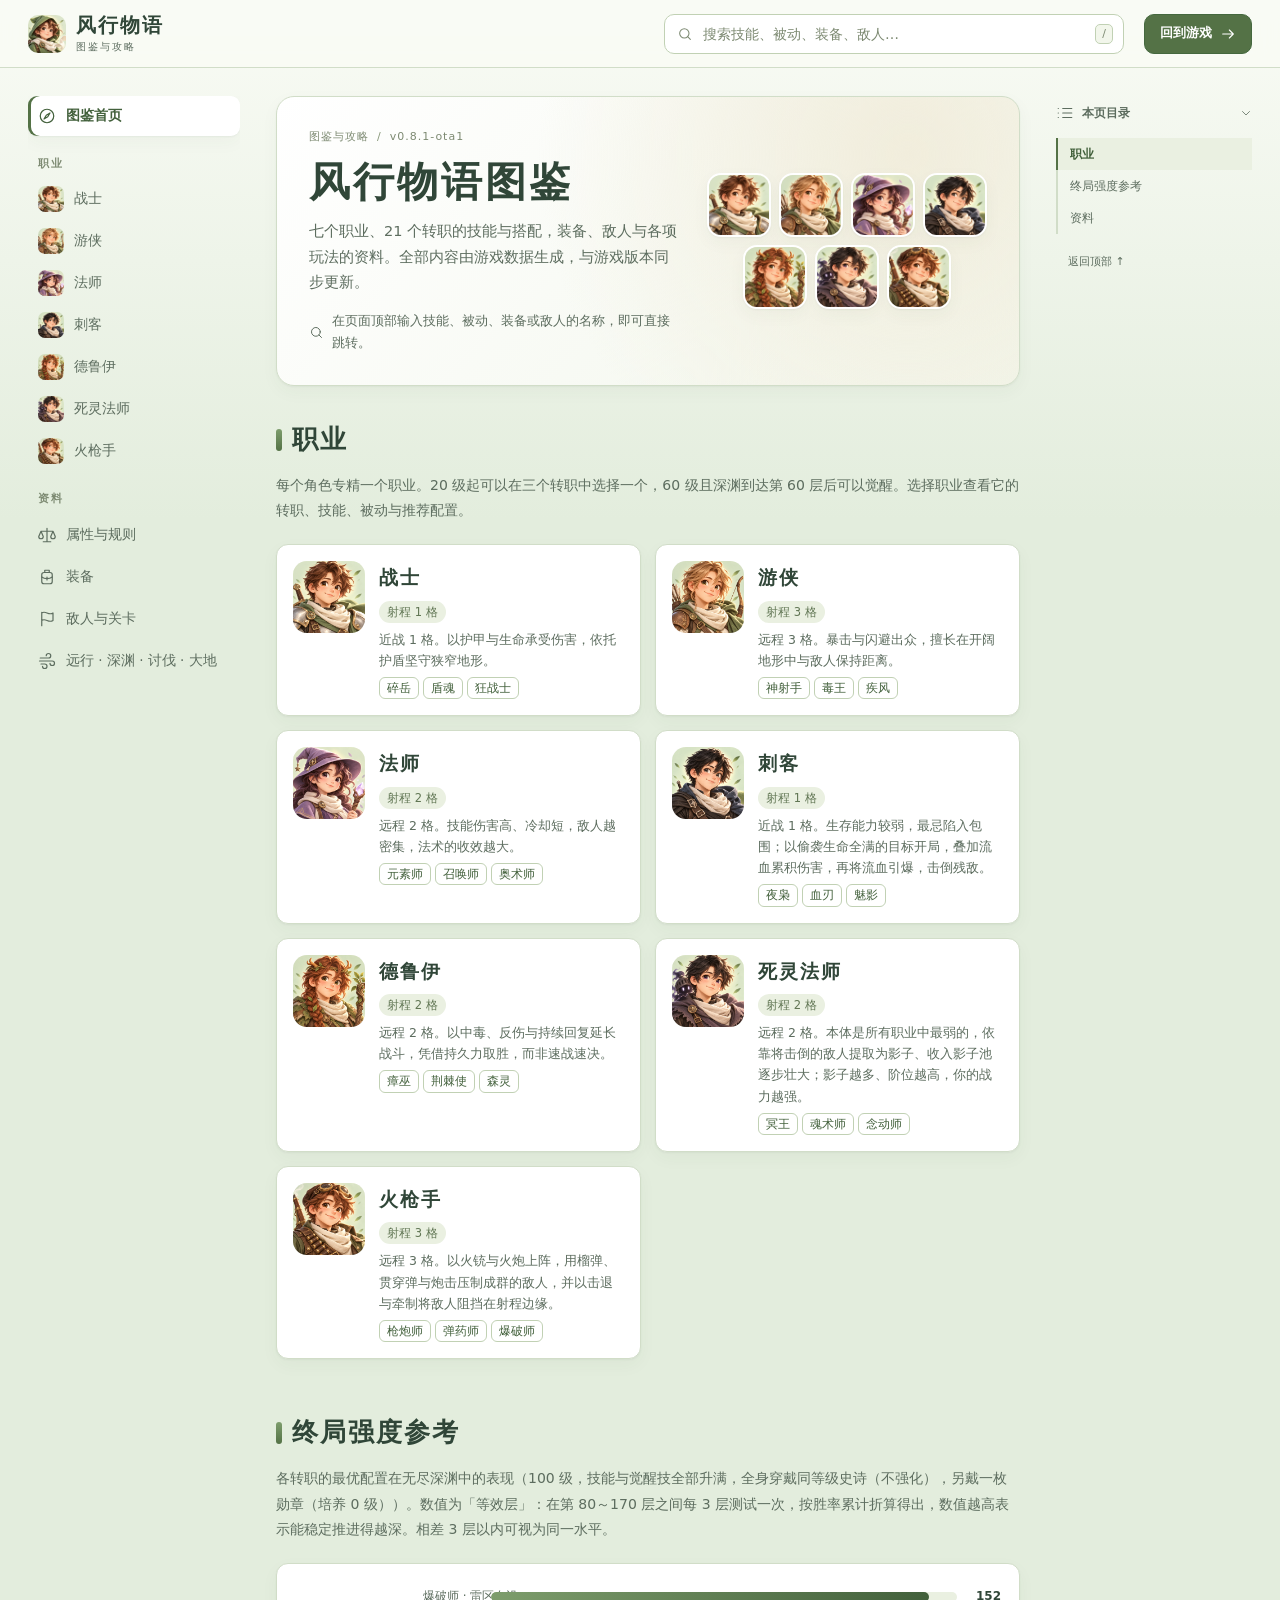
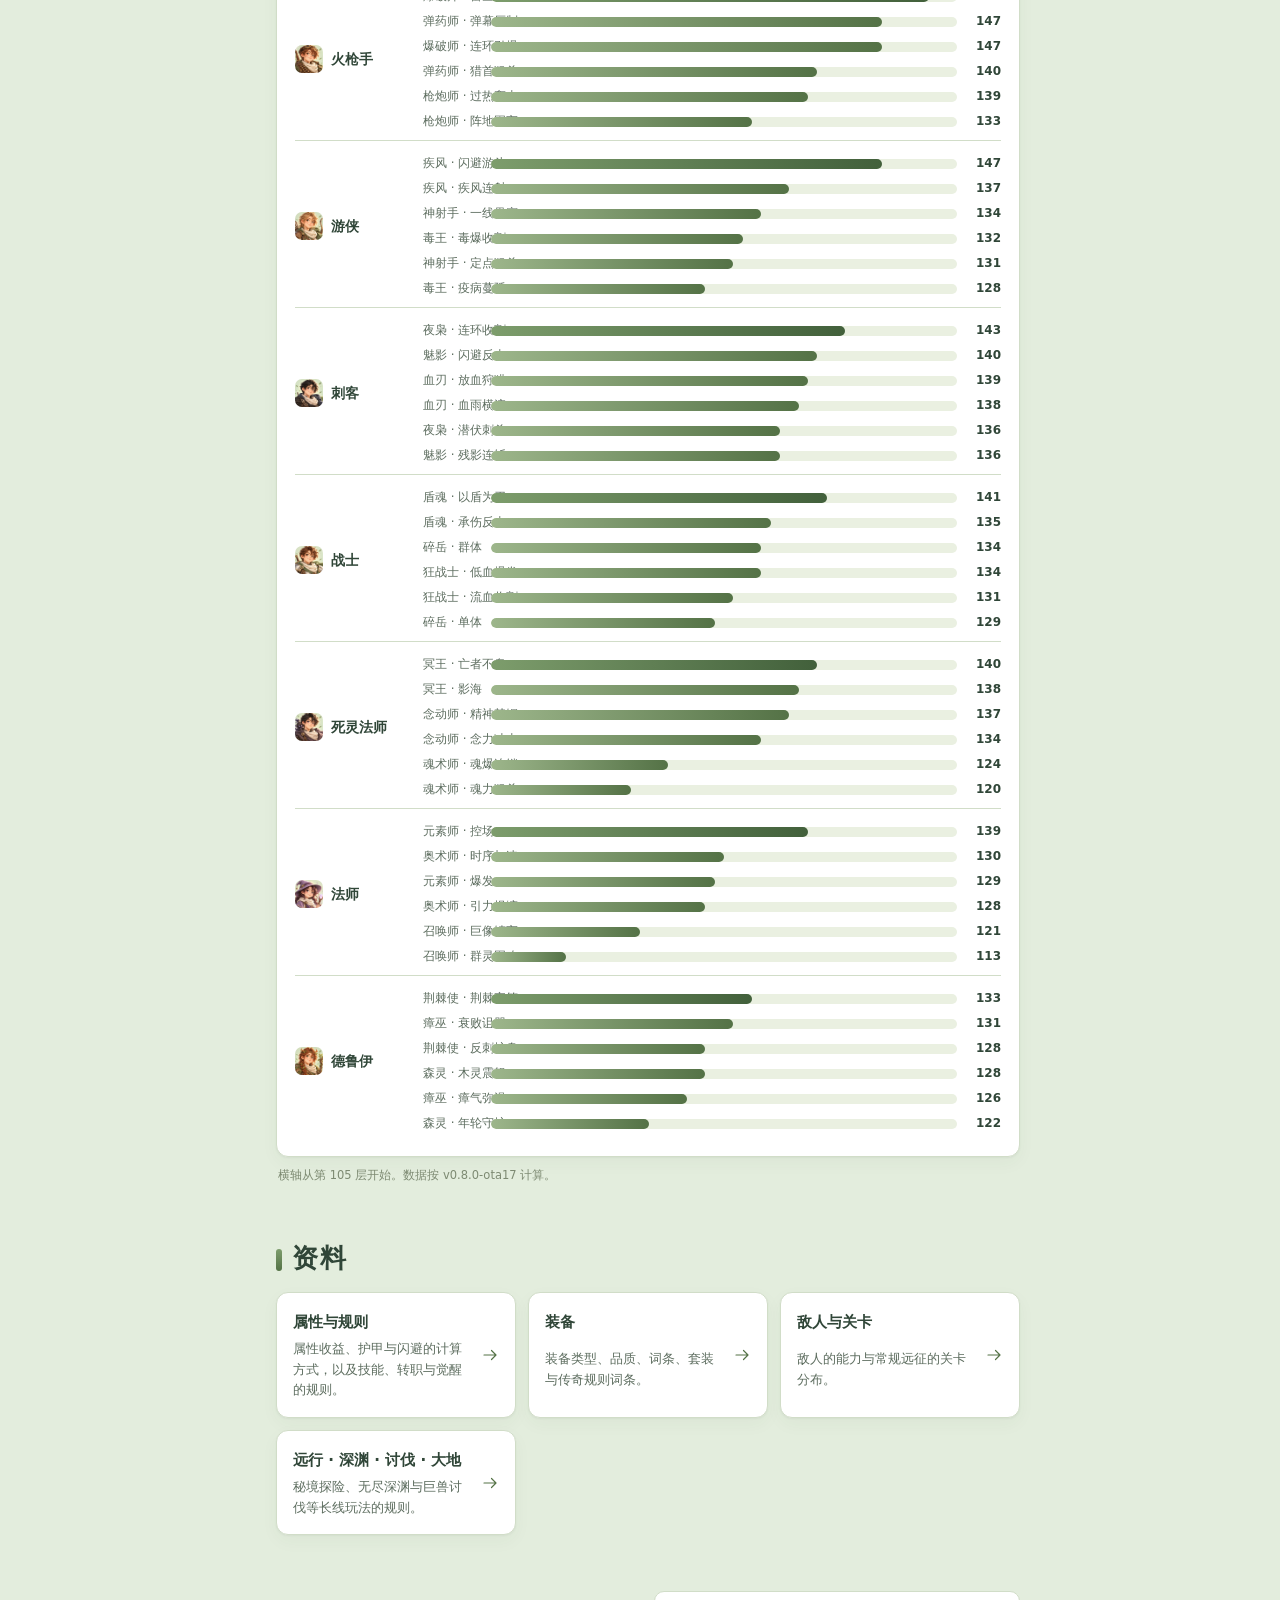
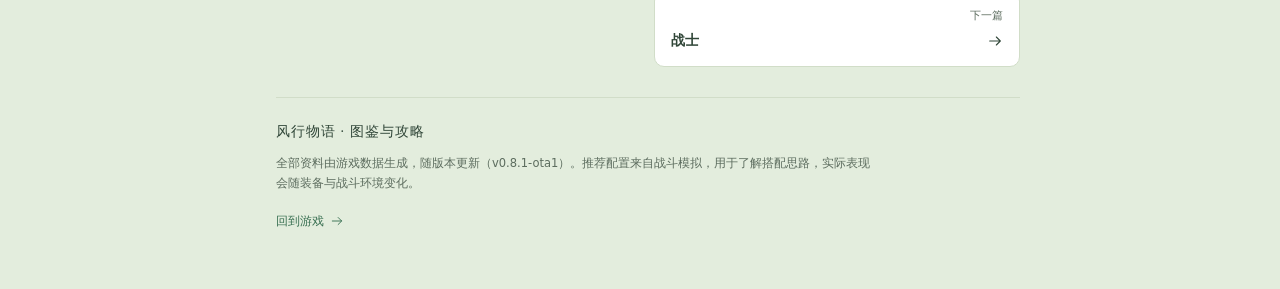
==== commit 7a1f1a27: "web: 0.8.1-ota1 (426a6ac)" ====
--- a/guide/index.html
+++ b/guide/index.html
@@ -509,7 +509,7 @@
   <main class="guide-main" id="guide-content" tabindex="-1">
     <header class="home-hero">
 <div class="home-hero-text">
-<p class="eyebrow">图鉴与攻略 <span>/</span> v0.8.1</p>
+<p class="eyebrow">图鉴与攻略 <span>/</span> v0.8.1-ota1</p>
 <h1>风行物语图鉴</h1>
 <p class="page-description">七个职业、21 个转职的技能与搭配，装备、敌人与各项玩法的资料。全部内容由游戏数据生成，与游戏版本同步更新。</p>
 <p class="home-hint"><svg width="15" height="15" viewBox="0 0 24 24" fill="none" stroke="currentColor" stroke-width="1.6" stroke-linecap="round" stroke-linejoin="round" aria-hidden="true"><circle cx="11" cy="11" r="7"/><path d="m20 20-4-4"/></svg>在页面顶部输入技能、被动、装备或敌人的名称，即可直接跳转。</p>
@@ -615,7 +615,7 @@
 <h2 id="section-资料" tabindex="-1">资料</h2>
 <div class="ref-grid"><a class="ref-card" href="rules.html"><strong>属性与规则</strong><span>属性收益、护甲与闪避的计算方式，以及技能、转职与觉醒的规则。</span><svg width="18" height="18" viewBox="0 0 24 24" fill="none" stroke="currentColor" stroke-width="1.6" stroke-linecap="round" stroke-linejoin="round" aria-hidden="true"><path d="M4 12h16m-6-6 6 6-6 6"/></svg></a><a class="ref-card" href="gear.html"><strong>装备</strong><span>装备类型、品质、词条、套装与传奇规则词条。</span><svg width="18" height="18" viewBox="0 0 24 24" fill="none" stroke="currentColor" stroke-width="1.6" stroke-linecap="round" stroke-linejoin="round" aria-hidden="true"><path d="M4 12h16m-6-6 6 6-6 6"/></svg></a><a class="ref-card" href="enemies.html"><strong>敌人与关卡</strong><span>敌人的能力与常规远征的关卡分布。</span><svg width="18" height="18" viewBox="0 0 24 24" fill="none" stroke="currentColor" stroke-width="1.6" stroke-linecap="round" stroke-linejoin="round" aria-hidden="true"><path d="M4 12h16m-6-6 6 6-6 6"/></svg></a><a class="ref-card" href="endgame.html"><strong>远行 · 深渊 · 讨伐 · 大地</strong><span>秘境探险、无尽深渊与巨兽讨伐等长线玩法的规则。</span><svg width="18" height="18" viewBox="0 0 24 24" fill="none" stroke="currentColor" stroke-width="1.6" stroke-linecap="round" stroke-linejoin="round" aria-hidden="true"><path d="M4 12h16m-6-6 6 6-6 6"/></svg></a></div></article>
     <nav class="page-pagination" aria-label="相邻页面"><span></span><a class="next" href="class-warrior.html"><small>下一篇</small><span>战士<svg width="16" height="16" viewBox="0 0 24 24" fill="none" stroke="currentColor" stroke-width="1.6" stroke-linecap="round" stroke-linejoin="round" aria-hidden="true"><path d="M4 12h16m-6-6 6 6-6 6"/></svg></span></a></nav>
-    <footer class="site-footer"><span>风行物语 · 图鉴与攻略</span><p>全部资料由游戏数据生成，随版本更新（v0.8.1）。推荐配置来自战斗模拟，用于了解搭配思路，实际表现会随装备与战斗环境变化。</p><a href="../">回到游戏<svg width="14" height="14" viewBox="0 0 24 24" fill="none" stroke="currentColor" stroke-width="1.6" stroke-linecap="round" stroke-linejoin="round" aria-hidden="true"><path d="M4 12h16m-6-6 6 6-6 6"/></svg></a></footer>
+    <footer class="site-footer"><span>风行物语 · 图鉴与攻略</span><p>全部资料由游戏数据生成，随版本更新（v0.8.1-ota1）。推荐配置来自战斗模拟，用于了解搭配思路，实际表现会随装备与战斗环境变化。</p><a href="../">回到游戏<svg width="14" height="14" viewBox="0 0 24 24" fill="none" stroke="currentColor" stroke-width="1.6" stroke-linecap="round" stroke-linejoin="round" aria-hidden="true"><path d="M4 12h16m-6-6 6 6-6 6"/></svg></a></footer>
   </main>
 </div>
 <script src="search-index.js" defer></script>
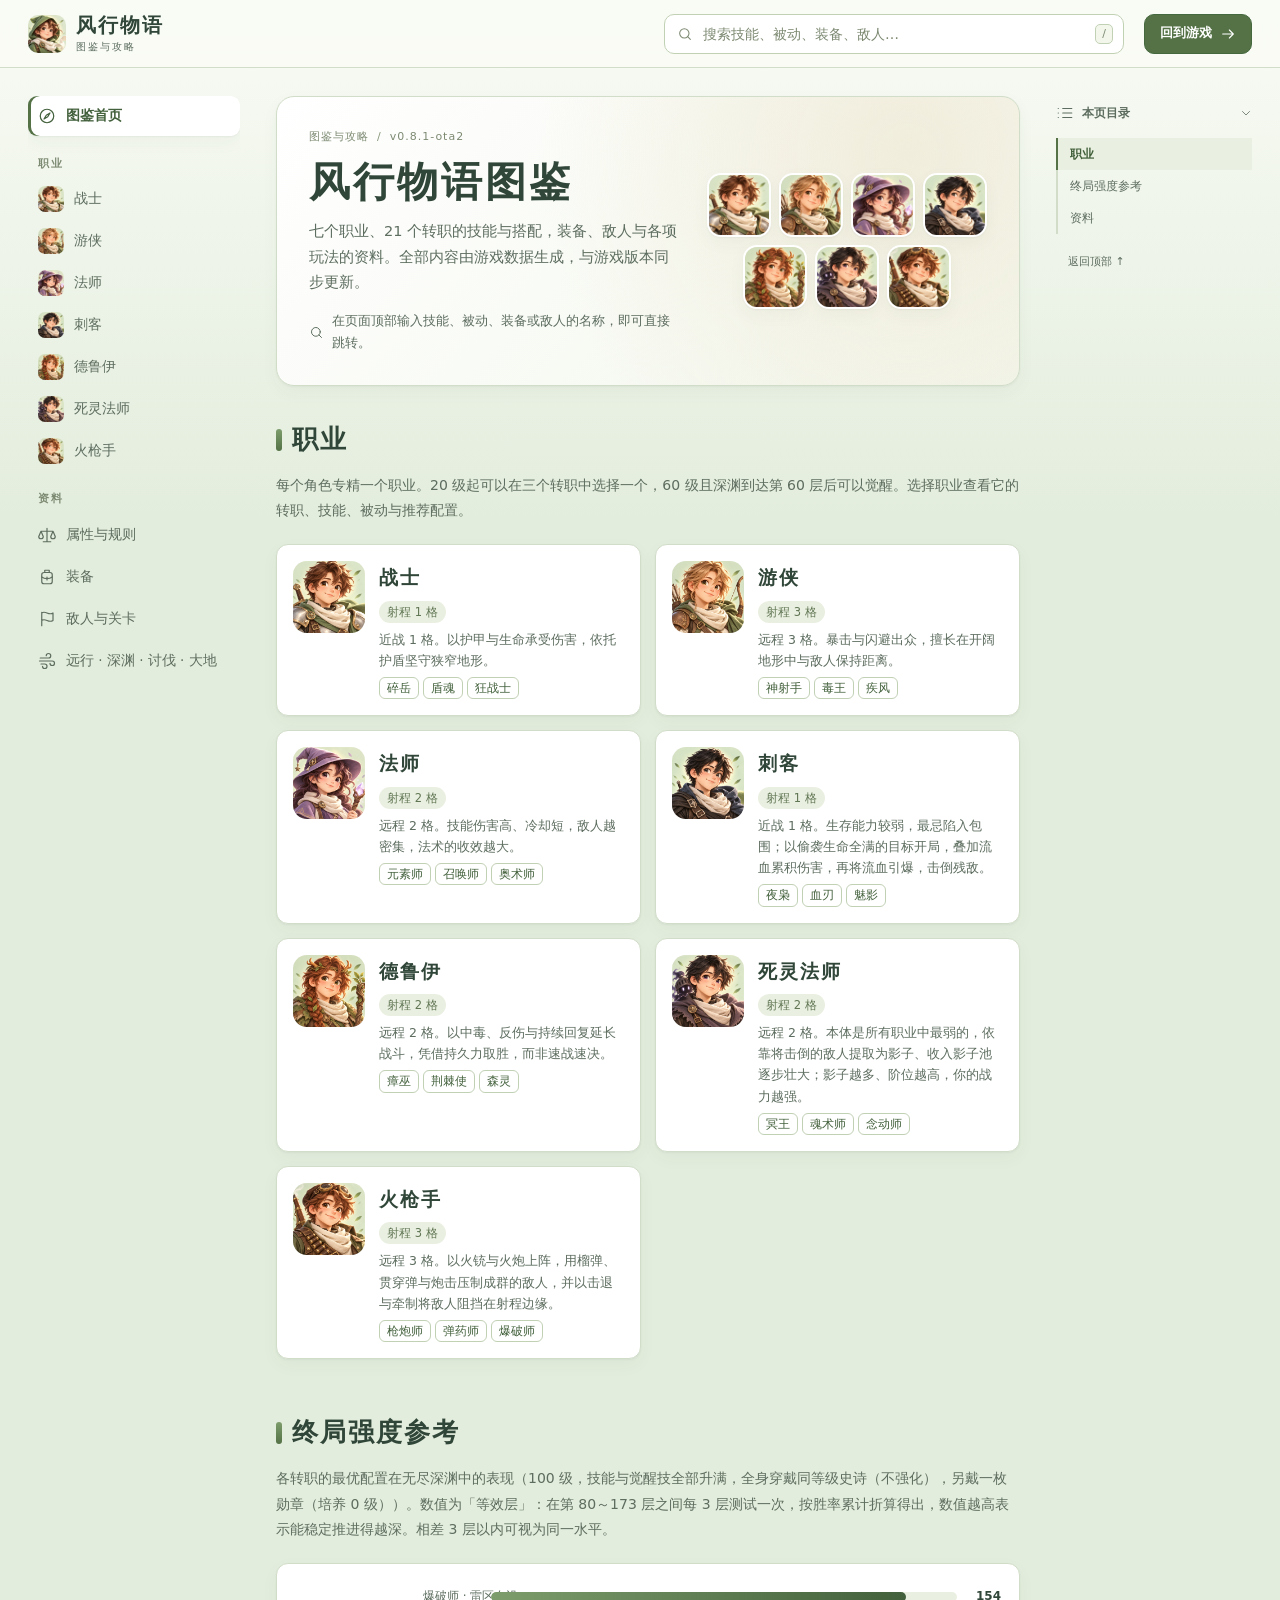
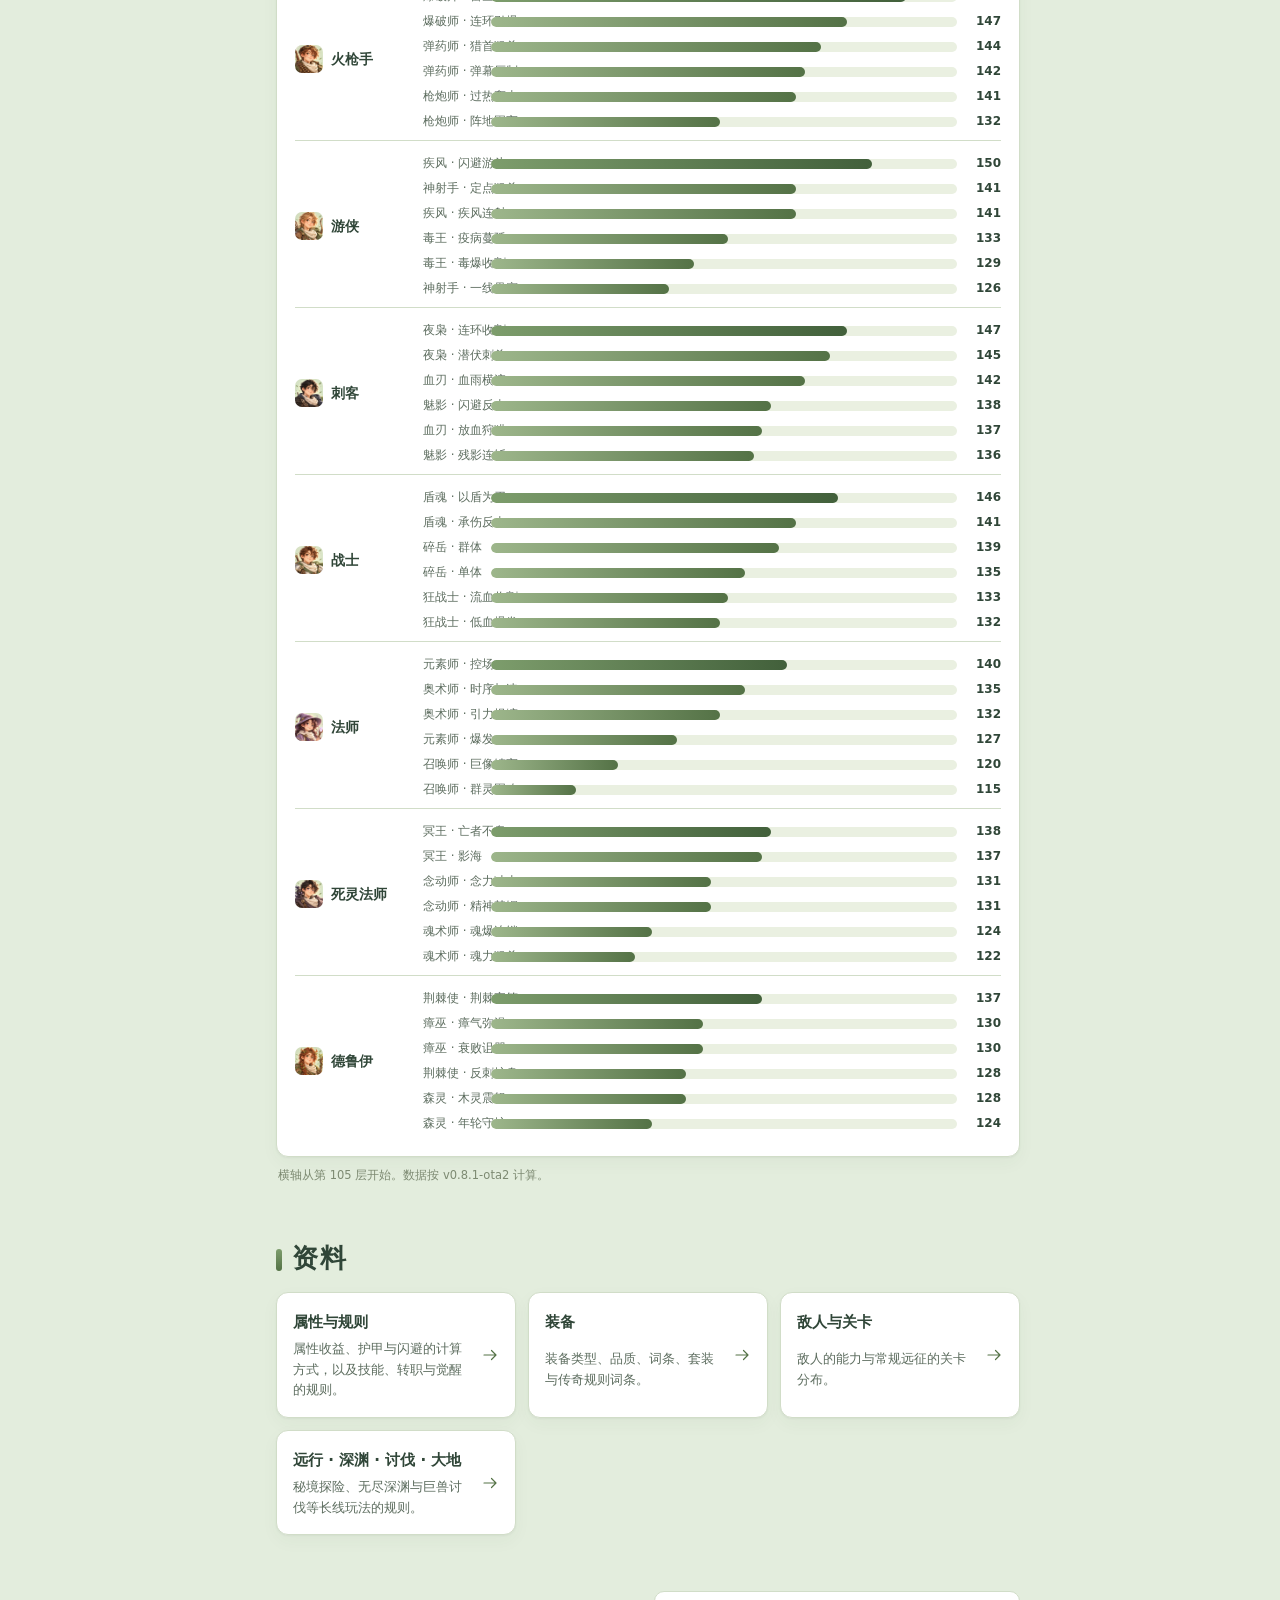
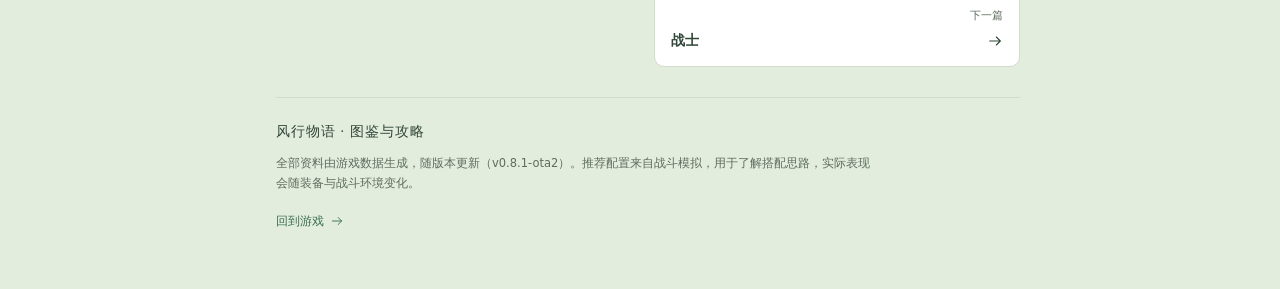
==== commit 7890ba43: "web: 0.8.1-ota2 (f6450c0)" ====
--- a/guide/index.html
+++ b/guide/index.html
@@ -509,7 +509,7 @@
   <main class="guide-main" id="guide-content" tabindex="-1">
     <header class="home-hero">
 <div class="home-hero-text">
-<p class="eyebrow">图鉴与攻略 <span>/</span> v0.8.1-ota1</p>
+<p class="eyebrow">图鉴与攻略 <span>/</span> v0.8.1-ota2</p>
 <h1>风行物语图鉴</h1>
 <p class="page-description">七个职业、21 个转职的技能与搭配，装备、敌人与各项玩法的资料。全部内容由游戏数据生成，与游戏版本同步更新。</p>
 <p class="home-hint"><svg width="15" height="15" viewBox="0 0 24 24" fill="none" stroke="currentColor" stroke-width="1.6" stroke-linecap="round" stroke-linejoin="round" aria-hidden="true"><circle cx="11" cy="11" r="7"/><path d="m20 20-4-4"/></svg>在页面顶部输入技能、被动、装备或敌人的名称，即可直接跳转。</p>
@@ -582,40 +582,40 @@
 </span>
 </a></div>
 <h2 id="strength" tabindex="-1">终局强度参考</h2>
-<p class="lead">各转职的最优配置在无尽深渊中的表现（100 级，技能与觉醒技全部升满，全身穿戴同等级史诗（不强化），另戴一枚勋章（培养 0 级））。数值为「等效层」：在第 80～170 层之间每 3 层测试一次，按胜率累计折算得出，数值越高表示能稳定推进得越深。相差 3 层以内可视为同一水平。</p>
+<p class="lead">各转职的最优配置在无尽深渊中的表现（100 级，技能与觉醒技全部升满，全身穿戴同等级史诗（不强化），另戴一枚勋章（培养 0 级））。数值为「等效层」：在第 80～173 层之间每 3 层测试一次，按胜率累计折算得出，数值越高表示能稳定推进得越深。相差 3 层以内可视为同一水平。</p>
 <div class="strength-chart" role="img" aria-label="各转职终局强度对比"><div class="strength-group">
 <a class="strength-class" href="class-gunner.html#builds"><img src="../portraits/gunner.png" alt="" width="28" height="28" loading="lazy" /><span>火枪手</span></a>
-<ul class="strength-bars"><li><span class="strength-label">爆破师 · 雷区布设</span><span class="strength-track"><span class="strength-fill" style="width:94.0%"></span></span><span class="strength-value">152</span></li><li><span class="strength-label">弹药师 · 弹幕压制</span><span class="strength-track"><span class="strength-fill" style="width:84.0%"></span></span><span class="strength-value">147</span></li><li><span class="strength-label">爆破师 · 连环引爆</span><span class="strength-track"><span class="strength-fill" style="width:84.0%"></span></span><span class="strength-value">147</span></li><li><span class="strength-label">弹药师 · 猎首狙杀</span><span class="strength-track"><span class="strength-fill" style="width:70.0%"></span></span><span class="strength-value">140</span></li><li><span class="strength-label">枪炮师 · 过热轰击</span><span class="strength-track"><span class="strength-fill" style="width:68.0%"></span></span><span class="strength-value">139</span></li><li><span class="strength-label">枪炮师 · 阵地固守</span><span class="strength-track"><span class="strength-fill" style="width:56.0%"></span></span><span class="strength-value">133</span></li></ul>
+<ul class="strength-bars"><li><span class="strength-label">爆破师 · 雷区布设</span><span class="strength-track"><span class="strength-fill" style="width:89.1%"></span></span><span class="strength-value">154</span></li><li><span class="strength-label">爆破师 · 连环引爆</span><span class="strength-track"><span class="strength-fill" style="width:76.4%"></span></span><span class="strength-value">147</span></li><li><span class="strength-label">弹药师 · 猎首狙杀</span><span class="strength-track"><span class="strength-fill" style="width:70.9%"></span></span><span class="strength-value">144</span></li><li><span class="strength-label">弹药师 · 弹幕压制</span><span class="strength-track"><span class="strength-fill" style="width:67.3%"></span></span><span class="strength-value">142</span></li><li><span class="strength-label">枪炮师 · 过热轰击</span><span class="strength-track"><span class="strength-fill" style="width:65.5%"></span></span><span class="strength-value">141</span></li><li><span class="strength-label">枪炮师 · 阵地固守</span><span class="strength-track"><span class="strength-fill" style="width:49.1%"></span></span><span class="strength-value">132</span></li></ul>
 </div>
 <div class="strength-group">
 <a class="strength-class" href="class-ranger.html#builds"><img src="../portraits/ranger.png" alt="" width="28" height="28" loading="lazy" /><span>游侠</span></a>
-<ul class="strength-bars"><li><span class="strength-label">疾风 · 闪避游斗</span><span class="strength-track"><span class="strength-fill" style="width:84.0%"></span></span><span class="strength-value">147</span></li><li><span class="strength-label">疾风 · 疾风连射</span><span class="strength-track"><span class="strength-fill" style="width:64.0%"></span></span><span class="strength-value">137</span></li><li><span class="strength-label">神射手 · 一线贯穿</span><span class="strength-track"><span class="strength-fill" style="width:58.0%"></span></span><span class="strength-value">134</span></li><li><span class="strength-label">毒王 · 毒爆收割</span><span class="strength-track"><span class="strength-fill" style="width:54.0%"></span></span><span class="strength-value">132</span></li><li><span class="strength-label">神射手 · 定点狙杀</span><span class="strength-track"><span class="strength-fill" style="width:52.0%"></span></span><span class="strength-value">131</span></li><li><span class="strength-label">毒王 · 疫病蔓延</span><span class="strength-track"><span class="strength-fill" style="width:46.0%"></span></span><span class="strength-value">128</span></li></ul>
+<ul class="strength-bars"><li><span class="strength-label">疾风 · 闪避游斗</span><span class="strength-track"><span class="strength-fill" style="width:81.8%"></span></span><span class="strength-value">150</span></li><li><span class="strength-label">神射手 · 定点狙杀</span><span class="strength-track"><span class="strength-fill" style="width:65.5%"></span></span><span class="strength-value">141</span></li><li><span class="strength-label">疾风 · 疾风连射</span><span class="strength-track"><span class="strength-fill" style="width:65.5%"></span></span><span class="strength-value">141</span></li><li><span class="strength-label">毒王 · 疫病蔓延</span><span class="strength-track"><span class="strength-fill" style="width:50.9%"></span></span><span class="strength-value">133</span></li><li><span class="strength-label">毒王 · 毒爆收割</span><span class="strength-track"><span class="strength-fill" style="width:43.6%"></span></span><span class="strength-value">129</span></li><li><span class="strength-label">神射手 · 一线贯穿</span><span class="strength-track"><span class="strength-fill" style="width:38.2%"></span></span><span class="strength-value">126</span></li></ul>
 </div>
 <div class="strength-group">
 <a class="strength-class" href="class-assassin.html#builds"><img src="../portraits/assassin.png" alt="" width="28" height="28" loading="lazy" /><span>刺客</span></a>
-<ul class="strength-bars"><li><span class="strength-label">夜枭 · 连环收割</span><span class="strength-track"><span class="strength-fill" style="width:76.0%"></span></span><span class="strength-value">143</span></li><li><span class="strength-label">魅影 · 闪避反击</span><span class="strength-track"><span class="strength-fill" style="width:70.0%"></span></span><span class="strength-value">140</span></li><li><span class="strength-label">血刃 · 放血狩猎</span><span class="strength-track"><span class="strength-fill" style="width:68.0%"></span></span><span class="strength-value">139</span></li><li><span class="strength-label">血刃 · 血雨横流</span><span class="strength-track"><span class="strength-fill" style="width:66.0%"></span></span><span class="strength-value">138</span></li><li><span class="strength-label">夜枭 · 潜伏刺杀</span><span class="strength-track"><span class="strength-fill" style="width:62.0%"></span></span><span class="strength-value">136</span></li><li><span class="strength-label">魅影 · 残影连斩</span><span class="strength-track"><span class="strength-fill" style="width:62.0%"></span></span><span class="strength-value">136</span></li></ul>
+<ul class="strength-bars"><li><span class="strength-label">夜枭 · 连环收割</span><span class="strength-track"><span class="strength-fill" style="width:76.4%"></span></span><span class="strength-value">147</span></li><li><span class="strength-label">夜枭 · 潜伏刺杀</span><span class="strength-track"><span class="strength-fill" style="width:72.7%"></span></span><span class="strength-value">145</span></li><li><span class="strength-label">血刃 · 血雨横流</span><span class="strength-track"><span class="strength-fill" style="width:67.3%"></span></span><span class="strength-value">142</span></li><li><span class="strength-label">魅影 · 闪避反击</span><span class="strength-track"><span class="strength-fill" style="width:60.0%"></span></span><span class="strength-value">138</span></li><li><span class="strength-label">血刃 · 放血狩猎</span><span class="strength-track"><span class="strength-fill" style="width:58.2%"></span></span><span class="strength-value">137</span></li><li><span class="strength-label">魅影 · 残影连斩</span><span class="strength-track"><span class="strength-fill" style="width:56.4%"></span></span><span class="strength-value">136</span></li></ul>
 </div>
 <div class="strength-group">
 <a class="strength-class" href="class-warrior.html#builds"><img src="../portraits/warrior.png" alt="" width="28" height="28" loading="lazy" /><span>战士</span></a>
-<ul class="strength-bars"><li><span class="strength-label">盾魂 · 以盾为刃</span><span class="strength-track"><span class="strength-fill" style="width:72.0%"></span></span><span class="strength-value">141</span></li><li><span class="strength-label">盾魂 · 承伤反击</span><span class="strength-track"><span class="strength-fill" style="width:60.0%"></span></span><span class="strength-value">135</span></li><li><span class="strength-label">碎岳 · 群体</span><span class="strength-track"><span class="strength-fill" style="width:58.0%"></span></span><span class="strength-value">134</span></li><li><span class="strength-label">狂战士 · 低血爆发</span><span class="strength-track"><span class="strength-fill" style="width:58.0%"></span></span><span class="strength-value">134</span></li><li><span class="strength-label">狂战士 · 流血收割</span><span class="strength-track"><span class="strength-fill" style="width:52.0%"></span></span><span class="strength-value">131</span></li><li><span class="strength-label">碎岳 · 单体</span><span class="strength-track"><span class="strength-fill" style="width:48.0%"></span></span><span class="strength-value">129</span></li></ul>
+<ul class="strength-bars"><li><span class="strength-label">盾魂 · 以盾为刃</span><span class="strength-track"><span class="strength-fill" style="width:74.5%"></span></span><span class="strength-value">146</span></li><li><span class="strength-label">盾魂 · 承伤反击</span><span class="strength-track"><span class="strength-fill" style="width:65.5%"></span></span><span class="strength-value">141</span></li><li><span class="strength-label">碎岳 · 群体</span><span class="strength-track"><span class="strength-fill" style="width:61.8%"></span></span><span class="strength-value">139</span></li><li><span class="strength-label">碎岳 · 单体</span><span class="strength-track"><span class="strength-fill" style="width:54.5%"></span></span><span class="strength-value">135</span></li><li><span class="strength-label">狂战士 · 流血收割</span><span class="strength-track"><span class="strength-fill" style="width:50.9%"></span></span><span class="strength-value">133</span></li><li><span class="strength-label">狂战士 · 低血爆发</span><span class="strength-track"><span class="strength-fill" style="width:49.1%"></span></span><span class="strength-value">132</span></li></ul>
+</div>
+<div class="strength-group">
+<a class="strength-class" href="class-mage.html#builds"><img src="../portraits/mage.png" alt="" width="28" height="28" loading="lazy" /><span>法师</span></a>
+<ul class="strength-bars"><li><span class="strength-label">元素师 · 控场</span><span class="strength-track"><span class="strength-fill" style="width:63.6%"></span></span><span class="strength-value">140</span></li><li><span class="strength-label">奥术师 · 时序加速</span><span class="strength-track"><span class="strength-fill" style="width:54.5%"></span></span><span class="strength-value">135</span></li><li><span class="strength-label">奥术师 · 引力坍缩</span><span class="strength-track"><span class="strength-fill" style="width:49.1%"></span></span><span class="strength-value">132</span></li><li><span class="strength-label">元素师 · 爆发</span><span class="strength-track"><span class="strength-fill" style="width:40.0%"></span></span><span class="strength-value">127</span></li><li><span class="strength-label">召唤师 · 巨像镇守</span><span class="strength-track"><span class="strength-fill" style="width:27.3%"></span></span><span class="strength-value">120</span></li><li><span class="strength-label">召唤师 · 群灵围攻</span><span class="strength-track"><span class="strength-fill" style="width:18.2%"></span></span><span class="strength-value">115</span></li></ul>
 </div>
 <div class="strength-group">
 <a class="strength-class" href="class-necromancer.html#builds"><img src="../portraits/necromancer.png" alt="" width="28" height="28" loading="lazy" /><span>死灵法师</span></a>
-<ul class="strength-bars"><li><span class="strength-label">冥王 · 亡者不息</span><span class="strength-track"><span class="strength-fill" style="width:70.0%"></span></span><span class="strength-value">140</span></li><li><span class="strength-label">冥王 · 影海</span><span class="strength-track"><span class="strength-fill" style="width:66.0%"></span></span><span class="strength-value">138</span></li><li><span class="strength-label">念动师 · 精神禁锢</span><span class="strength-track"><span class="strength-fill" style="width:64.0%"></span></span><span class="strength-value">137</span></li><li><span class="strength-label">念动师 · 念力冲击</span><span class="strength-track"><span class="strength-fill" style="width:58.0%"></span></span><span class="strength-value">134</span></li><li><span class="strength-label">魂术师 · 魂爆连锁</span><span class="strength-track"><span class="strength-fill" style="width:38.0%"></span></span><span class="strength-value">124</span></li><li><span class="strength-label">魂术师 · 魂力狙杀</span><span class="strength-track"><span class="strength-fill" style="width:30.0%"></span></span><span class="strength-value">120</span></li></ul>
-</div>
-<div class="strength-group">
-<a class="strength-class" href="class-mage.html#builds"><img src="../portraits/mage.png" alt="" width="28" height="28" loading="lazy" /><span>法师</span></a>
-<ul class="strength-bars"><li><span class="strength-label">元素师 · 控场</span><span class="strength-track"><span class="strength-fill" style="width:68.0%"></span></span><span class="strength-value">139</span></li><li><span class="strength-label">奥术师 · 时序加速</span><span class="strength-track"><span class="strength-fill" style="width:50.0%"></span></span><span class="strength-value">130</span></li><li><span class="strength-label">元素师 · 爆发</span><span class="strength-track"><span class="strength-fill" style="width:48.0%"></span></span><span class="strength-value">129</span></li><li><span class="strength-label">奥术师 · 引力坍缩</span><span class="strength-track"><span class="strength-fill" style="width:46.0%"></span></span><span class="strength-value">128</span></li><li><span class="strength-label">召唤师 · 巨像镇守</span><span class="strength-track"><span class="strength-fill" style="width:32.0%"></span></span><span class="strength-value">121</span></li><li><span class="strength-label">召唤师 · 群灵围攻</span><span class="strength-track"><span class="strength-fill" style="width:16.0%"></span></span><span class="strength-value">113</span></li></ul>
+<ul class="strength-bars"><li><span class="strength-label">冥王 · 亡者不息</span><span class="strength-track"><span class="strength-fill" style="width:60.0%"></span></span><span class="strength-value">138</span></li><li><span class="strength-label">冥王 · 影海</span><span class="strength-track"><span class="strength-fill" style="width:58.2%"></span></span><span class="strength-value">137</span></li><li><span class="strength-label">念动师 · 念力冲击</span><span class="strength-track"><span class="strength-fill" style="width:47.3%"></span></span><span class="strength-value">131</span></li><li><span class="strength-label">念动师 · 精神禁锢</span><span class="strength-track"><span class="strength-fill" style="width:47.3%"></span></span><span class="strength-value">131</span></li><li><span class="strength-label">魂术师 · 魂爆连锁</span><span class="strength-track"><span class="strength-fill" style="width:34.5%"></span></span><span class="strength-value">124</span></li><li><span class="strength-label">魂术师 · 魂力狙杀</span><span class="strength-track"><span class="strength-fill" style="width:30.9%"></span></span><span class="strength-value">122</span></li></ul>
 </div>
 <div class="strength-group">
 <a class="strength-class" href="class-druid.html#builds"><img src="../portraits/druid.png" alt="" width="28" height="28" loading="lazy" /><span>德鲁伊</span></a>
-<ul class="strength-bars"><li><span class="strength-label">荆棘使 · 荆棘牢笼</span><span class="strength-track"><span class="strength-fill" style="width:56.0%"></span></span><span class="strength-value">133</span></li><li><span class="strength-label">瘴巫 · 衰败诅咒</span><span class="strength-track"><span class="strength-fill" style="width:52.0%"></span></span><span class="strength-value">131</span></li><li><span class="strength-label">荆棘使 · 反刺护身</span><span class="strength-track"><span class="strength-fill" style="width:46.0%"></span></span><span class="strength-value">128</span></li><li><span class="strength-label">森灵 · 木灵震怒</span><span class="strength-track"><span class="strength-fill" style="width:46.0%"></span></span><span class="strength-value">128</span></li><li><span class="strength-label">瘴巫 · 瘴气弥漫</span><span class="strength-track"><span class="strength-fill" style="width:42.0%"></span></span><span class="strength-value">126</span></li><li><span class="strength-label">森灵 · 年轮守护</span><span class="strength-track"><span class="strength-fill" style="width:34.0%"></span></span><span class="strength-value">122</span></li></ul>
+<ul class="strength-bars"><li><span class="strength-label">荆棘使 · 荆棘牢笼</span><span class="strength-track"><span class="strength-fill" style="width:58.2%"></span></span><span class="strength-value">137</span></li><li><span class="strength-label">瘴巫 · 瘴气弥漫</span><span class="strength-track"><span class="strength-fill" style="width:45.5%"></span></span><span class="strength-value">130</span></li><li><span class="strength-label">瘴巫 · 衰败诅咒</span><span class="strength-track"><span class="strength-fill" style="width:45.5%"></span></span><span class="strength-value">130</span></li><li><span class="strength-label">荆棘使 · 反刺护身</span><span class="strength-track"><span class="strength-fill" style="width:41.8%"></span></span><span class="strength-value">128</span></li><li><span class="strength-label">森灵 · 木灵震怒</span><span class="strength-track"><span class="strength-fill" style="width:41.8%"></span></span><span class="strength-value">128</span></li><li><span class="strength-label">森灵 · 年轮守护</span><span class="strength-track"><span class="strength-fill" style="width:34.5%"></span></span><span class="strength-value">124</span></li></ul>
 </div></div>
-<p class="axis-note">横轴从第 105 层开始。数据按 v0.8.0-ota17 计算。</p>
+<p class="axis-note">横轴从第 105 层开始。数据按 v0.8.1-ota2 计算。</p>
 <h2 id="section-资料" tabindex="-1">资料</h2>
 <div class="ref-grid"><a class="ref-card" href="rules.html"><strong>属性与规则</strong><span>属性收益、护甲与闪避的计算方式，以及技能、转职与觉醒的规则。</span><svg width="18" height="18" viewBox="0 0 24 24" fill="none" stroke="currentColor" stroke-width="1.6" stroke-linecap="round" stroke-linejoin="round" aria-hidden="true"><path d="M4 12h16m-6-6 6 6-6 6"/></svg></a><a class="ref-card" href="gear.html"><strong>装备</strong><span>装备类型、品质、词条、套装与传奇规则词条。</span><svg width="18" height="18" viewBox="0 0 24 24" fill="none" stroke="currentColor" stroke-width="1.6" stroke-linecap="round" stroke-linejoin="round" aria-hidden="true"><path d="M4 12h16m-6-6 6 6-6 6"/></svg></a><a class="ref-card" href="enemies.html"><strong>敌人与关卡</strong><span>敌人的能力与常规远征的关卡分布。</span><svg width="18" height="18" viewBox="0 0 24 24" fill="none" stroke="currentColor" stroke-width="1.6" stroke-linecap="round" stroke-linejoin="round" aria-hidden="true"><path d="M4 12h16m-6-6 6 6-6 6"/></svg></a><a class="ref-card" href="endgame.html"><strong>远行 · 深渊 · 讨伐 · 大地</strong><span>秘境探险、无尽深渊与巨兽讨伐等长线玩法的规则。</span><svg width="18" height="18" viewBox="0 0 24 24" fill="none" stroke="currentColor" stroke-width="1.6" stroke-linecap="round" stroke-linejoin="round" aria-hidden="true"><path d="M4 12h16m-6-6 6 6-6 6"/></svg></a></div></article>
     <nav class="page-pagination" aria-label="相邻页面"><span></span><a class="next" href="class-warrior.html"><small>下一篇</small><span>战士<svg width="16" height="16" viewBox="0 0 24 24" fill="none" stroke="currentColor" stroke-width="1.6" stroke-linecap="round" stroke-linejoin="round" aria-hidden="true"><path d="M4 12h16m-6-6 6 6-6 6"/></svg></span></a></nav>
-    <footer class="site-footer"><span>风行物语 · 图鉴与攻略</span><p>全部资料由游戏数据生成，随版本更新（v0.8.1-ota1）。推荐配置来自战斗模拟，用于了解搭配思路，实际表现会随装备与战斗环境变化。</p><a href="../">回到游戏<svg width="14" height="14" viewBox="0 0 24 24" fill="none" stroke="currentColor" stroke-width="1.6" stroke-linecap="round" stroke-linejoin="round" aria-hidden="true"><path d="M4 12h16m-6-6 6 6-6 6"/></svg></a></footer>
+    <footer class="site-footer"><span>风行物语 · 图鉴与攻略</span><p>全部资料由游戏数据生成，随版本更新（v0.8.1-ota2）。推荐配置来自战斗模拟，用于了解搭配思路，实际表现会随装备与战斗环境变化。</p><a href="../">回到游戏<svg width="14" height="14" viewBox="0 0 24 24" fill="none" stroke="currentColor" stroke-width="1.6" stroke-linecap="round" stroke-linejoin="round" aria-hidden="true"><path d="M4 12h16m-6-6 6 6-6 6"/></svg></a></footer>
   </main>
 </div>
 <script src="search-index.js" defer></script>
